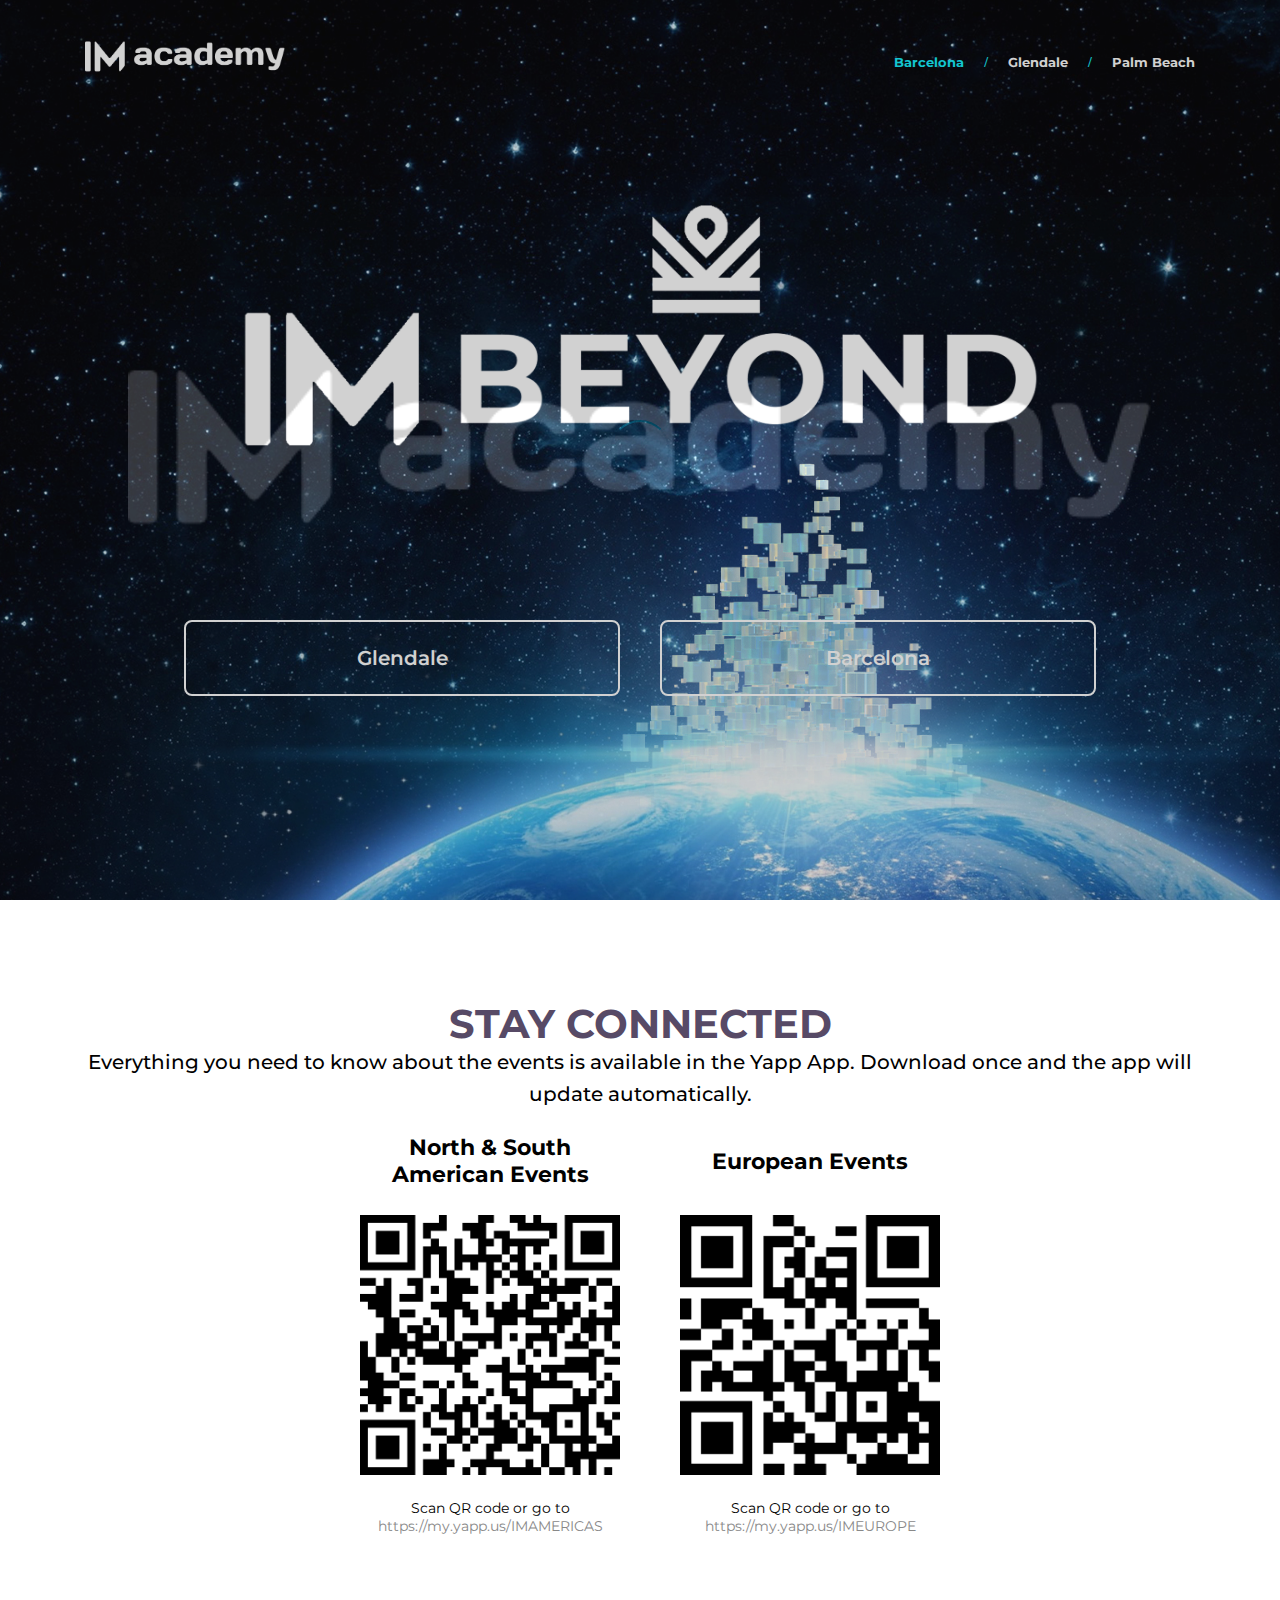
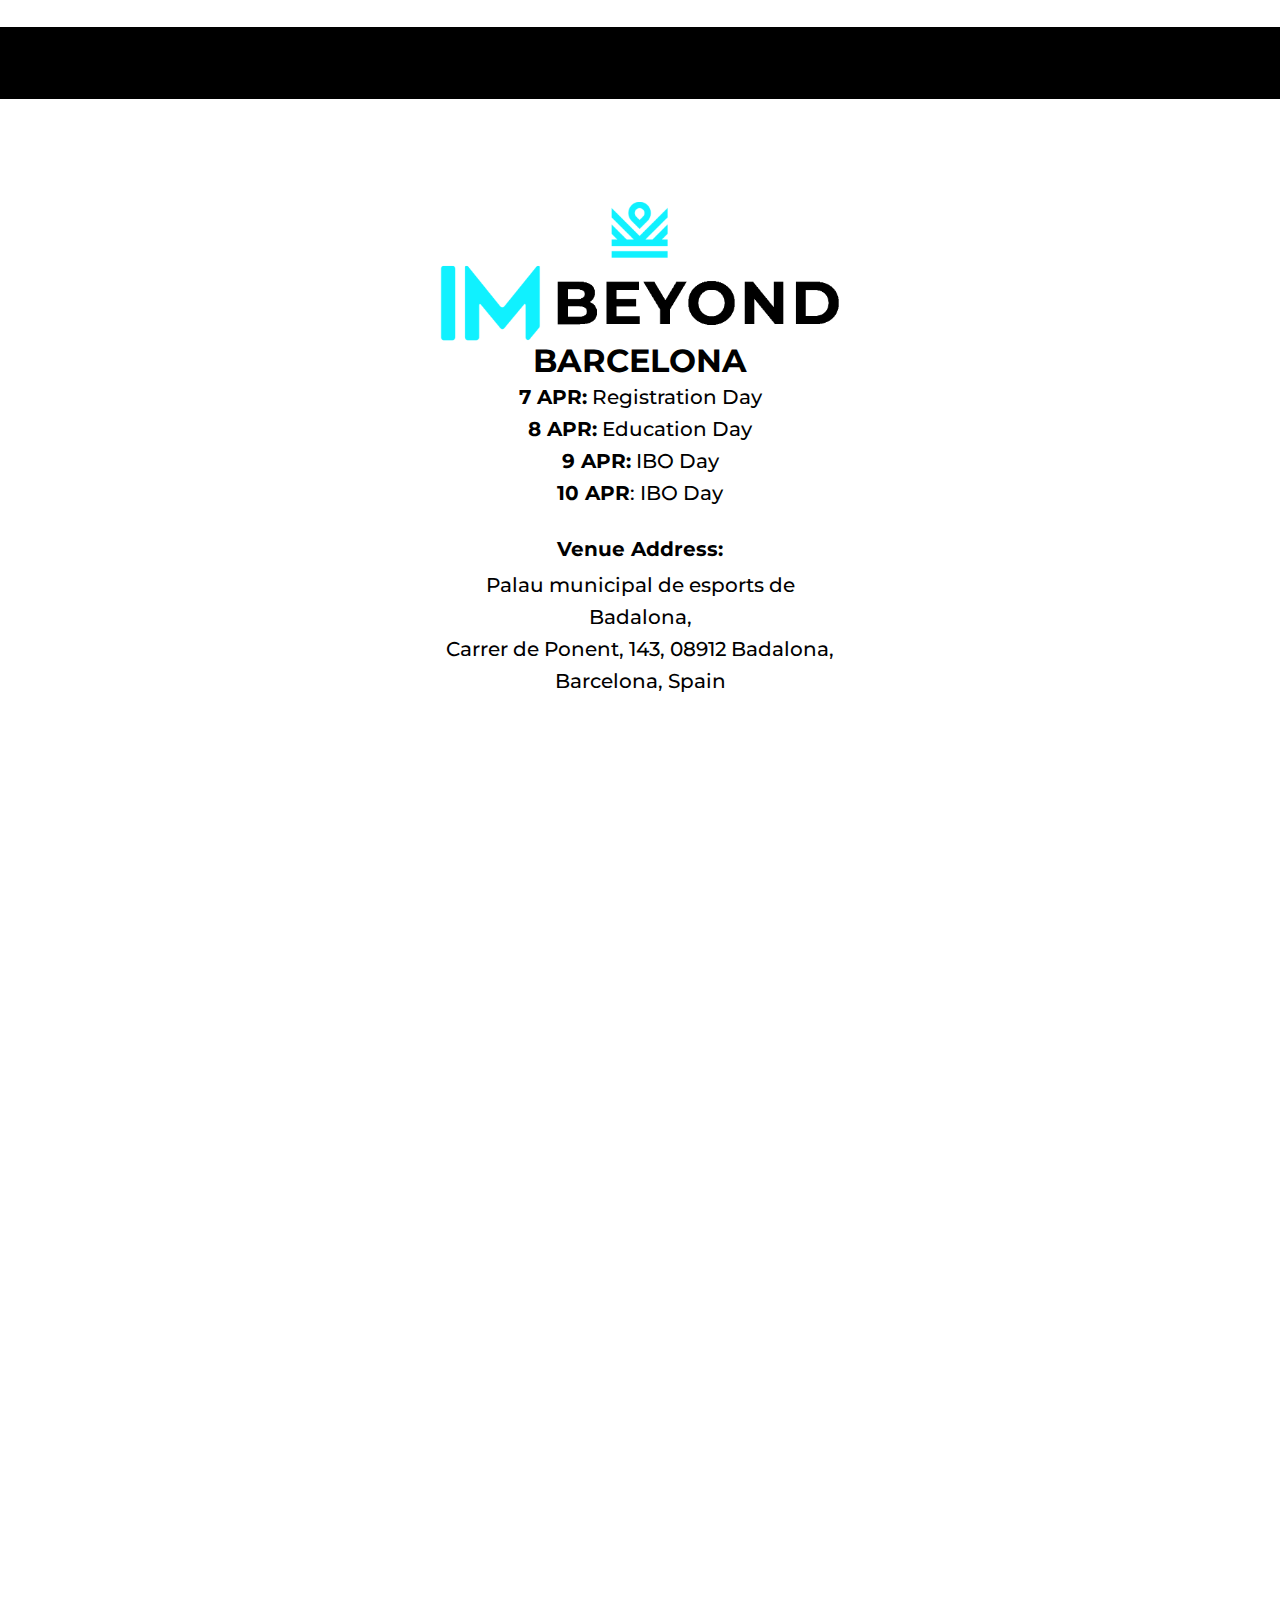
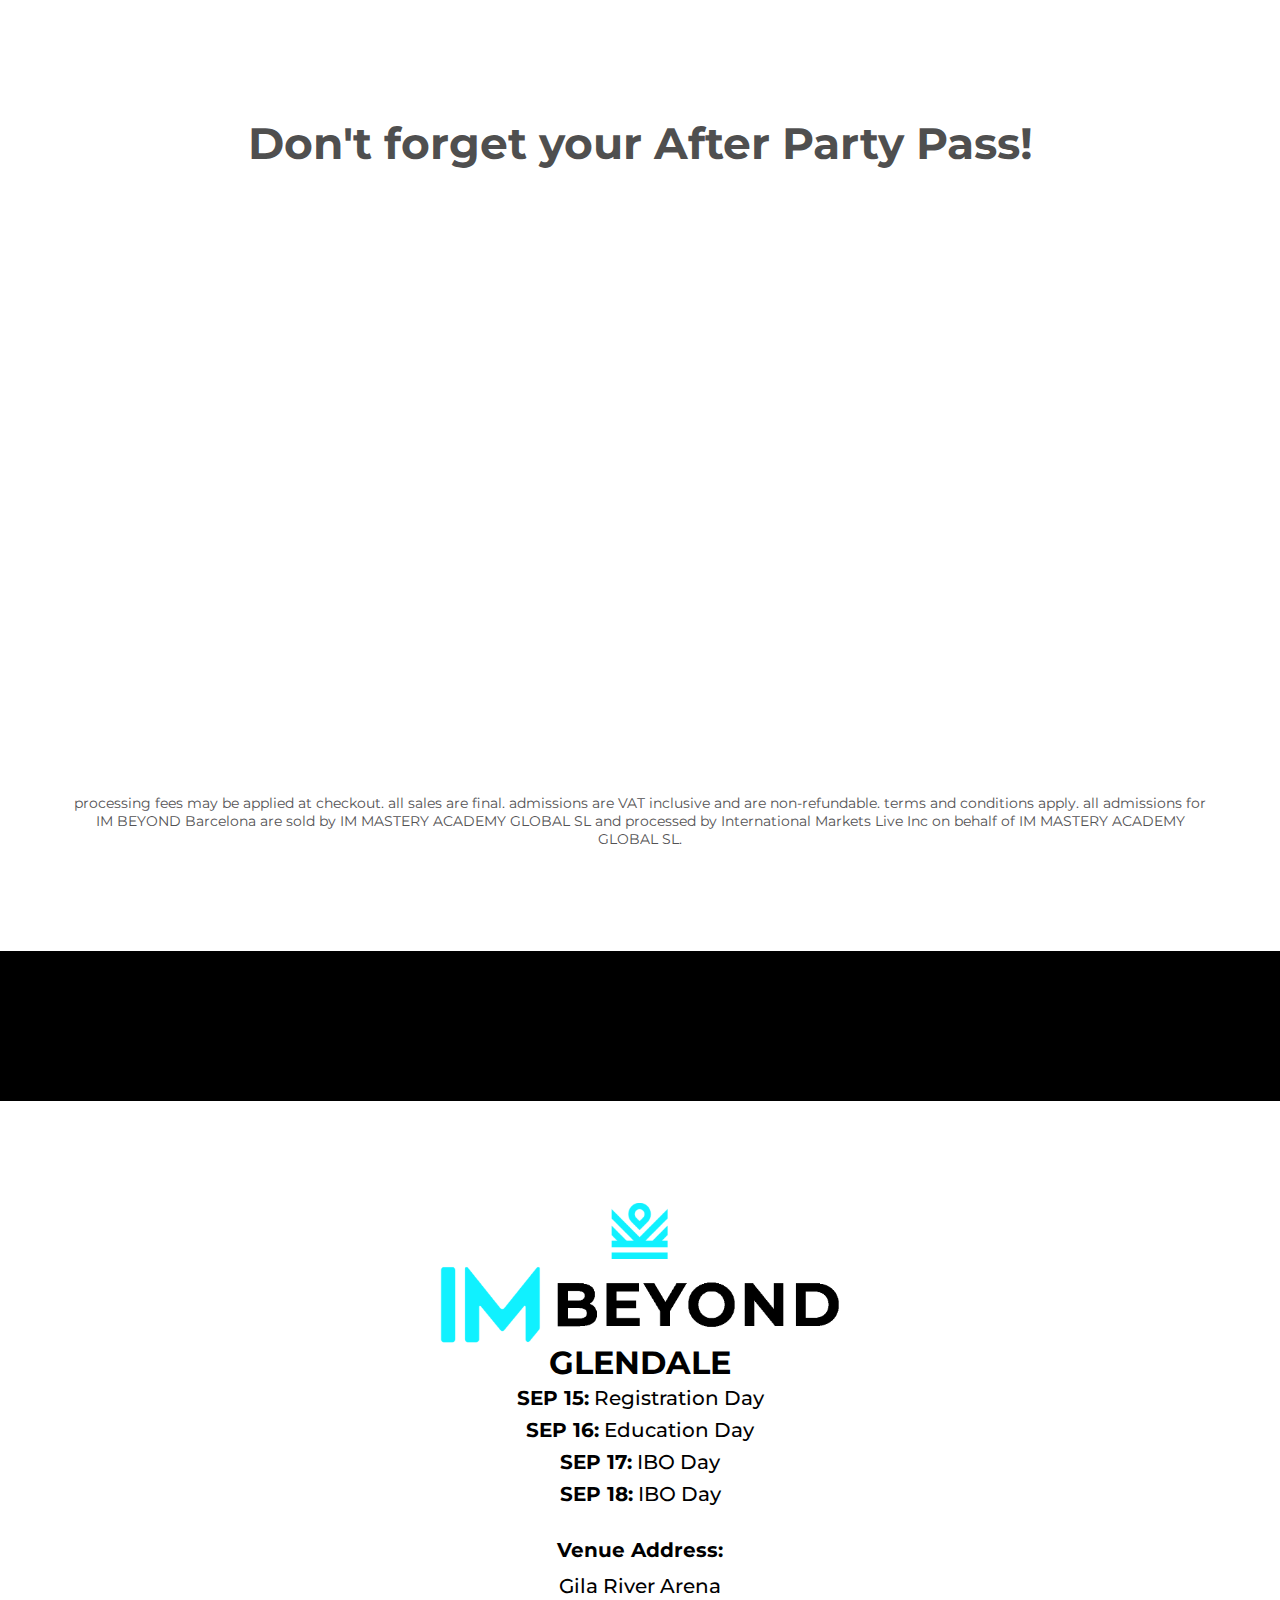
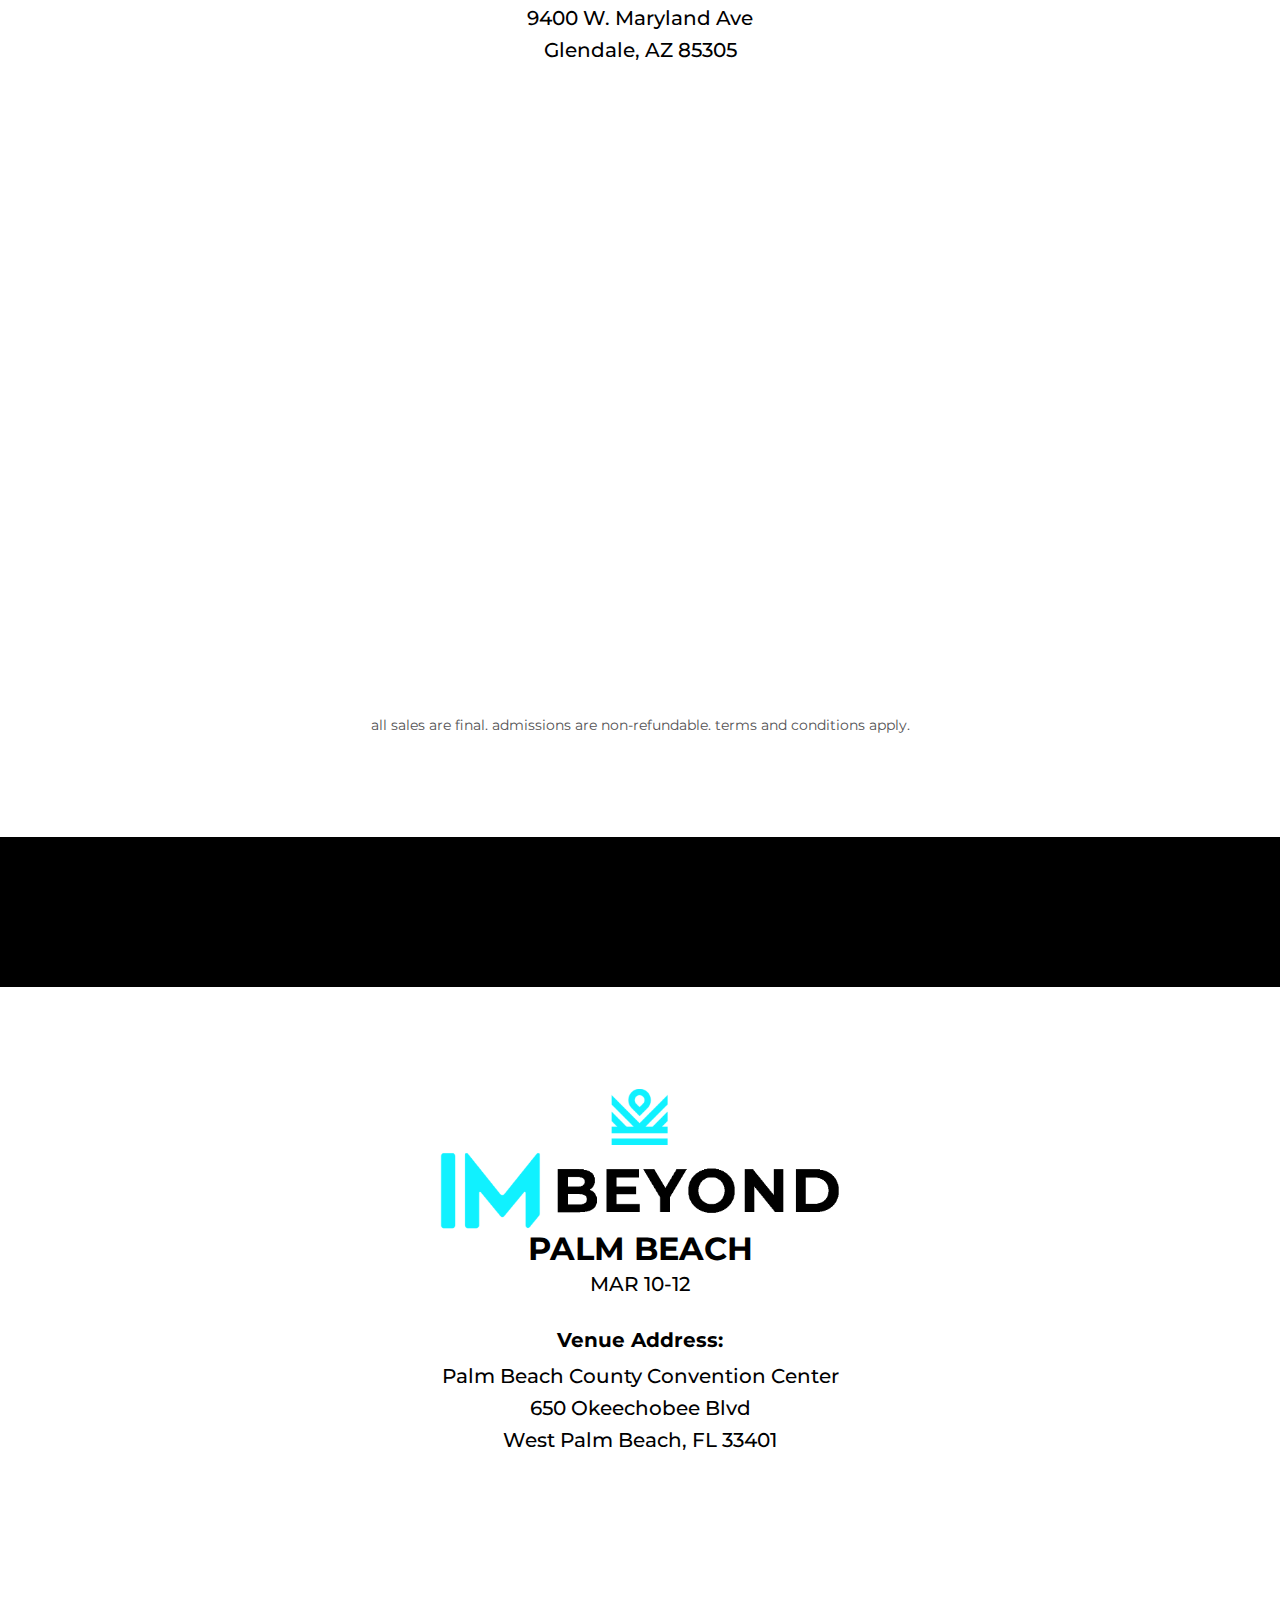
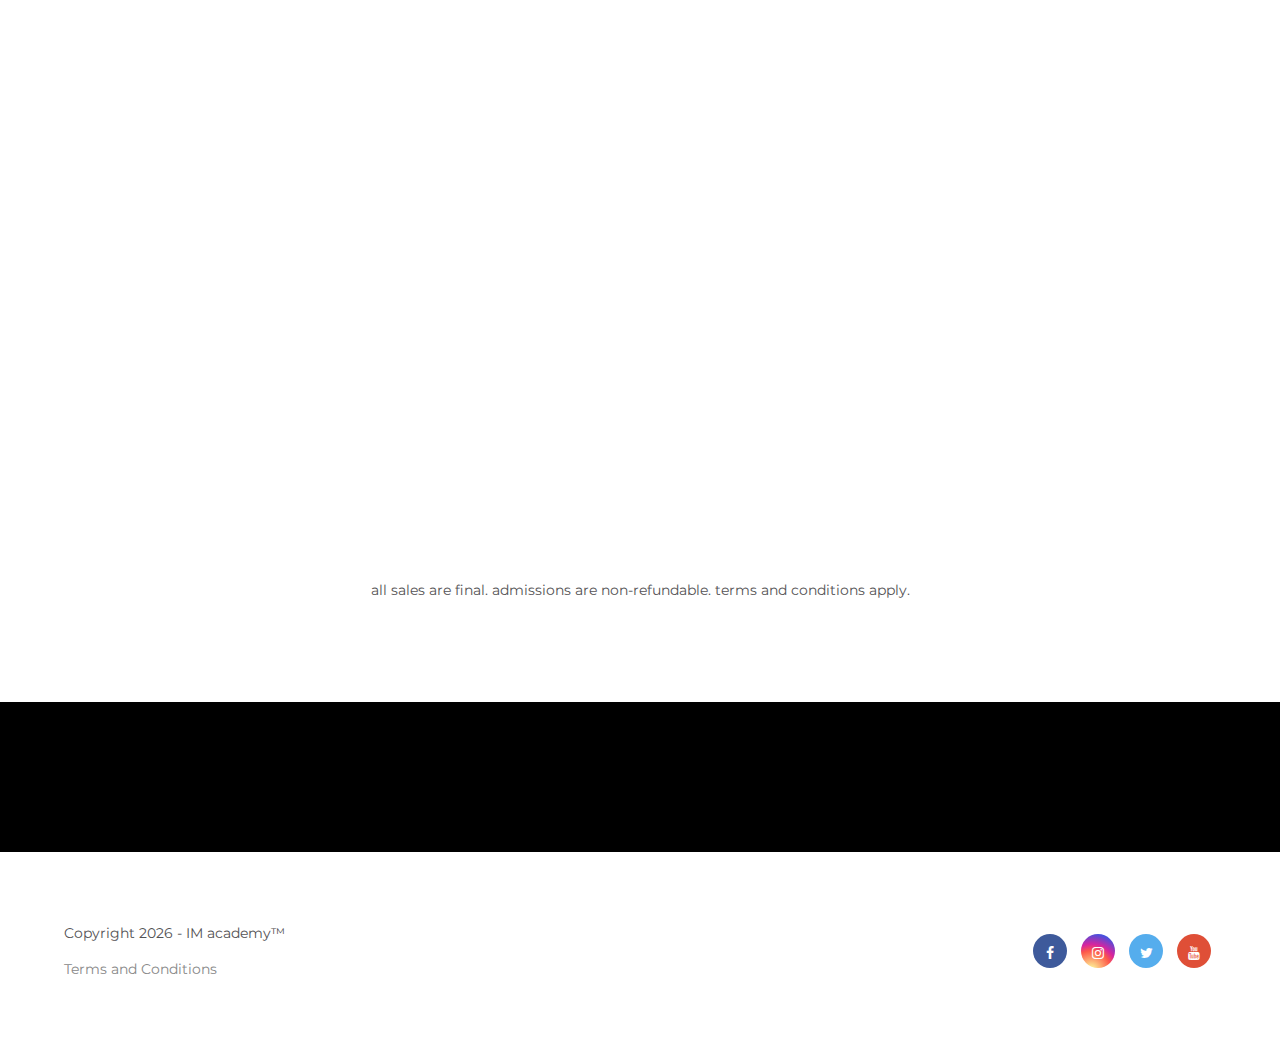
==== index.html @ 419175c3 "Sold out tickets barcelona" ====
<!DOCTYPE html>
<html lang="en">
<head>
    <meta charset="utf-8">
    <title>IM Academy :: Welcome</title>
    <meta name="viewport" content="width=device-width, initial-scale=1.0">
    <meta name="description" content="Invitex is event and conference website template">
    <meta name="author" content="">

    <!--[if lt IE 9]>
	<script src="js/html5shiv.js"></script>
	<![endif]-->

    <!-- CSS Files
    ================================================== -->
    <link rel="stylesheet" href="css/bootstrap.css" type="text/css">
    <link rel="stylesheet" href="css/animate.css" type="text/css">
    <link rel="stylesheet" href="css/owl.carousel.css" type="text/css">
    <link rel="stylesheet" href="css/magnific-popup.css" type="text/css">
    <link rel="stylesheet" href="css/jquery.countdown.css" type="text/css">
    <link rel="stylesheet" href="css/style.css" type="text/css">
	<link rel="stylesheet" href="css/color.css" type="text/css">
	<link rel="stylesheet" href="css/colors/orange.css" type="text/css">
    <link rel="stylesheet" href="css/colors/gradient-2.css" type="text/css">	
    <link rel="shortcut icon" href="/images/favicon.ico" type="image/x-icon">
    <link rel="icon" href="/images/favicon.ico" type="image/x-icon">
    <!-- background -->
    <link rel="stylesheet" href="css/bg.css" type="text/css">
    <style>
        * {
            font-family: Montserrat !important;
        }
    </style>
    <style>
        .dropdowns {
          display: flex;
          flex-direction: column;
          gap: 8px;
        }
        .dropdown {
          position: relative;
          display: inline-block;
        }
        
        .dropdown-content, .watch-now-dropdown-content {
          display: none;
          position: static;
          background-color: #ffffff;
          min-width: 160px;
          overflow: auto;
          box-shadow: 0px 8px 16px 0px rgba(0,0,0,0.2);
          z-index: 100000;
          width: 100%;
          border-radius: 15px;
          margin-top: 8px;
        }
        
        .dropdown-content a, .watch-now-dropdown-content a {
          color: black;
          padding: 12px 16px;
          text-decoration: none;
          border-top:1px solid #f1f1f1;
          display: block;
        }

        .dropdown-content a:first-child, .watch-now-dropdown-content a:first-child {
            border-top: 0;
        }
        
        .dropdown a:hover, .watchNowdropbtn a:hover {
            background-color: #ddd;
        }

        .dropbtn, .watchNowdropbtn {
            width: 100%;
            text-align:center;
        }

        .simple-border-btn {
            border: solid 1px rgba(255, 255, 255, 1);
            background-color: transparent;
            border-radius: 30px;
            color: #fff !important;
            font-family: 'Montserrat';
            font-weight: bold;
            font-size: 13px;
            text-decoration: none !important;
            text-align: center;
            -o-transition: 0.5s;
            -ms-transition: 0.5s;
            -moz-transition: 0.5s;
            -webkit-transition: 0.5s;
            transition: 0.5s;
            outline: none;
            height: 35px;
            display: flex;
            align-items: center;
            justify-content: center;
        }
        .simple-border-btn-sold-out {
            background-color: rgba(255, 255, 255, 0.3);
            border: solid 1px rgba(255, 255, 255, 0);
            color: rgba(255, 255, 255, 0.3) !important;
        }

        .show {display: block;}
    </style>
    <script>
        /* When the user clicks on the button, 
        toggle between hiding and showing the dropdown content */
        function myFunction() {
          document.getElementById("myDropdown").classList.toggle("show");
        }
        
        // Close the dropdown if the user clicks outside of it
        window.onclick = function(event) {
          if (!event.target.matches('.dropbtn')) {
            var dropdowns = document.getElementsByClassName("dropdown-content");
            var i;
            for (i = 0; i < dropdowns.length; i++) {
              var openDropdown = dropdowns[i];
              if (openDropdown.classList.contains('show')) {
                openDropdown.classList.remove('show');
              }
            }
          }

          if (!event.target.matches('.watchNowdropbtn')) {
            var dropdowns = document.getElementsByClassName("watch-now-dropdown-content");
            var i;
            for (i = 0; i < dropdowns.length; i++) {
              var openDropdown = dropdowns[i];
              if (openDropdown.classList.contains('show')) {
                openDropdown.classList.remove('show');
              }
            }
          }
        }

        /* When the user clicks on the button, 
        toggle between hiding and showing the dropdown content */
        function myWatchNowFunction() {
          document.getElementById("myWatchNowDropdown").classList.toggle("show");
        }
    </script>
</head>
<body id="homepage">
    <div id="wrapper">
        <!-- header begin -->
        <header>
            <div class="container">
                <!-- <div class="row">
                    <div class="col-md-12" id="topBanner" style="background: #247ee6; color: #fff">We are experiencing technical difficulties with order processing and are working to resolve the issue as quickly as possible. We apologize for the inconvenience.</div>
                </div> -->
                <div class="row">
                    <div class="col-md-12">
                        <!-- logo begin -->
                        <div id="logo">
                            <a href="index.html">
                                <!-- <img class="logo" src="images/logo-light.png" alt="">
                                <img class="logo-2" src="images/logo-dark.png" alt=""> -->
                                <img style="width:100%; height:100%;" class="logo" src="images/logo/IMacademy_LOGO_WHITE.png" alt="">
                                <img style="width:100%; height:100%;" class="logo-2" src="images/logo/IMacademy_LOGO_COLOR.png" alt="">
                            </a>
                        </div>
                        <!-- logo close -->

                        <!-- small button begin -->
                        <span id="menu-btn"></span>
                        <!-- small button close -->

                        <!-- mainmenu begin -->
                        <nav>
                            <ul id="mainmenu">
                                <li><a class="active" href="#barcelona">Barcelona</a></li>
                                <li><a href="#glendale">Glendale</a></li>
                                <li><a href="#palm-beach">Palm Beach</a></li>
                                <!-- <li><a href="#section-about">About</a></li> -->
                                <!-- <li><a href="#section-speakers">Speakers</a></li> -->
                                <!-- <li><a href="#section-schedules">Schedules</a></li> -->
                                <!-- <li><a href="#section-register">Register</a></li>								 -->
								<!-- <li><a href="#section-gallery">Gallery</a></li> -->
                                <!-- <li><a href="#section-sponsors">Sponsors</a></li> -->
                            </ul>
                        </nav>

                    </div>
                    <!-- mainmenu close -->

                </div>
            </div>
        </header>
        <!-- header close -->

        <!-- content begin -->
        <div id="content" class="no-bottom no-top">
            <div id="top"></div>

            <!-- section begin -->
            <section id="section-intro" class="full-height relative owl-slide-wrapper no-top no-bottom text-white" data-stellar-background-ratio=".2">
                <div class="banner">
                    <!-- <div class="owl-slider-nav">
                        <div class="next"></div>
                        <div class="prev"></div>
                    </div> -->

                    <!-- <div id="custom-owl-slider" class="owl-slide" data-scroll-speed="2">
                        <div class="item">
                            <img src="images/slider/5.jpg" alt="">
                        </div>
                        <div class="item">
                            <img src="images/slider/6.jpg" alt="">
                        </div>
                    </div> -->

                    <!-- <div id="video" class="video">
                        <video src="./videos/HeaderVideo.mp4" autoplay muted loop >
                    </div> -->

					<div class="center-y relative">
                        <div class="container">
                            <div class="row">
								<div class="col-md-12 text-center header-container">
									<!-- <div class="spacer-single sm-hide"></div> -->
                                    <img class="header-logo" src="images/logo/IMBeyond_white.png">
                                    <!-- <div class="subtitle s2 palm">MAR 10-12</div> -->
									<!-- <div class="spacer-single"></div> -->
                                    <!-- <div id="defaultCountdown"></div> -->
                                    <div 
                                    id="header-buttons"
                                    class="header-buttons">
                                        <a href="#glendale" class="header-button pulse-header-button">
                                            <span>Glendale</span>
                                        </a>
                                        <a href="#barcelona" class="header-button">
                                            <span>Barcelona</span>
                                        </a>
                                    </div>
                                </div>
                            </div>
                        </div>
					</div>
                </div>
            </section>
            <!-- section close -->

            <!-- section begin -->
            <!-- <section id="section-about">
                <div class="container">
                    <div class="row">
                        <div class="col-md-12 text-center">
                            <h2 class="wow fadeInUp">How Invitex can help your startup to grow</h2>
                            <div class="small-border wow fadeInUp" data-wow-delay=".2s"></div>
                        </div>
                        <div class="col-md-6 col-md-offset-3 text-center">
                            <p class="lead wow fadeInUp">Sed ut perspiciatis unde omnis iste natus error sit voluptatem accusantium doloremque laudantium, totam rem aperiam, eaque ipsa quae ab illo inventore veritatis et quasi architecto beatae vitae dicta. </p>
                            <div class="spacer-single"></div>
                        </div>
                        <div class="col-md-4 text-center wow fadeInLeft">
                            <div class="padding20 sm-mb30">
                                <i class="icon-profile-male mb20 size70 orange"></i>
                                <h3>Ask The Experts</h3>
                                <p>Large audiotorium with capacity of fifty thousand participants is also equipped with advanced facilities for your pleasure.</p>
                            </div>
                        </div>
                        <div class="col-md-4 text-center wow fadeInUp">
                            <div class="padding20 sm-mb30">
                                <i class="icon-presentation mb20 size70 pink"></i>
                                <h3>Latest Topics</h3>
                                <p>The location of the seminar is located in the city center so it is easily reached by private or public vehicles which available for 24 hours.</p>
                            </div>
                        </div>
                        <div class="col-md-4 text-center wow fadeInRight">
                            <div class="padding20 sm-mb30">
                                <i class="icon-desktop mb20 size70 purple"></i>
                                <h3>Workshops</h3>
                                <p>There are many hotels available around the event location for temporary residence as long as you follow this event, from motels to 5 stars.</p>
                            </div>
                        </div>
                    </div>
                </div>
            </section> -->
            <!-- section close -->

            <!-- section begin -->
            <!-- <section id="section-fun-facts" class="no-top no-bottom text-light" data-stellar-background-ratio=".2">
                <div class="overlay-gradient pt80 pb80">
                    <div class="container">
                        <div class="row">
                            <div class="col-md-3 col-xs-6 wow fadeIn">
                                <div class="de_count sm-mb30">
                                    <h3 class="timer" data-to="5000" data-speed="2500">0</h3>
                                    <span>Seats</span>
                                </div>
                            </div>
                            <div class="col-md-3 col-xs-6 wow fadeIn" data-wow-delay=".2s">
                                <div class="de_count sm-mb30">
                                    <h3 class="timer" data-to="72" data-speed="2500">0</h3>
                                    <span>Hours</span>
                                </div>
                            </div>
                            <div class="col-md-3 col-xs-6 wow fadeIn" data-wow-delay=".4s">
                                <div class="de_count sm-mb30">
                                    <h3 class="timer" data-to="12" data-speed="2500">0</h3>
                                    <span>Speakers</span>
                                </div>
                            </div>
                            <div class="col-md-3 col-xs-6 wow fadeIn" data-wow-delay=".6s">
                                <div class="de_count sm-mb30">
                                    <h3 class="timer" data-to="5" data-speed="2500">0</h3>
                                    <span>Doorprize</span>
                                </div>
                            </div>
                        </div>
                    </div>
                </div>
            </section> -->
            <!-- section close

            <!-- section begin -->
            <!-- <section id="section-speakers">
                <div class="container">
                    <div class="row">
                        <div class="col-md-12 text-center">
                            <h2 class="wow fadeInUp">Meet The Speakers</h2>
                            <div class="small-border wow fadeInUp" data-wow-delay=".2s"></div>
                        </div>
                        <div class="col-md-6 col-md-offset-3 text-center">
                            <p class="lead wow fadeInUp">Sed ut perspiciatis unde omnis iste natus error sit voluptatem accusantium doloremque laudantium, totam rem aperiam, eaque ipsa quae.</p>
                            <div class="spacer-single"></div>
                        </div>
                        <div class="clearfix"></div>
                        <div class="col-md-3 wow fadeIn">
                            <div class="profile_pic text-center sm-mb30">
                                <figure class="picframe s2 mb30">
                                    <a class="simple-ajax-popup" href="team-details-1.html">
                                        <span class="filter"></span>
                                    </a>
                                    <img src="images/team/1.jpg" class="img-responsive" alt="">
                                </figure>
                                <h3>Jack Williams</h3>
                                <span class="subtitle">Founder & CEO</span>
                            </div>
                        </div>
                        <div class="col-md-3 wow fadeIn" data-wow-delay=".2s">
                            <div class="profile_pic text-center sm-mb30">
                                <figure class="picframe s2 mb30">
                                    <a class="simple-ajax-popup" href="team-details-2.html">
                                        <span class="filter"></span>
                                    </a>
                                    <img src="images/team/2.jpg" class="img-responsive" alt="">
                                </figure>
                                <h3>Rose Shipp</h3>
                                <span class="subtitle">Founder & CEO</span>
                            </div>
                        </div>
                        <div class="col-md-3 wow fadeIn" data-wow-delay=".4s">
                            <div class="profile_pic text-center sm-mb30">
                                <figure class="picframe s2 mb30">
                                    <a class="simple-ajax-popup" href="team-details-3.html">
                                        <span class="filter"></span>
                                    </a>
                                    <img src="images/team/3.jpg" class="img-responsive" alt="">
                                </figure>
                                <h3>Sophie Lane</h3>
                                <span class="subtitle">Founder & CEO</span>
                            </div>
                        </div>
                        <div class="col-md-3 wow fadeIn" data-wow-delay=".6s">
                            <div class="profile_pic text-center sm-mb30">
                                <figure class="picframe s2 mb30">
                                    <a class="simple-ajax-popup" href="team-details-4.html">
                                        <span class="filter"></span>
                                    </a>
                                    <img src="images/team/4.jpg" class="img-responsive" alt="">
                                </figure>
                                <h3>Evan Stone</h3>
                                <span class="subtitle">Founder & CEO</span>
                            </div>
                        </div>
                    </div>
                </div>
            </section> -->
            <!-- section close -->

            <!-- section begin -->
            <!-- <section id="section-schedules" class="no-top no-bottom text-light" data-stellar-background-ratio=".2">
                <div class="overlay-gradient pt80 pb80">
                    <div class="container">
                        <div class="row">
                            <div class="col-md-12 text-center">
                                <h2 class="wow fadeInUp">Schedules</h2>
                                <div class="small-border wow fadeInUp" data-wow-delay=".2s"></div>
                            </div>
                            <div class="col-md-6 col-md-offset-3 text-center">
                                <p class="lead wow fadeInUp">Sed ut perspiciatis unde omnis iste natus error sit voluptatem accusantium doloremque laudantium, totam rem aperiam, eaque ipsa quae.</p>
                                <div class="spacer-single"></div>
                            </div>
                            <div class="col-md-12 wow fadeInUp">
                                <div class="de_tab tab_style_4 text-center">
                                    <ul class="de_nav">
                                        <li class="active" data-link="#section-services-tab">
                                            <h3>Day <span>01</span></h3>
                                            <h4>3 August, 2020</h4>
                                        </li>
                                        <li data-link="#section-services-tab">
                                            <h3>Day <span>02</span></h3>
                                            <h4>4 August, 2020</h4>
                                        </li>
                                        <li data-link="#section-services-tab">
                                            <h3>Day <span>03</span></h3>
                                            <h4>5 August, 2020</h4>
                                        </li>
                                        <li data-link="#section-services-tab">
                                            <h3>Day <span>04</span></h3>
                                            <h4>6 August, 2020</h4>
                                        </li>
                                        <li data-link="#section-services-tab">
                                            <h3>Day <span>05</span></h3>
                                            <h4>7 August, 2020</h4>
                                        </li>
                                    </ul>
                                    <div class="de_tab_content text-left">
                                        <div id="tab1" class="tab_single_content">
                                            <div class="row">
                                                <div class="col-md-12">
                                                    <div class="schedule-listing">
                                                        <div class="schedule-item">
                                                            <div class="sc-time">08:00 - 10:00 AM</div>
                                                            <div class="sc-pic">
                                                                <img src="images/team/small/1.jpg" class="img-circle" alt="">
                                                            </div>
                                                            <div class="sc-name">
                                                                <h4>Jack Williams</h4>
                                                                <span>Founder & CEO</span>
                                                            </div>
                                                            <div class="sc-info">
                                                                <h3>The WordPress Introduction</h3>
                                                            </div>
                                                            <div class="clearfix"></div>
                                                        </div>
                                                    </div>
                                                    <div class="schedule-listing">
                                                        <div class="schedule-item">
                                                            <div class="sc-time">12:00 - 14:00 PM</div>
                                                            <div class="sc-pic">
                                                                <img src="images/team/small/2.jpg" class="img-circle" alt="">
                                                            </div>
                                                            <div class="sc-name">
                                                                <h4>Rose Shipp</h4>
                                                                <span>Founder & CEO</span>
                                                            </div>
                                                            <div class="sc-info">
                                                                <h3>Getting Started With WordPress</h3>
                                                            </div>
                                                            <div class="clearfix"></div>
                                                        </div>
                                                    </div>
                                                    <div class="schedule-listing">
                                                        <div class="schedule-item">
                                                            <div class="sc-time">16:00 - 18:00 PM</div>
                                                            <div class="sc-pic">
                                                                <img src="images/team/small/3.jpg" class="img-circle" alt="">
                                                            </div>
                                                            <div class="sc-name">
                                                                <h4>Sophie Lane</h4>
                                                                <span>Founder & CEO</span>
                                                            </div>
                                                            <div class="sc-info">
                                                                <h3>Prepare Your Hosting &amp; Domain</h3>
                                                            </div>
                                                            <div class="clearfix"></div>
                                                        </div>
                                                    </div>
                                                    <div class="schedule-listing">
                                                        <div class="schedule-item">
                                                            <div class="sc-time">20:00 - 22:00 PM</div>
                                                            <div class="sc-pic">
                                                                <img src="images/team/small/4.jpg" class="img-circle" alt="">
                                                            </div>
                                                            <div class="sc-name">
                                                                <h4>Evan Stone</h4>
                                                                <span>Founder & CEO</span>
                                                            </div>
                                                            <div class="sc-info">
                                                                <h3>WordPress Theme Development Basic</h3>
                                                            </div>
                                                            <div class="clearfix"></div>
                                                        </div>
                                                    </div>
                                                </div>
                                            </div>
                                        </div>
                                        <div id="tab2" class="tab_single_content">
                                            <div class="row">
                                                <div class="col-md-12">
                                                    <div class="schedule-listing">
                                                        <div class="schedule-item">
                                                            <div class="sc-time">08:00 - 12:00 AM</div>
                                                            <div class="sc-pic">
                                                                <img src="images/team/small/4.jpg" class="img-circle" alt="">
                                                            </div>
                                                            <div class="sc-name">
                                                                <h4>Evan Stone</h4>
                                                                <span>Founder & CEO</span>
                                                            </div>
                                                            <div class="sc-info">
                                                                <h3>WordPress Theme Development Basic 2</h3>
                                                            </div>
                                                            <div class="clearfix"></div>
                                                        </div>
                                                    </div>
                                                    <div class="schedule-listing">
                                                        <div class="schedule-item">
                                                            <div class="sc-time">12:00 - 14:00 PM</div>
                                                            <div class="sc-pic">
                                                                <img src="images/team/small/3.jpg" class="img-circle" alt="">
                                                            </div>
                                                            <div class="sc-name">
                                                                <h4>Sophie Lane</h4>
                                                                <span>Founder & CEO</span>
                                                            </div>
                                                            <div class="sc-info">
                                                                <h3>Getting Started With Photoshop</h3>
                                                            </div>
                                                            <div class="clearfix"></div>
                                                        </div>
                                                    </div>
                                                    <div class="schedule-listing">
                                                        <div class="schedule-item">
                                                            <div class="sc-time">16:00 - 18:00 PM</div>
                                                            <div class="sc-pic">
                                                                <img src="images/team/small/2.jpg" class="img-circle" alt="">
                                                            </div>
                                                            <div class="sc-name">
                                                                <h4>Rose Shipp</h4>
                                                                <span>Founder & CEO</span>
                                                            </div>
                                                            <div class="sc-info">
                                                                <h3>Getting Started With HTML &amp; CSS</h3>
                                                            </div>
                                                            <div class="clearfix"></div>
                                                        </div>
                                                    </div>
                                                    <div class="schedule-listing">
                                                        <div class="schedule-item">
                                                            <div class="sc-time">20:00 - 22:00 PM</div>
                                                            <div class="sc-pic">
                                                                <img src="images/team/small/1.jpg" class="img-circle" alt="">
                                                            </div>
                                                            <div class="sc-name">
                                                                <h4>Jack Williams</h4>
                                                                <span>Founder & CEO</span>
                                                            </div>
                                                            <div class="sc-info">
                                                                <h3>Convert From PSD to HTML</h3>
                                                            </div>
                                                            <div class="clearfix"></div>
                                                        </div>
                                                    </div>
                                                </div>
                                            </div>
                                        </div>
                                        <div id="tab3" class="tab_single_content">
                                            <div class="row">
                                                <div class="col-md-12">
                                                    <div class="schedule-listing">
                                                        <div class="schedule-item">
                                                            <div class="sc-time">08:00 - 12:00 AM</div>
                                                            <div class="sc-pic">
                                                                <img src="images/team/small/2.jpg" class="img-circle" alt="">
                                                            </div>
                                                            <div class="sc-name">
                                                                <h4>Rose Shipp</h4>
                                                                <span>Founder & CEO</span>
                                                            </div>
                                                            <div class="sc-info">
                                                                <h3>Make Your HTML to WordPress</h3>
                                                            </div>
                                                            <div class="clearfix"></div>
                                                        </div>
                                                    </div>
                                                    <div class="schedule-listing">
                                                        <div class="schedule-item">
                                                            <div class="sc-time">12:00 - 14:00 PM</div>
                                                            <div class="sc-pic">
                                                                <img src="images/team/small/4.jpg" class="img-circle" alt="">
                                                            </div>
                                                            <div class="sc-name">
                                                                <h4>Evan Stone</h4>
                                                                <span>Founder & CEO</span>
                                                            </div>
                                                            <div class="sc-info">
                                                                <h3>Introduction Search Engine Optimisation</h3>
                                                            </div>
                                                            <div class="clearfix"></div>
                                                        </div>
                                                    </div>
                                                    <div class="schedule-listing">
                                                        <div class="schedule-item">
                                                            <div class="sc-time">16:00 - 18:00 PM</div>
                                                            <div class="sc-pic">
                                                                <img src="images/team/small/1.jpg" class="img-circle" alt="">
                                                            </div>
                                                            <div class="sc-name">
                                                                <h4>Jack Williams</h4>
                                                                <span>Founder & CEO</span>
                                                            </div>
                                                            <div class="sc-info">
                                                                <h3>Make SEO Friendly WP Theme</h3>
                                                            </div>
                                                            <div class="clearfix"></div>
                                                        </div>
                                                    </div>
                                                    <div class="schedule-listing">
                                                        <div class="schedule-item">
                                                            <div class="sc-time">20:00 - 22:00 AM</div>
                                                            <div class="sc-pic">
                                                                <img src="images/team/small/3.jpg" class="img-circle" alt="">
                                                            </div>
                                                            <div class="sc-name">
                                                                <h4>Sophie Lane</h4>
                                                                <span>Founder & CEO</span>
                                                            </div>
                                                            <div class="sc-info">
                                                                <h3>Advanced Theme Development</h3>
                                                            </div>
                                                            <div class="clearfix"></div>
                                                        </div>
                                                    </div>
                                                </div>
                                            </div>
                                        </div>
                                        <div id="tab4" class="tab_single_content">
                                            <div class="row">
                                                <div class="col-md-12">
                                                    <div class="schedule-listing">
                                                        <div class="schedule-item">
                                                            <div class="sc-time">08:00 - 12:00 AM</div>
                                                            <div class="sc-pic">
                                                                <img src="images/team/small/3.jpg" class="img-circle" alt="">
                                                            </div>
                                                            <div class="sc-name">
                                                                <h4>Sophie Lane</h4>
                                                                <span>Founder & CEO</span>
                                                            </div>
                                                            <div class="sc-info">
                                                                <h3>Advanced Theme Development 2</h3>
                                                            </div>
                                                            <div class="clearfix"></div>
                                                        </div>
                                                    </div>
                                                    <div class="schedule-listing">
                                                        <div class="schedule-item">
                                                            <div class="sc-time">12:00 - 14:00 PM</div>
                                                            <div class="sc-pic">
                                                                <img src="images/team/small/1.jpg" class="img-circle" alt="">
                                                            </div>
                                                            <div class="sc-name">
                                                                <h4>Jack Williams</h4>
                                                                <span>Founder & CEO</span>
                                                            </div>
                                                            <div class="sc-info">
                                                                <h3>Make Mobile Friendly Theme</h3>
                                                            </div>
                                                            <div class="clearfix"></div>
                                                        </div>
                                                    </div>
                                                    <div class="schedule-listing">
                                                        <div class="schedule-item">
                                                            <div class="sc-time">16:00 - 18:00 PM</div>
                                                            <div class="sc-pic">
                                                                <img src="images/team/small/4.jpg" class="img-circle" alt="">
                                                            </div>
                                                            <div class="sc-name">
                                                                <h4>Evan Stone</h4>
                                                                <span>Founder & CEO</span>
                                                            </div>
                                                            <div class="sc-info">
                                                                <h3>Quality Asurance Your WP Theme</h3>
                                                            </div>
                                                            <div class="clearfix"></div>
                                                        </div>
                                                    </div>
                                                    <div class="schedule-listing">
                                                        <div class="schedule-item">
                                                            <div class="sc-time">20:00 - 22:00 PM</div>
                                                            <div class="sc-pic">
                                                                <img src="images/team/small/2.jpg" class="img-circle" alt="">
                                                            </div>
                                                            <div class="sc-name">
                                                                <h4>Rose Shipp</h4>
                                                                <span>Founder & CEO</span>
                                                            </div>
                                                            <div class="sc-info">
                                                                <h3>Getting Started With WP Plugin</h3>
                                                            </div>
                                                            <div class="clearfix"></div>
                                                        </div>
                                                    </div>
                                                </div>
                                            </div>
                                        </div>
                                        <div id="tab5" class="tab_single_content">
                                            <div class="row">
                                                <div class="col-md-12">
                                                    <div class="schedule-listing">
                                                        <div class="schedule-item">
                                                            <div class="sc-time">08:00 - 12:00 AM</div>
                                                            <div class="sc-pic">
                                                                <img src="images/team/small/1.jpg" class="img-circle" alt="">
                                                            </div>
                                                            <div class="sc-name">
                                                                <h4>Jack Williams</h4>
                                                                <span>Founder & CEO</span>
                                                            </div>
                                                            <div class="sc-info">
                                                                <h3>WP Plugin Development</h3>
                                                            </div>
                                                            <div class="clearfix"></div>
                                                        </div>
                                                    </div>
                                                    <div class="schedule-listing">
                                                        <div class="schedule-item">
                                                            <div class="sc-time">08:00 - 12:00 AM</div>
                                                            <div class="sc-pic">
                                                                <img src="images/team/small/2.jpg" class="img-circle" alt="">
                                                            </div>
                                                            <div class="sc-name">
                                                                <h4>Rose Shipp</h4>
                                                                <span>Founder & CEO</span>
                                                            </div>
                                                            <div class="sc-info">
                                                                <h3>Customize Your WordPress Theme</h3>
                                                            </div>
                                                            <div class="clearfix"></div>
                                                        </div>
                                                    </div>
                                                    <div class="schedule-listing">
                                                        <div class="schedule-item">
                                                            <div class="sc-time">08:00 - 12:00 AM</div>
                                                            <div class="sc-pic">
                                                                <img src="images/team/small/3.jpg" class="img-circle" alt="">
                                                            </div>
                                                            <div class="sc-name">
                                                                <h4>Sophie Lane</h4>
                                                                <span>Founder & CEO</span>
                                                            </div>
                                                            <div class="sc-info">
                                                                <h3>Interview With WP Author</h3>
                                                            </div>
                                                            <div class="clearfix"></div>
                                                        </div>
                                                    </div>
                                                    <div class="schedule-listing">
                                                        <div class="schedule-item">
                                                            <div class="sc-time">08:00 - 12:00 AM</div>
                                                            <div class="sc-pic">
                                                                <img src="images/team/small/4.jpg" class="img-circle" alt="">
                                                            </div>
                                                            <div class="sc-name">
                                                                <h4>Evan Stone</h4>
                                                                <span>Founder & CEO</span>
                                                            </div>
                                                            <div class="sc-info">
                                                                <h3>Close Event Ceremony &amp; Doorprize</h3>
                                                            </div>
                                                            <div class="clearfix"></div>
                                                        </div>
                                                    </div>
                                                </div>
                                            </div>
                                        </div>
                                    </div>
                                </div>
                            </div>
                        </div>
                    </div>
                </div>
            </section> -->
            <!-- section close -->

            <!-- STAY CONNECTED SECTION BEGINS -->
            <section style="padding-bottom: 0px;">
                <div class="section-container">
                    <div class="subtitle s2 palm">
                        <h1>STAY CONNECTED</h1>
                        <p style="text-align: center;">Everything you need to know about the events is available in the Yapp App. Download once and the app will update automatically.</p>
                    </div>
                </div>
                <!-- BarcelonaYapp.QRCode  -->
                <div class="pricing-items">
                    <div class="pricing-item" style="overflow:visible; background: none !important;">
                        <div class="inner" style="background-color: transparent; background: none !important;">
                            <div class="top">
                                <div class="label-box" style="margin-bottom: 32px;">
                                    <h2 style="color:#000; font-weight: bold;">North & South American Events</h2>
                                </div>
                                <div class="price" style="margin-bottom: 24px;">
                                    <div style="width: 260px; height: 260px;">
                                        <img style="width:100%;height:100%;" src="./images/qrcodes/AmericasYappQRCode.png" />
                                    </div>
                                </div>
                                <div class="price">
                                    <p style="color:#000;">Scan QR code or go to <a href="https://my.yapp.us/IMAMERICAS" target="_blank">https://my.yapp.us/IMAMERICAS</a></p>
                                </div>
                            </div>
                        </div>
                    </div>
                    <div class="pricing-item" style="overflow:visible; background: none !important;">
                        <div class="inner" style="background-color: transparent; background: none !important;">
                            <div class="top">
                                <div class="label-box" style="margin-bottom: 32px;">
                                    <h2 style="color:#000; font-weight: bold;">European Events</h2>
                                </div>
                                <div class="price" style="margin-bottom: 24px;">
                                    <div style="width: 260px; height: 260px;">
                                        <img style="width:100%;height:100%;" src="./images/qrcodes/BarcelonaYappQRCode.png" />
                                    </div>
                                </div>
                                <div class="price">
                                    <p style="color:#000;">Scan QR code or go to <a href="https://my.yapp.us/IMEUROPE" target="_blank">https://my.yapp.us/IMEUROPE</a></p>
                                </div>
                            </div>
                        </div>
                    </div>
                </div>
            </section>
            <div style="width:100%; height: 72px; background-color:#000;"></div>
            <!-- STAY CONNECTED SECTION ENDS -->
            
            <!-- section begin -->
            <!-- <section id="section-tickets" class=section-tickets> -->
            <section id="barcelona">
                <div class="section-container">
                    <!-- <div class="text-center">
                        <h2 class="wow fadeInUp">pricing</h2>
                        <div class="small-border wow fadeInUp" data-wow-delay=".2s"></div>
                        <div class="spacer-half"></div>
                    </div> -->
                        <!-- <div id="defaultCountdown"></div> -->
                    <div class="logo-container">
                        <img class="section-logo" src="images/logo/IMbeyond_logo.png">
                        <div class="subtitle s2 palm">
                            <h2>BARCELONA</h2>
                            <p><b>7 APR:</b> Registration Day</p>
                            <p><b>8 APR:</b> Education Day</p>
                            <p><b>9 APR:</b> IBO Day</p>
                            <p><b>10 APR</b>: IBO Day</p>
                        </div>
                        <div class="subtitle s2 palm">
                            <p style="font-weight: bold; margin-top: 24px; margin-bottom: -8px;">Venue Address:</p>
                            <p class="venue-address">
                                Palau municipal de esports de Badalona, <br>
                                Carrer de Ponent, 143, 08912 Badalona, <br>
                                Barcelona, Spain
                        </div>
                    </div>
                    <div class="text-center">
                        <h2 style="color: #000" class="wow fadeInUp">Admissions</h2>
                        <p class="wow fadeInUp">Purchase any of the available admission types to experience IM BEYOND - BARCELONA!</p>
                    </div>
                    <div class="pricing-items">
                        <div class="wow fadeIn" data-wow-delay=".4s">
                            <div class="pricing-item" style="overflow:visible;" data-bgimage="url('./images/background/bg.png')">
                                <div class="inner">
                                    <div class="top">
                                        <div class="label-box">
                                            <h2>General Admission</h2>
                                            <!-- <h3>Early Bird Pricing</h3> -->
                                        </div>
                                        <div class="price">
                                            <p class="dollar-sign">€</p>
                                            <p class="dollar-value">199</p>
                                        </div>
                                        <!-- <div class="strikethrough-price-container">
                                            <div class="strikethrough-price">
                                                <p class="dollar-sign">€</p>
                                                <p class="dollar-value">199</p>
                                            </div>
                                        </div>
                                        <p>* Limited Availability</p> -->
                                    </div>
                                    <div>
                                        <!-- <h3 style="color: white; text-align: center; margin: 0px;">Sold Out</h3> -->
                                    </div>
                                    <!-- <div class="buy-manage-buttons">
                                        <p target="_blank" href="" class="simple-border-btn simple-border-btn-sold-out scroll-to">SOLD OUT</p>
                                        <a style="text-align: center; color: white;" target="_blank" href="https://tickets.imacademy.events/v2/events/506/manage_tickets" scroll-to">Manage Your Admissions</a>
                                    </div> -->
                                    <div class="buy-manage-buttons">
                                        <p target="_blank" href="" class="simple-border-btn simple-border-btn-sold-out scroll-to">SOLD OUT</p>
                                        <a style="text-align: center; color: white;" target="_blank" href="https://tickets.imacademy.events/v2/events/506/manage_tickets" scroll-to">Manage Your Admissions</a>
                                    </div>
                                </div>
                            </div>
                        </div>
                        <div class="wow fadeIn" data-wow-delay=".4s">
                            <div class="pricing-item" style="overflow:visible;" data-bgimage="url('./images/background/bg.png')">
                                <div class="inner">
                                    <div class="top">
                                        <div class="label-box">
                                            <h2>General Admission</h2>
                                            <span class="plus">+</span>
                                        </div>
                                        <div class="price">
                                            <p class="dollar-sign">€</p>
                                            <p class="dollar-value">268</p>
                                        </div>
                                        <!-- <div class="strikethrough-price-container">
                                            <div class="strikethrough-price">
                                                <p class="dollar-sign">€</p>
                                                <p class="dollar-value">199</p>
                                            </div>
                                        </div>
                                        <p>* Limited Availability</p> -->
                                    </div>
                                    <div>
                                        <p style="text-align: center; margin: 0px;"">General Admission</p>
                                        <p style="text-align: center; margin: 0px;""><span class="plus">+</span></p>
                                        <p style="text-align: center; margin: 0px;"">After Party Pass</p>
                                    </div>
                                    <div class="buy-manage-buttons">
                                        <p target="_blank" href="" class="simple-border-btn simple-border-btn-sold-out scroll-to">SOLD OUT</p>
                                        <a style="text-align: center; color: white;" target="_blank" href="https://tickets.imacademy.events/v2/events/506/manage_tickets" scroll-to">Manage Your Admissions</a>
                                    </div>
                                </div>
                            </div>
                        </div>
                        <div class="wow fadeIn" data-wow-delay=".4s">
                            <div class="pricing-item">
                                <div class="inner">
                                    <div class="top">
                                        <div class="label-box">
                                            <h2>VIP</h2>
                                            <!-- <h3>Early Bird Pricing</h3> -->
                                        </div>
                                        <div class="price">
                                            <p class="dollar-sign">€</p>
                                            <p class="dollar-value text-striked">319</p>
                                        </div>
                                    </div>
                                    <div>
                                        <p style="margin-bottom: 8px;">VIP Registration Area</p>
                                        <p style="margin-bottom: 8px;">Early Entry Into Venue</p>
                                        <p style="margin-bottom: 8px;">Exclusive VIP Door Entry</p>
                                        <p style="margin-bottom: 8px;">Exclusive VIP Seating Area</p>
                                    </div>
                                    <div class="buy-manage-buttons">
                                        <p target="_blank" href="" class="simple-border-btn simple-border-btn-sold-out scroll-to">SOLD OUT</p>
                                        <a style="text-align: center; color: white;" target="_blank" href="https://tickets.imacademy.events/v2/events/506/manage_tickets" scroll-to">Manage Your Admissions</a>
                                    </div>
                                </div>
                            </div>
                        </div>
                        <div class="wow fadeIn" data-wow-delay=".4s">
                            <div class="pricing-item">
                                <div class="inner">
                                    <div class="top">
                                        <div>
                                            <div class="label-box">
                                                <h2>VIP</h2>
                                                <span class="plus">+</span>
                                            </div>
                                            <!-- <h3>Early Bird Pricing</h3> -->
                                        </div>
                                        <div class="price">
                                            <p class="dollar-sign">€</p>
                                            <p class="dollar-value text-striked">399</p>
                                        </div>
                                    </div>
                                    <div>
                                        <p style="text-align: center; margin: 0px;"">VIP Benefits</p>
                                        <p style="text-align: center; margin: 0px;""><span class="plus">+</span></p>
                                        <p style="text-align: center; margin: 0px;"">After Party Pass</p>
                                        <p style="text-align: center; margin: 0px;"">Exclusive Event Gift Bag</p>
                                    </div>
                                    <div class="buy-manage-buttons">
                                        <p target="_blank" href="" class="simple-border-btn simple-border-btn-sold-out scroll-to">SOLD OUT</p>
                                        <!-- <a target="_blank" href="https://tickets.imacademy.events/v2/events/506/register_now" class="simple-border-btn scroll-to">BUY NOW</a> -->
                                        <a style="text-align: center; color: white;" target="_blank" href="https://tickets.imacademy.events/v2/events/506/manage_tickets" scroll-to">Manage Your Admissions</a>
                                    </div>
                                </div>
                            </div>
                        </div>
                        <div class="wow fadeIn" data-wow-delay=".4s">
                            <div class="pricing-item">
                                <div class="inner">
                                    <div class="top">
                                        <div>
                                            <div class="label-box">
                                                <h2>Livestreaming</h2>
                                                <span class="plus">+</span>
                                            </div>
                                            <!-- <h3>Early Bird Pricing</h3> -->
                                        </div>
                                        <div class="price">
                                            <p class="dollar-sign">€</p>
                                            <p class="dollar-value">149</p>
                                        </div>
                                    </div>
                                    <div>
                                        <p style="margin-bottom: 8px;">Don't miss IM Beyond Barcelona. Buy your livestream access ticket today!</p>
                                    </div>
                                    <div class="buy-manage-buttons">
                                        <a id="buy-livestream-barcelona" target="_blank" class="simple-border-btn scroll-to">BUY NOW</a>
                                        <div id="livestream-options-barcelona" class="livestream-options">
                                            <a href="https://tickets.imacademy.events/v2/events/574/register_now" target="_blank" class="livestream-option">English</a>
                                            <a href="https://tickets.imacademy.events/v2/events/580/register_now" target="_blank" class="livestream-option">Español</a>
                                            <a href="https://tickets.imacademy.events/v2/events/575/register_now" target="_blank" class="livestream-option">Français</a>
                                            <a href="https://tickets.imacademy.events/v2/events/576/register_now" target="_blank" class="livestream-option">Deutsch</a>
                                            <a href="https://tickets.imacademy.events/v2/events/577/register_now" target="_blank" class="livestream-option">Italiano</a>
                                            <a href="https://tickets.imacademy.events/v2/events/578/register_now" target="_blank" class="livestream-option">Polski</a>
                                            <a href="https://tickets.imacademy.events/v2/events/579/register_now" target="_blank" class="livestream-option">Português</a>
                                        </div>
                                    </div>
                                </div>
                            </div>
                        </div>
                        <!-- <div class="wow fadeIn" data-wow-delay=".4s">
                            <div class="pricing-item" data-bgimage="url('./images/livestreaming_background.jpg')">
                                <div class="inner">
                                    <div class="top">
                                        <div>
                                            <h2>Livestreaming</h2>
                                        </div>
                                        <div class="price">
                                            <p class="dollar-sign">$</p>
                                            <p class="dollar-value">99</p>
                                        </div>
                                    </div>
                                    <div>
                                        <p>Unable to attend IM UNITED in person? Don't miss out and sign up for the livestreaming starting Nov 5, 2021</p>
                                        <p class=small-heading>Nov 5, 2021</p>
                                        <p>9am - 12:30pm</p>
                                        <p>2pm - 6pm</p>
                                        <p class=small-heading>Nov 6, 2021</p>
                                        <p>9am - 12:30pm</p>
                                        <p>2pm - 6pm</p>
                                    </div>
                                    <div class="dropdown">
                                        <button onmouseup="myFunction()" class="simple-border-btn dropbtn">Buy</button>
                                        <div id="myDropdown" class="dropdown-content">
                                            <a href="https://tickets.imacademy.events/v2/events/490/register_now">English</a>
                                            <a href="https://tickets.imacademy.events/v2/events/491/register_now">Spanish</a>
                                            <a href="https://tickets.imacademy.events/v2/events/492/register_now">German</a>
                                            <a href="https://tickets.imacademy.events/v2/events/493/register_now">French</a>
                                            <a href="https://tickets.imacademy.events/v2/events/494/register_now">Portuguese</a>
                                            <a href="https://tickets.imacademy.events/v2/events/495/register_now">Italian</a>
                                            <a href="https://tickets.imacademy.events/v2/events/496/register_now">Polish</a>
                                        </div>
                                      </div>
                                    <select class="btn-border" name="languages" id="languages" style="width: 100%; outline: none; -webkit-appearance:none; text-indent: 5px;">
                                        <option value="">BUY</option>
                                        <option  value="https://tickets.imacademy.events/v2/events/490/register_now"><a target="_blank" href="">English</a></option>
                                        <option  value="https://tickets.imacademy.events/v2/events/491/register_now"><a target="_blank" href="">Spanish</a></option>
                                        <option  value="https://tickets.imacademy.events/v2/events/492/register_now"><a target="_blank" href="">German</a></option>
                                        <option  value="https://tickets.imacademy.events/v2/events/493/register_now"><a target="_blank" href="">French</a></option>
                                        <option  value="https://tickets.imacademy.events/v2/events/494/register_now"><a target="_blank" href="">Portuguese</a></option>
                                        <option  value="https://tickets.imacademy.events/v2/events/495/register_now"><a target="_blank" href="">Italian</a></option>
                                        <option  value="https://tickets.imacademy.events/v2/events/496/register_now"><a target="_blank" href="">Polish</a></option>
                                    </select>
                                </div>
                            </div>
                        </div> -->
                    </div>
                    <span class="after-party-message">Don't forget your After Party Pass!</span>
                        <div class="wow fadeIn" data-wow-delay=".4s">
                            <div class="pricing-item">
                                <div class="inner">
                                    <div class="top">
                                        <div class="label-box">
                                            <h2>After Party Pass</h2>
                                        </div>
                                        <div class="price">
                                            <p class="dollar-sign">€</p>
                                            <p class="dollar-value">99</p>
                                        </div>
                                        <span style="margin-top:12px;">LIMITED AVAILABILITY</span>
                                    </div>
                                    <div>
                                        <p style="margin-bottom: 8px;">Available for General Admission & VIP Admission holders</p>
                                        <p style="margin-bottom: 8px;">GA+ and VIP+ Admission holders are already on the list</p>
                                    </div>
                                    <div class="buy-manage-buttons">
                                        <a target="_blank" href="https://tickets.imacademy.events/v2/events/506/manage_tickets" class="simple-border-btn scroll-to">BUY NOW</a>
                                    </div>
                                    <div>
                                        <p style="margin-bottom: 8px; text-align:center;">Login and choose Add Add-On from the ticket action dropdown in the top right hand corner of your ticket record. From here, you can purchase the After Party Pass!</p>
                                        <!-- <p style="text-align: center; margin-top: 18px;">In the top right hand corner of your ticket record. From here, you can purchase the After Party Pass!</p> -->
                                    </div>
                                    
                                </div>
                            </div>
                        </div>
                    <p style="text-align: center;">processing fees may be applied at checkout. all sales are final. admissions are VAT inclusive and are non-refundable. terms and conditions apply. all admissions for IM BEYOND Barcelona are sold by IM MASTERY ACADEMY GLOBAL SL and processed by International Markets Live Inc on behalf of IM MASTERY ACADEMY GLOBAL SL.</p>
                </div>
            </section>
            <div class="section-divider"></div>
            <section id="glendale">
                <div class="section-container">
                    <!-- <div class="text-center">
                        <h2 class="wow fadeInUp">pricing</h2>
                        <div class="small-border wow fadeInUp" data-wow-delay=".2s"></div>
                        <div class="spacer-half"></div>
                    </div> -->
                        <!-- <div id="defaultCountdown"></div> -->
                    <div class="logo-container">
                        <img class="section-logo" src="images/logo/IMbeyond_logo.png">
                        <div class="subtitle s2 palm">
                            <h2>GLENDALE</h2>
                            <p><b>SEP 15:</b> Registration Day</p>
                            <p><b>SEP 16:</b> Education Day</p>
                            <p><b>SEP 17:</b> IBO Day</p>
                            <p><b>SEP 18:</b> IBO Day</p>
                        </div>
                        <div class="subtitle s2 palm">
                            <p style="font-weight: bold; margin-top: 24px; margin-bottom: -8px;">Venue Address:</p>
                            <p class="venue-address">
                                Gila River Arena <br>
                                9400 W. Maryland Ave <br>
                                Glendale, AZ 85305
                            </p>
                        </div>
                    </div>
                    <div class="text-center">
                        <h2 style="color: #000" class="wow fadeInUp">Admissions</h2>
                        <p class="wow fadeInUp">Purchase any of the available admission types to experience IM BEYOND - GLENDALE!</p>
                    </div>
                    <div class="pricing-items">
                        <div class="wow fadeIn" data-wow-delay=".4s">
                            <div class="pricing-item">
                                <div class="inner">
                                    <div class="top">
                                        <div class="label-box">
                                            <h2>General Admission</h2>
                                        </div>
                                        <span class="early-bird-label">Early Bird Pricing</span>
                                        <div class="price">
                                            <p class="dollar-sign">$</p>
                                            <p class="dollar-value">179</p>
                                        </div>
                                    </div>
                                    <div>
                                    </div>
                                    <div class="buy-manage-buttons">
                                        <a target="_blank" href="https://tickets.imacademy.events/v2/events/520/register_now" class="simple-border-btn scroll-to">BUY NOW</a>
                                        <a style="text-align: center; color: white;" target="_blank" href="https://tickets.imacademy.events/v2/events/520/manage_tickets" scroll-to">Manage Your Admissions</a>
                                    </div>
                                </div>
                            </div>
                        </div>
                        <div class="wow fadeIn" data-wow-delay=".4s">
                            <div class="pricing-item">
                                <div class="inner">
                                    <div class="top">
                                        <div class="label-box">
                                            <h2>VIP</h2>
                                        </div>
                                        <span class="early-bird-label">Early Bird Pricing</span>
                                        <div class="price">
                                            <p class="dollar-sign">$</p>
                                            <p class="dollar-value">349</p>
                                        </div>
                                    </div>
                                    <div>
                                        <p style="margin-bottom: 8px;">Early Entry Into Venue</p>
                                        <p style="margin-bottom: 8px;">Exclusive VIP Seating Area</p>
                                    </div>
                                    <div class="buy-manage-buttons">
                                        <a target="_blank" href="https://tickets.imacademy.events/v2/events/520/register_now" class="simple-border-btn scroll-to">BUY NOW</a>
                                        <a style="text-align: center; color: white;" target="_blank" href="https://tickets.imacademy.events/v2/events/520/manage_tickets" scroll-to">Manage Your Admissions</a>
                                    </div>
                                </div>
                            </div>
                        </div>
                        <div class="wow fadeIn" data-wow-delay=".4s">
                            <div class="pricing-item">
                                <div class="inner">
                                    <div class="top">
                                        <div class="label-box">
                                            <h2>VIP</h2>
                                            <span class="plus">+</span>
                                        </div>
                                        <div class="price">
                                            <p class="dollar-sign">$</p>
                                            <p class="dollar-value">459</p>
                                        </div>
                                    </div>
                                    <div>
                                        <p style="text-align: center; margin: 0px;">VIP Benefits</p>
                                        <p style="text-align: center; margin: 0px;"><span class="plus">+</span></p>
                                        <p style="text-align: center; margin: 0px;">After Party Pass</p>
                                        <p style="text-align: center; margin: 0px;"><span class="plus">+</span></p>
                                        <p style="text-align: center; margin: 0px;">Meet & Greet</p>
                                    </div>
                                    <div class="buy-manage-buttons">
                                        <a target="_blank" href="https://tickets.imacademy.events/v2/events/520/register_now" class="simple-border-btn scroll-to">BUY NOW</a>
                                        <a style="text-align: center; color: white;" target="_blank" href="https://tickets.imacademy.events/v2/events/520/manage_tickets" scroll-to">Manage Your Admissions</a>
                                    </div>
                                </div>
                            </div>
                        </div>
                    </div>
                    <p style="text-align: center;">all sales are final. admissions are non-refundable. terms and conditions apply.</p>
                </div>
            </section>
            <div class="section-divider"></div>
            <section id="palm-beach">
                <div class="section-container">
                    <!-- <div class="text-center">
                        <h2 class="wow fadeInUp">pricing</h2>
                        <div class="small-border wow fadeInUp" data-wow-delay=".2s"></div>
                        <div class="spacer-half"></div>
                    </div> -->
                        <!-- <div id="defaultCountdown"></div> -->
                    <div class="logo-container">
                        <img class="section-logo" src="images/logo/IMbeyond_logo.png">
                        <div class="subtitle s2 palm">
                            <h2>PALM BEACH</h2>
                            <p>MAR 10-12</p>
                        </div>
                        <div class="subtitle s2 palm">
                            <p style="font-weight: bold; margin-top: 24px; margin-bottom: -8px;">Venue Address:</p>
                            <p class="venue-address">
                                Palm Beach County Convention Center <br>
                                650 Okeechobee Blvd <br>
                                West Palm Beach, FL 33401
                            </p>
                        </div>
                    </div>
                    <div class="pricing-items">
                        <div class="wow fadeIn" data-wow-delay=".4s">
                            <div class="pricing-item">
                                <div class="inner">
                                    <div class="top">
                                        <div class="label-box">
                                            <h2>General Admission</h2>
                                            <!-- <h3>Early Bird Pricing</h3> -->
                                        </div>
                                    </div>
                                    <div>
                                    </div>
                                    <div class="buy-manage-buttons">
                                        <p target="_blank" href="" class="simple-border-btn simple-border-btn-sold-out scroll-to">SOLD OUT</p>
                                        <a style="text-align: center; color: white;" target="_blank" href="https://tickets.imacademy.events/v2/events/499/manage_tickets" scroll-to">Manage Your Admissions</a>
                                    </div>
                                </div>
                            </div>
                        </div>
                        <div class="wow fadeIn" data-wow-delay=".4s">
                            <div class="pricing-item">
                                <div class="inner">
                                    <div class="top">
                                        <div class="label-box">
                                            <h2>VIP</h2>
                                            <!-- <h3>Early Bird Pricing</h3> -->
                                        </div>
                                    </div>
                                    <div>
                                        <p style="margin-bottom: 8px;">Early Entry Into Venue</p>
                                        <p style="margin-bottom: 8px;">Exclusive VIP Seating Area</p>
                                    </div>
                                    <div class="buy-manage-buttons">
                                        <p target="_blank" href="" class="simple-border-btn simple-border-btn-sold-out scroll-to">SOLD OUT</p>
                                        <a style="text-align: center; color: white;" target="_blank" href="https://tickets.imacademy.events/v2/events/499/manage_tickets" scroll-to">Manage Your Admissions</a>
                                    </div>
                                </div>
                            </div>
                        </div>
                        <div class="wow fadeIn" data-wow-delay=".4s">
                            <div class="pricing-item">
                                <div class="inner">
                                    <div class="top">
                                        <div class="label-box">
                                            <h2>VIP</h2>
                                            <span class="plus">+</span>
                                        </div>
                                    </div>
                                    <div>
                                        <p style="text-align: center; margin: 0px;"">VIP Benefits</p>
                                        <p style="text-align: center; margin: 0px;""><span class="plus">+</span></p>
                                        <p style="text-align: center; margin: 0px;"">After Party Pass</p>
                                    </div>
                                    <div class="buy-manage-buttons">
                                        <!-- <a target="_blank" href="https://tickets.imacademy.events/v2/events/499/register_now" class="simple-border-btn scroll-to">BUY NOW</a> -->
                                        <p target="_blank" href="" class="simple-border-btn simple-border-btn-sold-out scroll-to">SOLD OUT</p>
                                        <a style="text-align: center; color: white;" target="_blank" href="https://tickets.imacademy.events/v2/events/499/manage_tickets" scroll-to">Manage Your Admissions</a>
                                    </div>
                                </div>
                            </div>
                        </div>
                        <div class="wow fadeIn" data-wow-delay=".4s">
                            <div class="pricing-item">
                                <div class="inner">
                                    <div class="top">
                                        <div class="label-box">
                                            <h2>Livestreaming</h2>
                                            <!-- <h3>Early Bird Pricing</h3> -->
                                        </div>
                                    </div>
                                    <div>
                                        <p style="margin-bottom: 8px;">Unable to attend IM BEYOND in person? Don't miss out and sign up for the livestreaming starting March 10, 2022</p>
                                    </div>
                                    <div class="buy-manage-buttons">
                                        <p target="_blank" href="" class="simple-border-btn simple-border-btn-sold-out scroll-to">SOLD OUT</p>
                                        <div id="livestream-options-palmbeach" class="livestream-options">
                                            <a href="https://tickets.imacademy.events/v2/events/540/register_now" target="_blank" class="livestream-option">English</a>
                                            <a href="https://tickets.imacademy.events/v2/events/542/register_now" target="_blank" class="livestream-option">Español</a>
                                            <a href="https://tickets.imacademy.events/v2/events/541/register_now" target="_blank" class="livestream-option">한국어</a>
                                        </div>
                                    </div>
                                </div>
                            </div>
                        </div>
                        <!-- <div class="wow fadeIn" data-wow-delay=".4s">
                            <div class="pricing-item" data-bgimage="url('./images/livestreaming_background.jpg')">
                                <div class="inner">
                                    <div class="top">
                                        <div>
                                            <h2>Livestreaming</h2>
                                        </div>
                                        <div class="price">
                                            <p class="dollar-sign">$</p>
                                            <p class="dollar-value">99</p>
                                        </div>
                                    </div>
                                    <div>
                                        <p>Unable to attend IM UNITED in person? Don't miss out and sign up for the livestreaming starting Nov 5, 2021</p>
                                        <p class=small-heading>Nov 5, 2021</p>
                                        <p>9am - 12:30pm</p>
                                        <p>2pm - 6pm</p>
                                        <p class=small-heading>Nov 6, 2021</p>
                                        <p>9am - 12:30pm</p>
                                        <p>2pm - 6pm</p>
                                    </div>
                                    <div class="dropdown">
                                        <button onmouseup="myFunction()" class="simple-border-btn dropbtn">Buy</button>
                                        <div id="myDropdown" class="dropdown-content">
                                            <a href="https://tickets.imacademy.events/v2/events/490/register_now">English</a>
                                            <a href="https://tickets.imacademy.events/v2/events/491/register_now">Spanish</a>
                                            <a href="https://tickets.imacademy.events/v2/events/492/register_now">German</a>
                                            <a href="https://tickets.imacademy.events/v2/events/493/register_now">French</a>
                                            <a href="https://tickets.imacademy.events/v2/events/494/register_now">Portuguese</a>
                                            <a href="https://tickets.imacademy.events/v2/events/495/register_now">Italian</a>
                                            <a href="https://tickets.imacademy.events/v2/events/496/register_now">Polish</a>
                                        </div>
                                        </div>
                                    <select class="btn-border" name="languages" id="languages" style="width: 100%; outline: none; -webkit-appearance:none; text-indent: 5px;">
                                        <option value="">BUY</option>
                                        <option  value="https://tickets.imacademy.events/v2/events/490/register_now"><a target="_blank" href="">English</a></option>
                                        <option  value="https://tickets.imacademy.events/v2/events/491/register_now"><a target="_blank" href="">Spanish</a></option>
                                        <option  value="https://tickets.imacademy.events/v2/events/492/register_now"><a target="_blank" href="">German</a></option>
                                        <option  value="https://tickets.imacademy.events/v2/events/493/register_now"><a target="_blank" href="">French</a></option>
                                        <option  value="https://tickets.imacademy.events/v2/events/494/register_now"><a target="_blank" href="">Portuguese</a></option>
                                        <option  value="https://tickets.imacademy.events/v2/events/495/register_now"><a target="_blank" href="">Italian</a></option>
                                        <option  value="https://tickets.imacademy.events/v2/events/496/register_now"><a target="_blank" href="">Polish</a></option>
                                    </select>
                                </div>
                            </div>
                        </div> -->
                    </div>
                    <!-- <span class="after-party-message">Don't forget your After Party Pass!</span>
                    <div class="wow fadeIn" data-wow-delay=".4s">
                        <div class="pricing-item">
                            <div class="inner">
                                <div class="top">
                                    <div class="label-box">
                                        <h2>After Party Pass</h2>
                                    </div>
                                    <div class="price">
                                        <p class="dollar-sign">$</p>
                                        <p class="dollar-value">99</p>
                                    </div>
                                    <span style="margin-top:12px;">LIMITED AVAILABILITY</span>
                                </div>
                                <div>
                                    <p style="margin-bottom: 8px;">Available for General Admission & VIP Admission holders</p>
                                    <p style="margin-bottom: 8px;">VIP+ Admission holders are already on the list</p>
                                </div>
                                <div class="buy-manage-buttons">
                                    <a target="_blank" href="https://tickets.imacademy.events/v2/events/499/manage_tickets" class="simple-border-btn scroll-to">BUY NOW</a>
                                </div>
                                <div>
                                    <p style="margin-bottom: 8px; text-align:center;">Log in and click on this icon</p>
                                    <div class="plus-icon-container">
                                        <div class="plus-icon">
                                            <span class="plus" style="font-size: 2.4rem; margin-top: -3px">+</span>
                                        </div>
                                    </div>
                                    <p style="text-align: center; margin-top: 18px;">In the top right hand corner of your ticket record. From here, you can 
                                        purchase the After Party Pass!</p>
                                </div>
                                
                            </div>
                        </div>
                    </div> -->
                    <p style="text-align: center;">all sales are final. admissions are non-refundable. terms and conditions apply.</p>
                </div>
            </section>
            <div class="section-divider"></div>
            <!-- section close -->
            <section style="display: none !important" id="section-intro" class="full-height relative owl-slide-wrapper no-top no-bottom text-white" data-stellar-background-ratio=".2">
                <div class="overlay-gradient">
                    <div id="video" class="video">
                        <video src="./videos/HeaderVideo.mp4" autoplay muted loop >
                    </div>
					<div class="center-y relative">
                        <div class="container">
                            <div class="row">
								<div class="col-md-12 text-center">
									<!-- <div class="spacer-single sm-hide"></div> -->
                                    <div class="inline-block header-ima-logo">
                                        <img src="images/logo/IM_UNITED_COLORED_LOGO.png" >
                                    </div>
                                    <div class="spacer-half"></div>
                                    <div class="subtitle s2"><span><i class="fa fa-calendar-o orange"></i>November 4-6, 2021</span><span><i class="fa fa-map-marker orange"></i>Houston, TX</span></div>
									<!-- <div class="spacer-single"></div> -->
                                    <!-- <div id="defaultCountdown"></div> -->
                                    <div class="header-buttons">
                                        <a target="_blank" href="https://tickets.imacademy.events/v2/events/457/register_now" class="header-button">
                                            <span>Buy Admissions</span>
                                        </a>
                                        <a target="_blank" href="https://tickets.imacademy.events/v2/events/457/manage_tickets" class="header-button">
                                            <span>Manage Admissions</span>
                                        </a>
                                    </div>
                                </div>
                            </div>
                        </div>
					</div>
                </div>
            </section>
            <section style="display: none !important" id="section-tickets" class=section-tickets>
                <div class="text-center">
                    <h2 class="wow fadeInUp">admissions</h2>
                    <div class="small-border wow fadeInUp" data-wow-delay=".2s"></div>
                </div>
                <div class="pricing-items">
                    <div class="wow fadeIn" data-wow-delay=".4s">
                        <div class="pricing-item">
                            <div class="inner">
                                <div class="top">
                                    <div>
                                        <h2>General Admission</h2>
                                        <h3>In person</h3>
                                    </div>
                                    <div class="price">
                                        <p class="dollar-sign">$</p>
                                        <p class="dollar-value">300</p>
                                    </div>
                                </div>
                                <div></div>
                                <a target="_blank" href="https://tickets.imacademy.events/v2/events/457/register_now" class="simple-border-btn scroll-to">BUY</a>
                            </div>
                        </div>
                    </div>
                    <div class="wow fadeIn" data-wow-delay=".4s">
                        <div class="pricing-item" data-bgimage="url('./images/VIP.jpg')">
                            <div class="inner">
                                <div class="top">
                                    <div>
                                        <h2>VIP</h2>
                                        <h3>In person</h3>
                                    </div>
                                    <div class="price">
                                        <p class="dollar-sign">$</p>
                                        <p class="dollar-value">500</p>
                                    </div>
                                </div>
                                <div>
                                    <p>Experience full immersion with the best seats in the house</p>
                                </div>
                                <a target="_blank" href="https://tickets.imacademy.events/v2/events/457/register_now" class="simple-border-btn scroll-to">BUY</a>
                            </div>
                        </div>
                    </div>
                    <div class="wow fadeIn" data-wow-delay=".4s">
                        <div class="pricing-item" data-bgimage="url('./images/livestreaming_background.jpg')">
                            <div class="inner">
                                <div class="top">
                                    <div>
                                        <h2>Livestreaming</h2>
                                    </div>
                                    <div class="price">
                                        <p class="dollar-sign">$</p>
                                        <p class="dollar-value">150</p>
                                    </div>
                                </div>
                                <div>
                                    <p>Unable to attend IM UNITED in person? Don't miss out and sign up for the livestreaming starting Nov 5, 2021</p>
                                    <p class=small-heading>Nov 5, 2021</p>
                                    <p>9am - 12:30pm</p>
                                    <p>2pm - 6pm</p>
                                    <p class=small-heading>Nov 6, 2021</p>
                                    <p>9am - 12:30pm</p>
                                    <p>2pm - 6pm</p>
                                </div>
                                <div class="dropdowns">
                                    <div class="dropdown">
                                        <button onmouseup="myFunction()" class="simple-border-btn dropbtn">Buy</button>
                                        <div id="myDropdown" class="dropdown-content">
                                            <a href="https://tickets.imacademy.events/v2/events/490/register_now">English</a>
                                            <a href="https://tickets.imacademy.events/v2/events/491/register_now">Spanish</a>
                                            <a href="https://tickets.imacademy.events/v2/events/492/register_now">German</a>
                                            <a href="https://tickets.imacademy.events/v2/events/493/register_now">French</a>
                                            <a href="https://tickets.imacademy.events/v2/events/494/register_now">Portuguese</a>
                                            <a href="https://tickets.imacademy.events/v2/events/495/register_now">Italian</a>
                                            <a href="https://tickets.imacademy.events/v2/events/496/register_now">Polish</a>
                                        </div>
                                    </div>
                                    <div class="dropdown">
                                        <button onmouseup="myWatchNowFunction()" class="simple-border-btn watchNowdropbtn">Watch Now</button>
                                        <div id="myWatchNowDropdown" class="watch-now-dropdown-content">
                                            <a href="https://tickets.imacademy.events/v2/events/490/host_connect">English</a>
                                            <a href="https://tickets.imacademy.events/v2/events/491/host_connect">Spanish</a>
                                            <a href="https://tickets.imacademy.events/v2/events/492/host_connect">German</a>
                                            <a href="https://tickets.imacademy.events/v2/events/493/host_connect">French</a>
                                            <a href="https://tickets.imacademy.events/v2/events/494/host_connect">Portuguese</a>
                                            <a href="https://tickets.imacademy.events/v2/events/495/host_connect">Italian</a>
                                            <a href="https://tickets.imacademy.events/v2/events/496/host_connect">Polish</a>
                                        </div>
                                    </div>
                                </div>
                            </div>
                        </div>
                    </div>
                </div>
                <div class="col-md-12 text-center" style="margin-top: 48px;">
                    <h3>All sales are final. Admissions are non-refundable.</h3>
                </div>
            </section>
            <!-- section begin -->
            <section style="display: none !important" id="section-agenda">
                <div class="agenda-background">
                    <div class="agenda-background-image">
                        <div class="agenda-background-gradient"></div>
                    </div>
                </div>
                <div class="container">
                    <div class="row">
                        <div class="col-md-12 text-center">
                            <h2 class="wow fadeInUp">agenda</h2>
                            <div class="small-border wow fadeInUp" data-wow-delay=".2s"></div>
                        </div>
                    </div>
                    <div class="agenda-container">
                        <div class="agenda-group-block">
                            <span class="agenda-month-date">NOV 3</span>
                            <span class="agenda-day-date">wednesday 12pm</span>
                            <div class="agenda-blocks">
                                <div class="agenda-block agenda-bg2">
                                    <div class="agenda-schedule-item">
                                        <span class="agenda-schedule-title">REGISTRATION</span>
                                        <span class="agenda-schedule-time">12p - 8p <span>CST</span></span>
                                    </div>
                                </div>
                            </div>
                        </div>
                        <div class="agenda-group-block">
                            <span class="agenda-month-date">NOV 4</span>
                            <span class="agenda-day-date">thursday 7am</span>
                            <div class="agenda-blocks">
                                <div class="agenda-block agenda-bg1">
                                    <div class="agenda-schedule-item--with-margin">
                                        <span class="agenda-schedule-title">REGISTRATION</span>
                                        <span class="agenda-schedule-time">7:00a <span>CST</span></span>
                                    </div>
                                    <div class="agenda-schedule-item--with-margin">
                                        <span class="agenda-schedule-title">DOORS OPEN</span>
                                        <span class="agenda-schedule-time">8:30a <span>CST</span></span>
                                    </div>
                                    <div class="agenda-title-with-description">
                                        <span class="agenda-title">EDUCATION DAY</span>
                                        <span class="agenda-description">56 total classes taught in 6 different classrooms all day from <b>9am - 5pm</b></span>
                                    </div>
                                    <div class="first-block-blocks">
                                        <span>RM 01 ECX</span>
                                        <span>RM 02 FRX BASICS</span>
                                        <span>RM 03 EXTRA PANEL</span>
                                        <span>RM 04 SPANISH</span>
                                        <span>RM 05 DCX</span>
                                        <span>RM 06 FRX</span>
                                        <span>RM 07 HFX</span>
                                    </div>
                                    <div class="agenda-schedule-item--with-margin">
                                        <span class="agenda-schedule-title">SESSION ENDS</span>
                                        <span class="agenda-schedule-time">5:00p <span>CST</span></span>
                                    </div>
                                    <div class="agenda-schedule-item--with-margin">
                                        <span class="agenda-schedule-title">VIP DOORS OPEN</span>
                                        <span class="agenda-schedule-time">6:00p <span>CST</span></span>
                                    </div>
                                    <div class="agenda-schedule-item">
                                        <span class="agenda-schedule-title">GENERAL ADMISSIONS DOORS OPEN</span>
                                        <span class="agenda-schedule-time">6:30p <span>CST</span></span>
                                    </div>
                                </div>
                                <div class="agenda-block agenda-bg2">
                                    <div class="agenda-schedule-item">
                                        <span class="agenda-schedule-label">exclusive training</span>
                                        <span class="agenda-schedule-title">CHRISTOPER TERRY</span>
                                        <span class="agenda-schedule-time">6:00p <span>CST</span></span>
                                    </div>
                                </div>
                            </div>
                        </div>
                        <div class="agenda-group-block">
                            <span class="agenda-month-date">NOV 5</span>
                            <span class="agenda-day-date">friday 7am</span>
                            <div class="agenda-blocks">
                                <div class="agenda-block agenda-bg3">
                                    <div class="agenda-schedule-item--with-margin">
                                        <span class="agenda-schedule-title">REGISTRATION</span>
                                        <span class="agenda-schedule-time">7:00a <span>CST</span></span>
                                    </div>
                                    <div class="agenda-schedule-item--with-margin">
                                        <span class="agenda-schedule-title">VIP DOORS OPEN</span>
                                        <span class="agenda-schedule-time">7:30a <span>CST</span></span>
                                    </div>
                                    <div class="agenda-schedule-item--with-margin">
                                        <span class="agenda-schedule-title">GENERAL ADMISSIONS DOORS OPEN</span>
                                        <span class="agenda-schedule-time">8:00a <span>CST</span></span>
                                    </div>
                                    <div class="agenda-schedule-item--with-margin">
                                        <span class="agenda-schedule-title">GENERAL SESSION</span>
                                        <span class="agenda-schedule-time">9:00a <span>CST</span></span>
                                    </div>
                                    <div class="agenda-schedule-item--with-margin">
                                        <span class="agenda-schedule-title">SPECIAL ANNOUNCEMENTS</span>
                                    </div>
                                    <div class="agenda-schedule-item">
                                        <span class="agenda-schedule-title">SESSION ENDS</span>
                                        <span class="agenda-schedule-time">12:30p <span>CST</span></span>
                                    </div>
                                </div>
                            </div>
                        </div>
                        <div class="extra-label-container">
                            <span>lunch break</span>
                        </div>
                        <div class="agenda-group-block">
                            <span class="agenda-month-date">NOV 5</span>
                            <span class="agenda-day-date">friday 2pm</span>
                            <div class="agenda-blocks">
                                <div class="agenda-block agenda-bg4">
                                    <div class="agenda-schedule-item--with-margin">
                                        <span class="agenda-schedule-title">GENERAL SESSION</span>
                                        <span class="agenda-schedule-time">2:00p <span>CST</span></span>
                                    </div>
                                    <div class="agenda-schedule-item--with-margin">
                                        <span class="agenda-schedule-title">SPECIAL ANNOUNCEMENTS</span>
                                    </div>
                                    <div class="agenda-schedule-item">
                                        <span class="agenda-schedule-title">SESSION ENDS</span>
                                        <span class="agenda-schedule-time">6:00p <span>CST</span></span>
                                    </div>
                                </div>
                            </div>
                        </div>
                        <div class="agenda-group-block">
                            <span class="agenda-month-date">NOV 6</span>
                            <span class="agenda-day-date">saturday 7:30am</span>
                            <div class="agenda-blocks">
                                <div class="agenda-block agenda-bg5">
                                    <div class="agenda-schedule-item--with-margin">
                                        <span class="agenda-schedule-title">VIP DOORS OPEN</span>
                                        <span class="agenda-schedule-time">7:30a <span>CST</span></span>
                                    </div>
                                    <div class="agenda-schedule-item--with-margin">
                                        <span class="agenda-schedule-title">GENERAL ADMISSIONS DOORS OPEN</span>
                                        <span class="agenda-schedule-time">8:00a <span>CST</span></span>
                                    </div>
                                    <div class="agenda-schedule-item--with-margin">
                                        <span class="agenda-schedule-title">RECOGNITION</span>
                                        <span class="agenda-schedule-time">9:00a <span>CST</span></span>
                                    </div>
                                    <div class="agenda-schedule-item--with-margin">
                                        <span class="agenda-schedule-title">PLATINUM CEREMONY</span>
                                    </div>
                                    <div class="agenda-schedule-item--with-margin">
                                        <span class="agenda-schedule-title">CHAIRMAN CEREMONY</span>
                                    </div>
                                    <div class="agenda-schedule-item">
                                        <span class="agenda-schedule-title">SESSION ENDS</span>
                                        <span class="agenda-schedule-time">12:30p <span>CST</span></span>
                                    </div>
                                </div>
                            </div>
                        </div>
                        <div class="extra-label-container">
                            <span>lunch break</span>
                        </div>
                        <div class="agenda-group-block">
                            <span class="agenda-month-date">NOV 6</span>
                            <span class="agenda-day-date">saturday 2pm</span>
                            <div class="agenda-blocks">
                                <div class="agenda-block agenda-bg6">
                                    <div class="agenda-schedule-item--with-margin">
                                        <span class="agenda-schedule-title">GENERAL SESSION</span>
                                        <span class="agenda-schedule-time">2:00p <span>CST</span></span>
                                    </div>
                                    <div class="agenda-schedule-item--with-margin">
                                        <span class="agenda-schedule-label">boss to boss</span>
                                        <span class="agenda-schedule-title">GUEST SPEAKER</span>
                                    </div>
                                    <div class="agenda-schedule-item--with-margin">
                                        <span class="agenda-schedule-title">WOMENS’ PANEL</span>
                                    </div>
                                    <div class="agenda-schedule-item--with-margin">
                                        <span class="agenda-schedule-label">keynote speaker</span>
                                        <span class="agenda-schedule-title">ISIS TERRY</span>
                                    </div>
                                    <div class="agenda-schedule-item--with-margin">
                                        <span class="agenda-schedule-label">keynote speaker</span>
                                        <span class="agenda-schedule-title">CHRISTOPHER TERRY</span>
                                    </div>
                                    <div class="agenda-schedule-item--with-margin">
                                        <span class="agenda-schedule-title">SPECIAL ANNOUNCEMENTS</span>
                                    </div>
                                    <div class="agenda-schedule-item">
                                        <span class="agenda-schedule-title">SESSION ENDS</span>
                                        <span class="agenda-schedule-time">6:00p <span>CST</span></span>
                                    </div>
                                </div>
                            </div>
                        </div>
                    </div>
                </div>
            </section>
            <!-- <section id="section-register" class="no-top no-bottom text-light" data-stellar-background-ratio=".2">
                <div class="overlay-gradient pt80 pb80">
                    <div class="container">
                        <div class="row">
                            <div class="col-md-12 text-center">
                                <h2 class="wow fadeInUp">Register</h2>
                                <div class="small-border wow fadeInUp" data-wow-delay=".2s"></div>
                            </div>
                            <div class="col-md-6 col-md-offset-3 text-center">
                                <p class="lead wow fadeInUp">Sed ut perspiciatis unde omnis iste natus error sit voluptatem accusantium doloremque laudantium, totam rem aperiam, eaque ipsa quae.</p>
                                <div class="spacer-single"></div>
                            </div>
                        </div>
                        <div class="row">
                            <div class="col-md-12 wow fadeInUp">
                                <div class="row">
                                    <div class="col-md-12">
                                        <div id="register-with-map" class="bg-white">
                                            <form name="contactForm" id='contact_form' class="float-form padding60 pt40 form-s1" method="post" action='email.php'>
                                                <div class="field-set">
                                                    <input type='text' name='name' id='name' class="form-control" placeholder="Your Name">
                                                </div>
                                                <div class="field-set">
                                                    <input type='text' name='email' id='email' class="form-control" placeholder="Your Email">
                                                </div>
                                                <div class="field-set">
                                                    <input type='text' name='phone' id='phone' class="form-control" placeholder="Phone">
                                                </div>
												
												<div class="field-set">
													<select id="ticket" name="ticket" size="1" class="form-control">
													  <option value="" disabled selected>Select Type</option>
													  <option>Early Bird</option>
													  <option>Regular</option>
													  <option>Exclusive</option>
													</select>
												</div>
                                                <div class="field-set">
                                                    <textarea name='message' id='message' class="form-control" placeholder="Additional Message"></textarea>
                                                </div>
                                                <div class="spacer-half"></div>
                                                <div id='submit'>
                                                    <input type='submit' id='send_message' value='Submit Form' class="btn btn-custom color-2">
                                                </div>
                                                <div id='mail_success' class='success'>Your message has been sent successfully.</div>
                                                <div id='mail_fail' class='error'>Sorry, error occured this time sending your message.</div>
                                            </form>
                                            <div id="map-container"><div id="map"></div></div>
                                            <div class="clearfix"></div>
                                        </div>
                                    </div>
                                </div>
                            </div>
                        </div>
                        <div class="spacer-double"></div>
                        <div class="row text-center">
                            <div class="col-md-4">
                                <div class="wm-1"></div>
                                <i class="icon-map id-color size40 mb20"></i>
                                <h5>Address</h5>
                                <h4>250 Hamilton Ave, Palo Alto, California</h4>
                            </div>
                            <div class="col-md-4">
                                <div class="wm-1"></div>
                                <i class="icon-phone id-color size40 mb20"></i>
                                <h5>Call Us</h5>
                                <h4>+1 650 329 2000</h4>
                            </div>
                            <div class="col-md-4">
                                <div class="wm-1"></div>
                                <i class="icon-envelope id-color size40 mb20"></i>
                                <h5>Email Us</h5>
                                <h4>contact@invitex.com</h4>
                            </div>
                        </div>
                    </div>
                </div>
            </section> -->
            <!-- section close -->

            <!-- section begin -->
            <!-- <section id="section-gallery">
                <div class="container">
                    <div class="row">
                        <div class="col-md-12 text-center">
                            <h2 class="wow fadeInUp">Gallery</h2>
                            <div class="small-border wow fadeInUp" data-wow-delay=".2s"></div>
                        </div>
                        <div class="col-md-6 col-md-offset-3 text-center">
                            <p class="lead wow fadeInUp">Sed ut perspiciatis unde omnis iste natus error sit voluptatem accusantium doloremque laudantium, totam rem aperiam, eaque ipsa quae.</p>
                            <div class="spacer-single"></div>
                        </div>
                        <div class="clearfix"></div>
                        <div id="owl-gallery" class="owl-carousel wow fadeInUp">
                            <div class="gallery-item text-center">
                                <figure class="picframe s2 mb30">
                                    <a class="image-popup" href="images/gallery/1.jpg">
                                        <span class="filter"></span>
                                    </a>
                                    <img src="images/gallery/1.jpg" class="img-responsive" alt="">
                                </figure>
                            </div>
                            <div class="gallery-item text-center">
                                <figure class="picframe s2 mb30">
                                    <a class="image-popup" href="images/gallery/2.jpg">
                                        <span class="filter"></span>
                                    </a>
                                    <img src="images/gallery/2.jpg" class="img-responsive" alt="">
                                </figure>
                            </div>
                            <div class="gallery-item text-center">
                                <figure class="picframe s2 mb30">
                                    <a class="image-popup" href="images/gallery/3.jpg">
                                        <span class="filter"></span>
                                    </a>
                                    <img src="images/gallery/3.jpg" class="img-responsive" alt="">
                                </figure>
                            </div>
                            <div class="gallery-item text-center">
                                <figure class="picframe s2 mb30">
                                    <a class="image-popup" href="images/gallery/4.jpg">
                                        <span class="filter"></span>
                                    </a>
                                    <img src="images/gallery/4.jpg" class="img-responsive" alt="">
                                </figure>
                            </div>
                            <div class="gallery-item text-center">
                                <figure class="picframe s2 mb30">
                                    <a class="image-popup" href="images/gallery/5.jpg">
                                        <span class="filter"></span>
                                    </a>
                                    <img src="images/gallery/5.jpg" class="img-responsive" alt="">
                                </figure>
                            </div>
                            <div class="gallery-item text-center">
                                <figure class="picframe s2 mb30">
                                    <a class="image-popup" href="images/gallery/6.jpg">
                                        <span class="filter"></span>
                                    </a>
                                    <img src="images/gallery/6.jpg" class="img-responsive" alt="">
                                </figure>
                            </div>
                            <div class="gallery-item text-center">
                                <figure class="picframe s2 mb30">
                                    <a class="image-popup" href="images/gallery/7.jpg">
                                        <span class="filter"></span>
                                    </a>
                                    <img src="images/gallery/7.jpg" class="img-responsive" alt="">
                                </figure>
                            </div>
                            <div class="gallery-item text-center">
                                <figure class="picframe s2 mb30">
                                    <a class="image-popup" href="images/gallery/8.jpg">
                                        <span class="filter"></span>
                                    </a>
                                    <img src="images/gallery/8.jpg" class="img-responsive" alt="">
                                </figure>
                            </div>
                        </div>
                    </div>
                </div>
            </section> -->
            <!-- section close -->

            <!-- section begin -->
            <!-- <section id="section-sponsors" class="no-top no-bottom text-light" data-stellar-background-ratio=".2">
                <div class="overlay-gradient pt80 pb80">
                    <div class="container relative">
                        <div class="row">
                            <div class="row">
                                <div class="col-md-12 text-center">
                                    <h2 class="wow fadeInUp">Sponsors</h2>
                                    <div class="small-border wow fadeInUp" data-wow-delay=".2s"></div>
                                    <div class="spacer-single"></div>
                                </div>
                                <div class="col-md-6 col-md-offset-3 text-center">
                                    <p class="lead wow fadeInUp">Sed ut perspiciatis unde omnis iste natus error sit voluptatem accusantium doloremque laudantium, totam rem aperiam, eaque ipsa quae.</p>
                                </div>
                                <div class="col-md-12 text-center wow fadeInUp">
                                    <div class="owl-carousel owl-sponsors ">
                                        <div class="item"><img src="images/logo/1.png" alt=""></div>
                                        <div class="item"><img src="images/logo/2.png" alt=""></div>
                                        <div class="item"><img src="images/logo/3.png" alt=""></div>
                                        <div class="item"><img src="images/logo/4.png" alt=""></div>
                                        <div class="item"><img src="images/logo/5.png" alt=""></div>
                                        <div class="item"><img src="images/logo/6.png" alt=""></div>
                                        <div class="item"><img src="images/logo/7.png" alt=""></div>
                                        <div class="item"><img src="images/logo/8.png" alt=""></div>
                                    </div>
                                </div>
                            </div>
                        </div>
                    </div>
                </div>
            </section> -->
            <!-- section close -->

        </div>
        <!-- content close -->

        <!-- footer begin -->
        <footer>
            <div class="footer-terms-container">
                
            </div>
            <div class="copyright-social">
                <p>Copyright <script>document.write((new Date()).getFullYear());</script> - IM academy&#x2122;<br />
                    <br /><a href="/InPersonEventAttendanceTerms.pdf" title="Terms and Conditions">Terms and Conditions</a></p>
                <div class="social-icons">
                    <a href="https://www.facebook.com/immastery.academy">
                        <i class="fa fa-facebook fa-lg"></i>
                    </a>
                    <a href="https://www.instagram.com/immastery.academy">
                        <i class="fa fa-instagram fa-lg"></i>
                    </a>
                    <a href="https://twitter.com/mastery_im">
                        <i class="fa fa-twitter fa-lg"></i>
                    </a>
                    <a href="https://www.youtube.com/channel/UCfDxfhB8wp0uymmfhxr3zMg">
                        <i class="fa fa-youtube fa-lg"></i>
                    </a>
                </div>
            </div>
        </div>
        </footer>
        <!-- footer close -->

        <a href="#" id="back-to-top"></a>
        <div id="preloader">
            <div class="preloader1"></div>
            <img class="preloader-image" src="../images/logo/IMacademy_LOGO_horizontal_WHITE_02.png" />
        </div>
		
		<div id="floating-icon" class="sm-hide" style="display: none !important;">
			<a href="#section-register" class="scroll-to bg-purple"><i class="fa fa-pencil"></i> Register</a>
			<span class="scroll-to bg-purple-dark"><i class="fa fa-phone"></i> +1 650 329 2000</span>
		</div>

    </div>

    <!-- Javascript Files
    ================================================== -->
    <script src="js/jquery.min.js"></script>
    <script src="js/bootstrap.min.js"></script>
    <script src="js/jquery.isotope.min.js"></script>
    <script src="js/easing.js"></script>
    <script src="js/owl.carousel.js"></script>
    <script src="js/jquery.countTo.js"></script>
    <script src="js/wow.min.js"></script>
    <script src="js/jquery.magnific-popup.min.js"></script>
    <script src="js/enquire.min.js"></script>
    <script src="js/jquery.stellar.min.js"></script>
    <script src="js/jquery.plugin.js"></script>
    <script src="js/jquery.countdown.js"></script>
    <script src="js/countdown-custom.js"></script>
    <!-- <script src="js/map.js"></script> -->
    <script src="js/designesia.js"></script>
    <script src="js/main.js"></script>
    <!-- <script src="js/validation.js"></script> -->
    <script>
        $('#48hour-countdown').countdown({until: new Date(2021, 10, 04, 8, 01), timezone: -4}, function(event) {
            // $(this).html(event.strftime('%D days %H:%M:%S'));
    });
    const languages = document.getElementById('languages');
    languages.addEventListener('change', redirect);

    function redirect(e) {
        if (!e.target.value) return
        location = e.target.value;
        //document.getElementById('redirecting').style.display = "unset";
        //languages.value = 'redirecting'
    }

function updateValue(e) {
  log.textContent = e.target.value;
}
    </script>
</body>

</html>
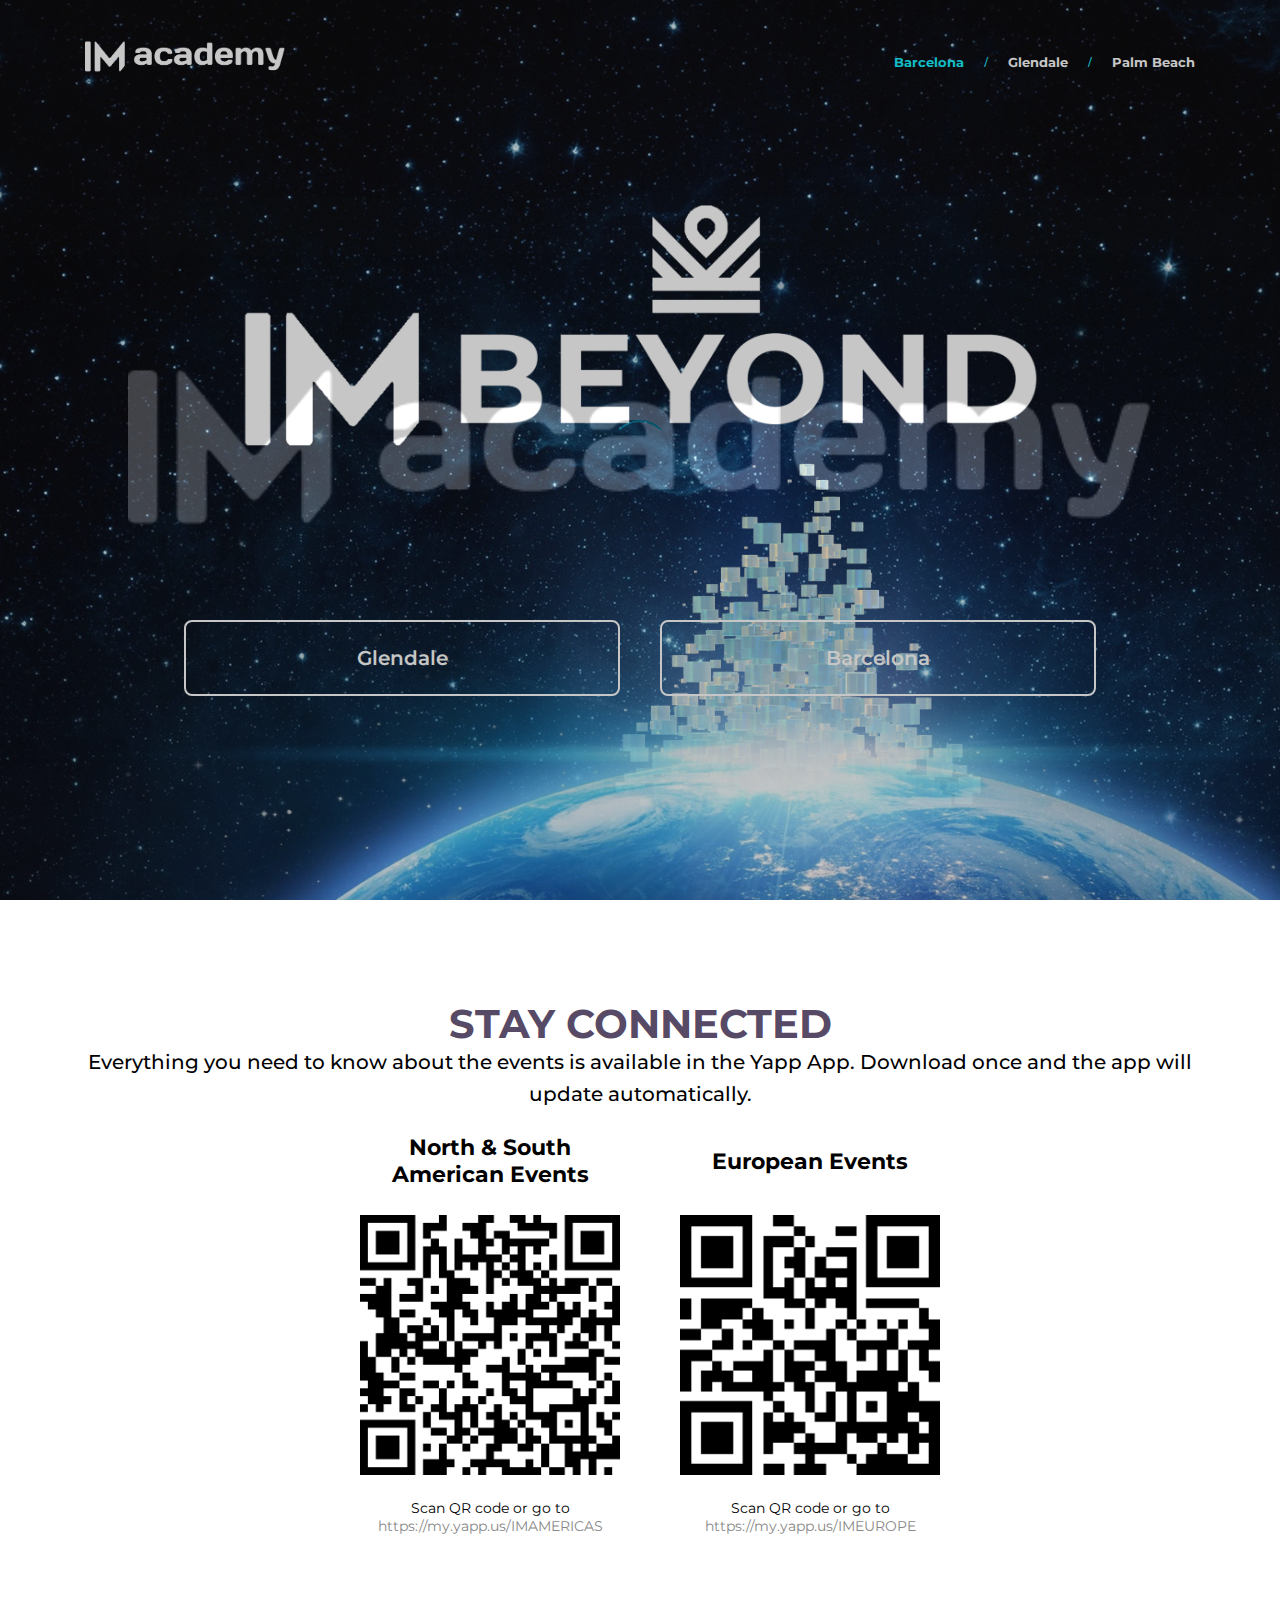
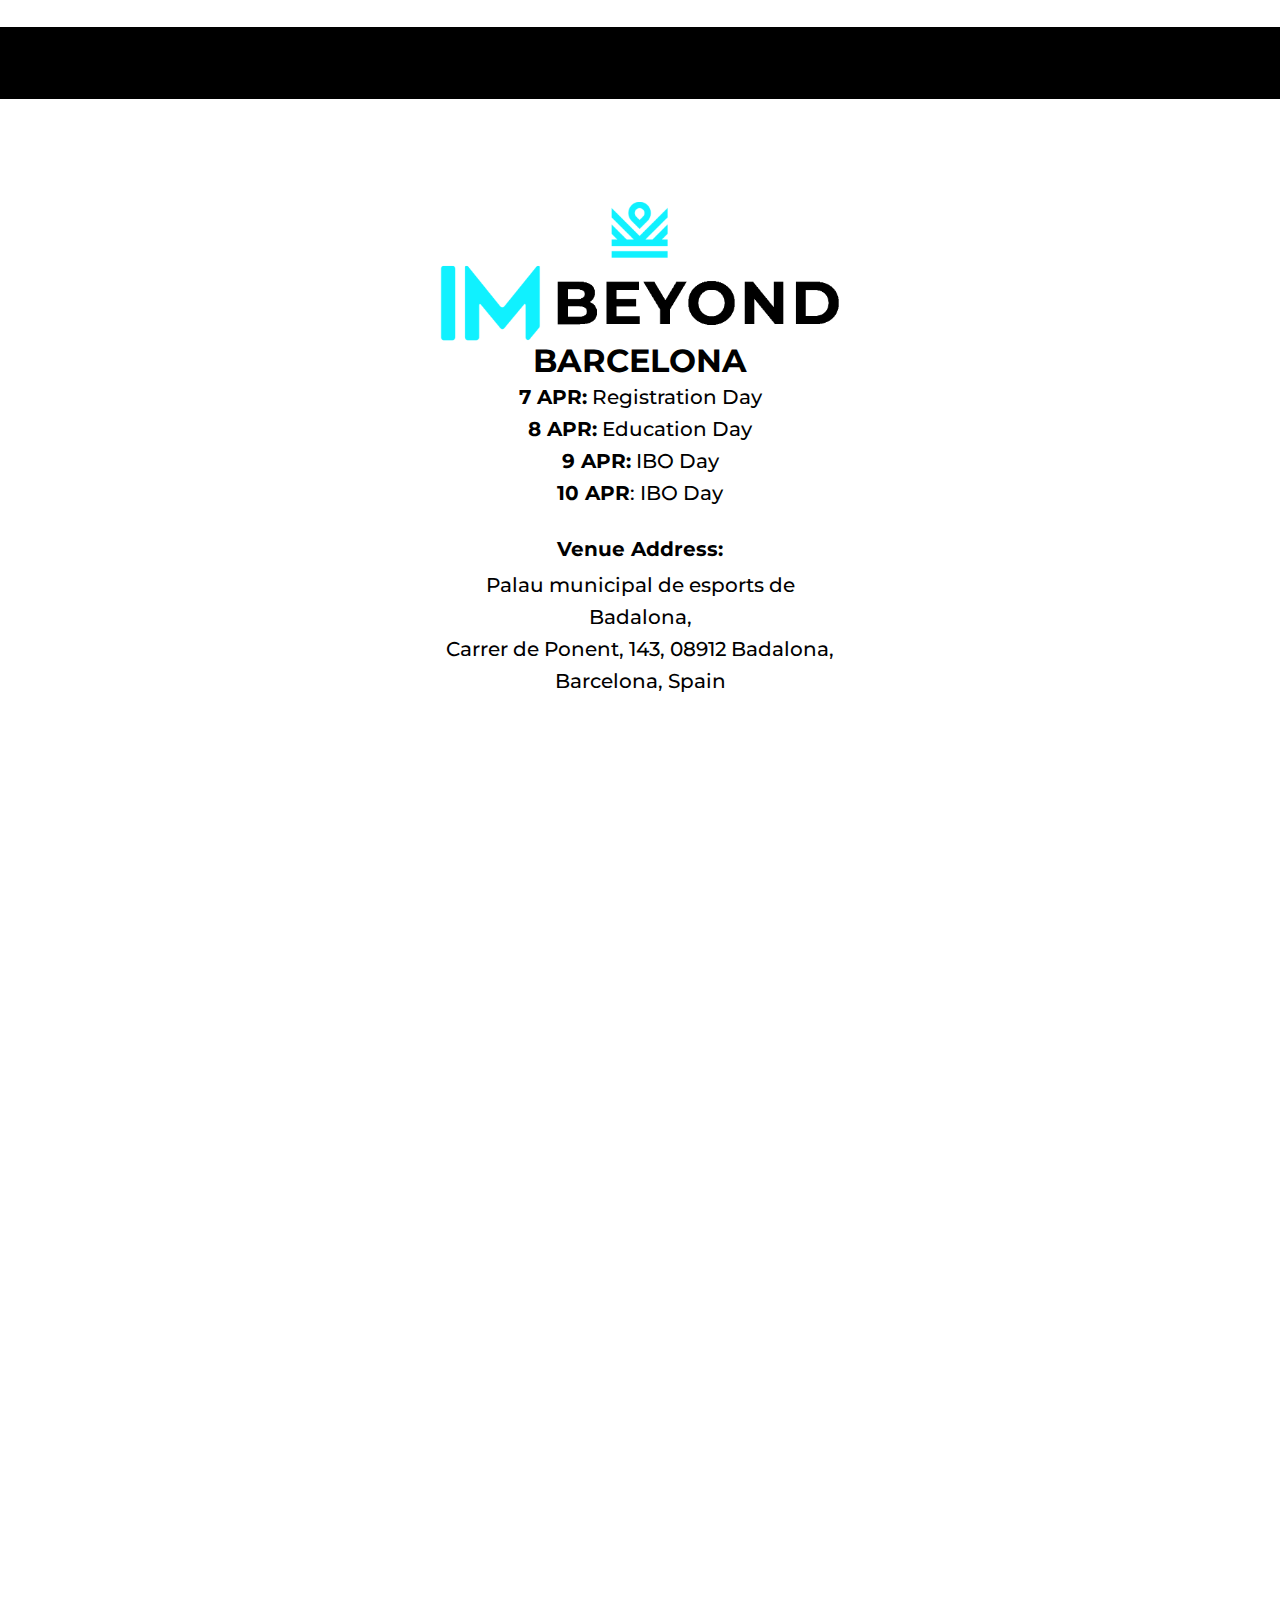
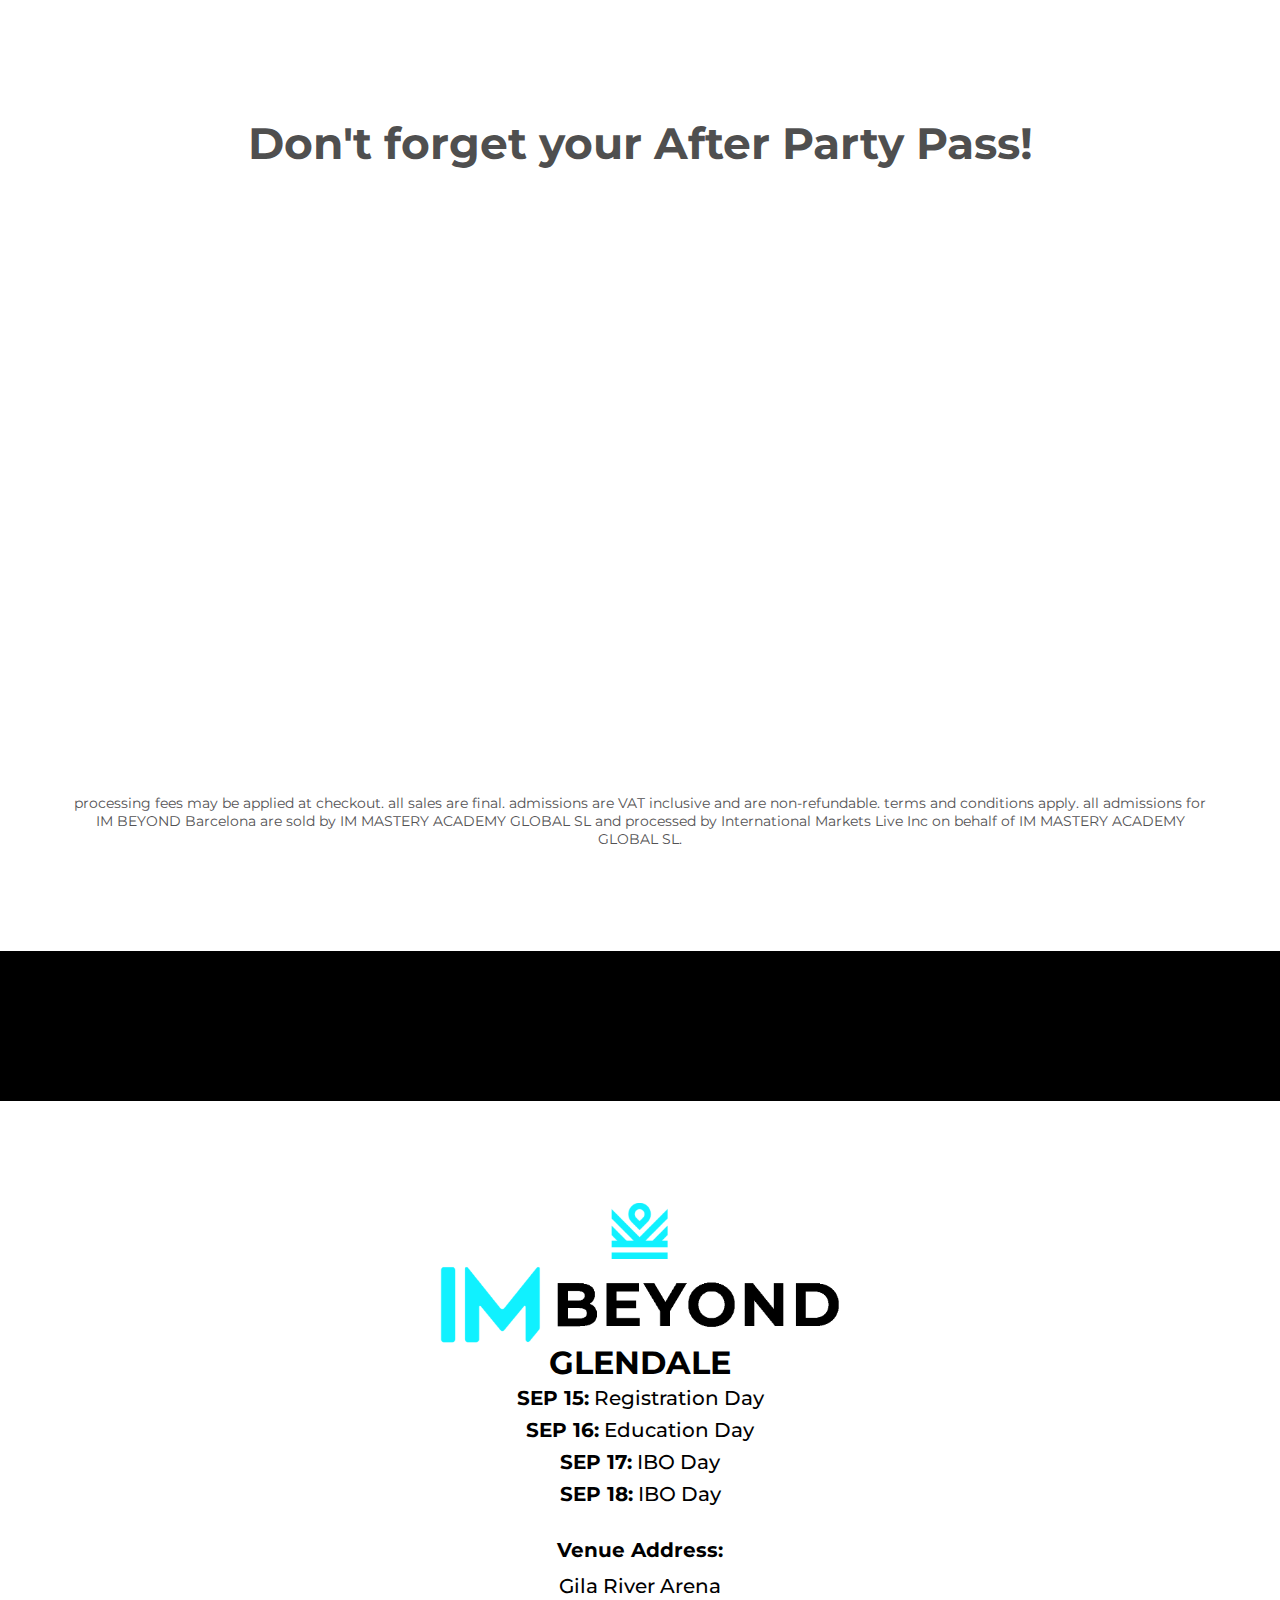
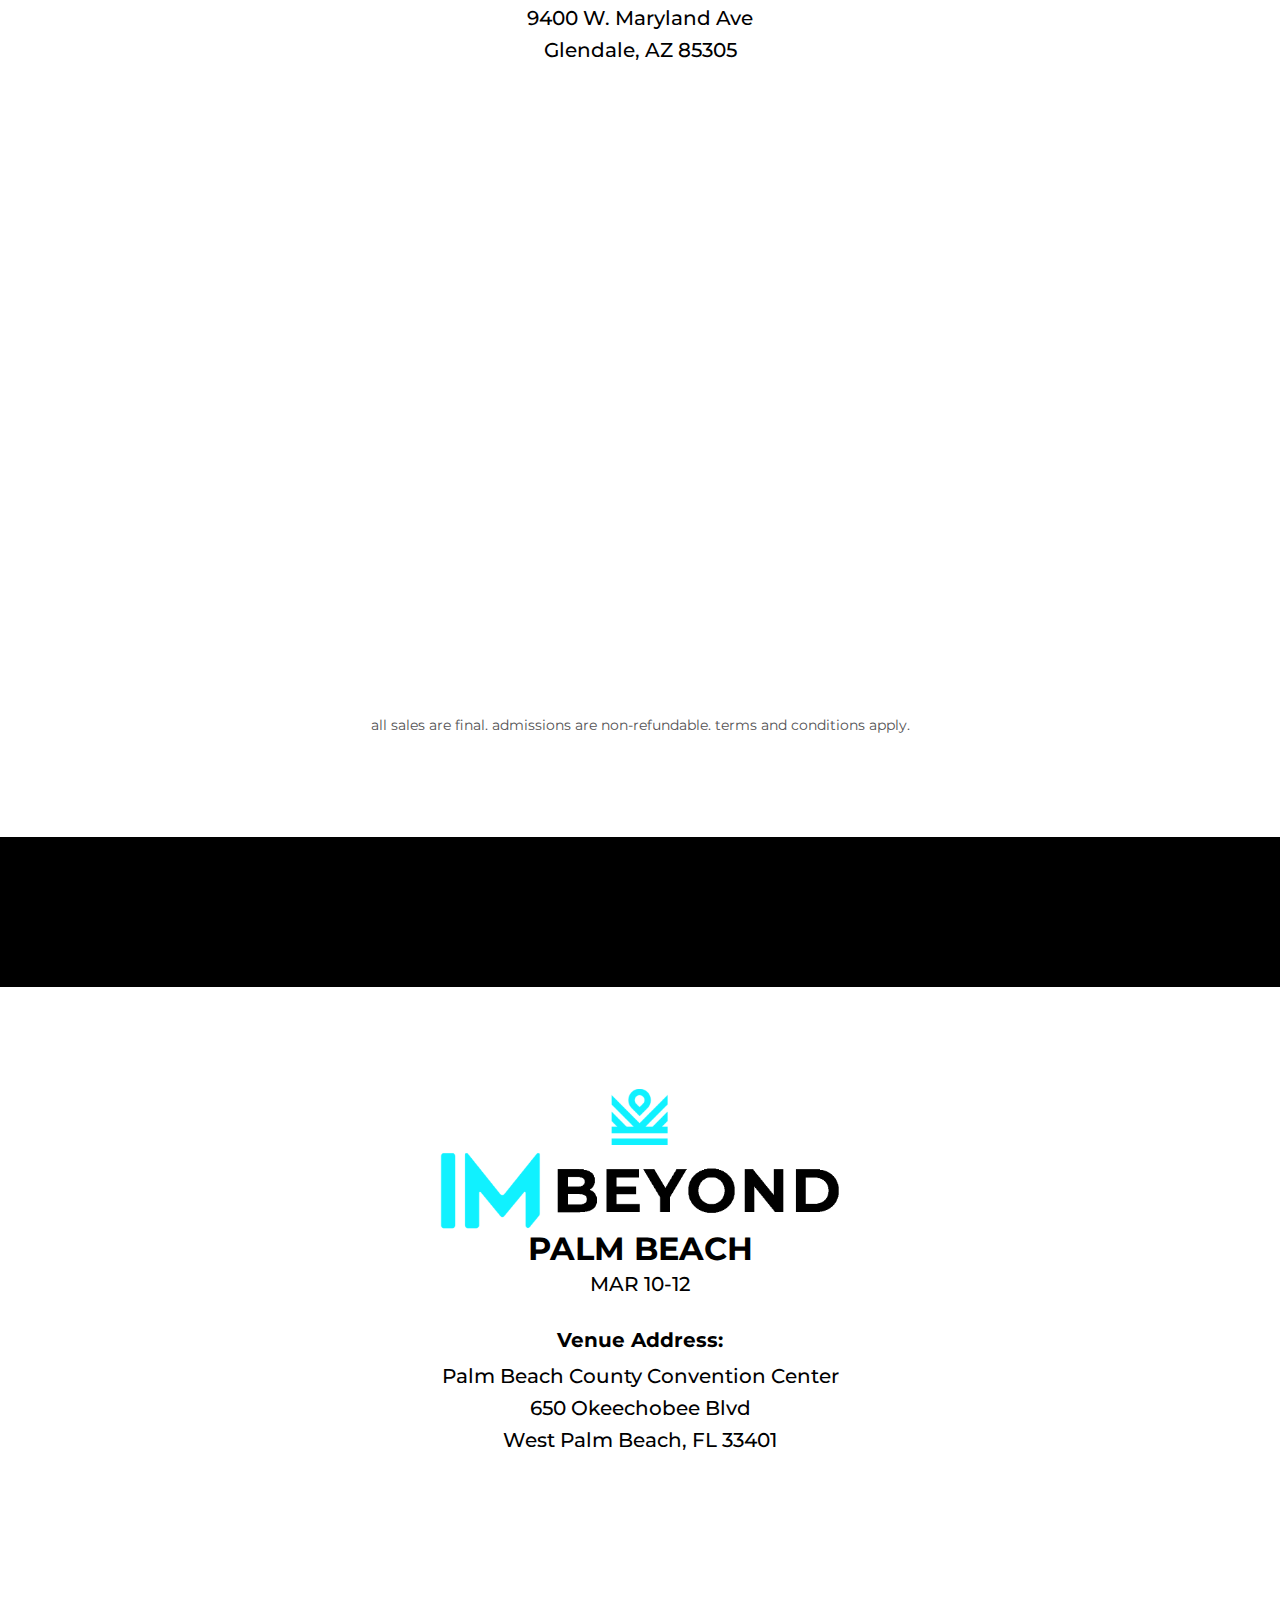
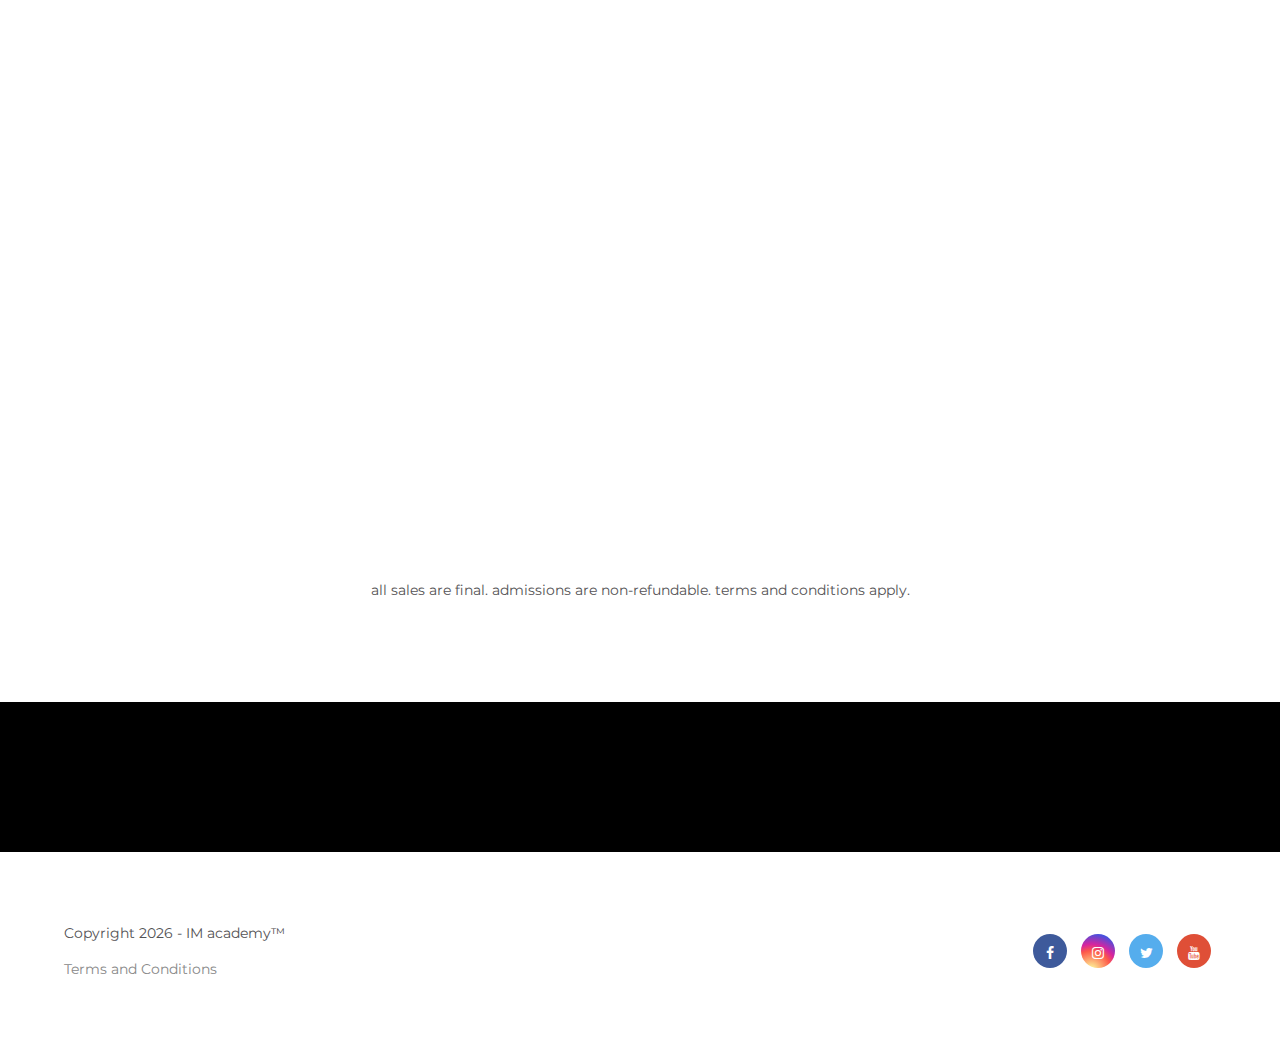
==== commit 6de8bbc5: "unsellout ga barcelona" ====
--- a/index.html
+++ b/index.html
@@ -889,7 +889,7 @@
                                         <a style="text-align: center; color: white;" target="_blank" href="https://tickets.imacademy.events/v2/events/506/manage_tickets" scroll-to">Manage Your Admissions</a>
                                     </div> -->
                                     <div class="buy-manage-buttons">
-                                        <p target="_blank" href="" class="simple-border-btn simple-border-btn-sold-out scroll-to">SOLD OUT</p>
+                                        <a target="_blank" href="https://tickets.imacademy.events/v2/events/506/register_now" class="simple-border-btn scroll-to">BUY NOW</a>
                                         <a style="text-align: center; color: white;" target="_blank" href="https://tickets.imacademy.events/v2/events/506/manage_tickets" scroll-to">Manage Your Admissions</a>
                                     </div>
                                 </div>
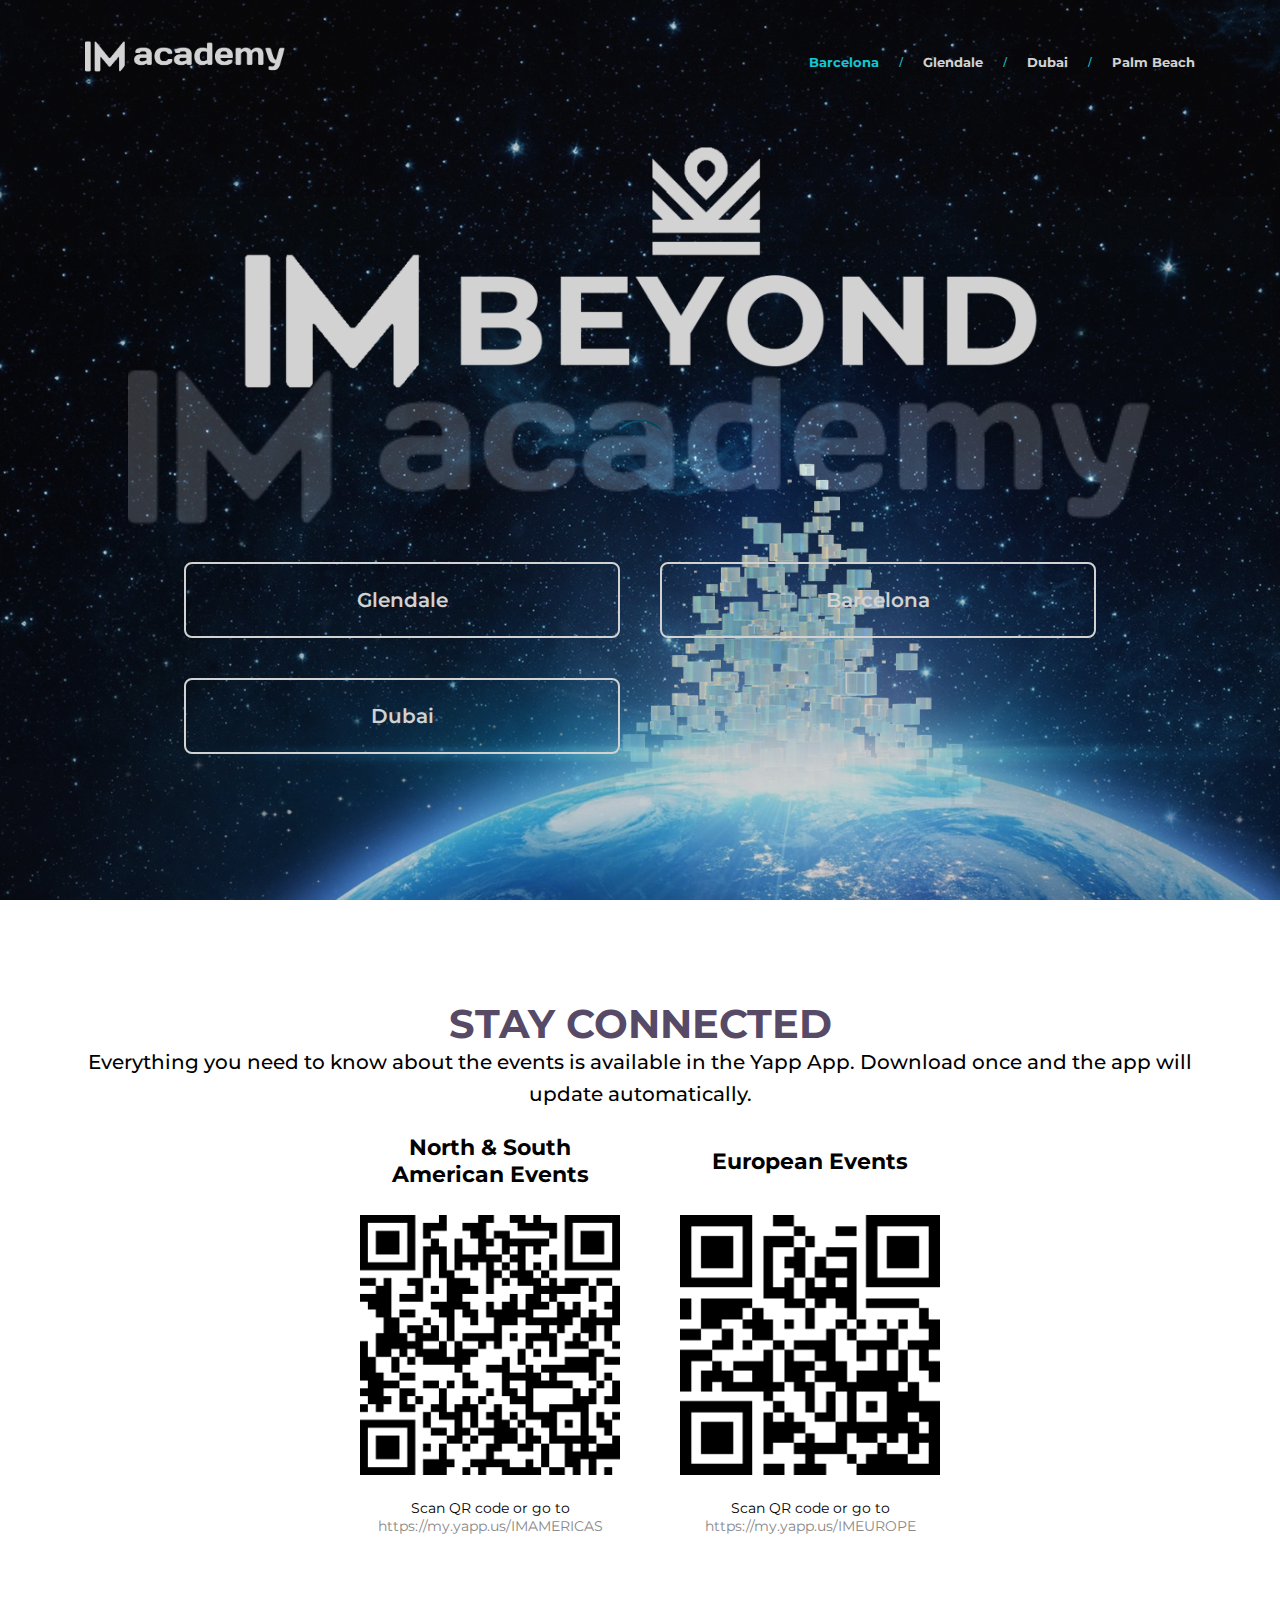
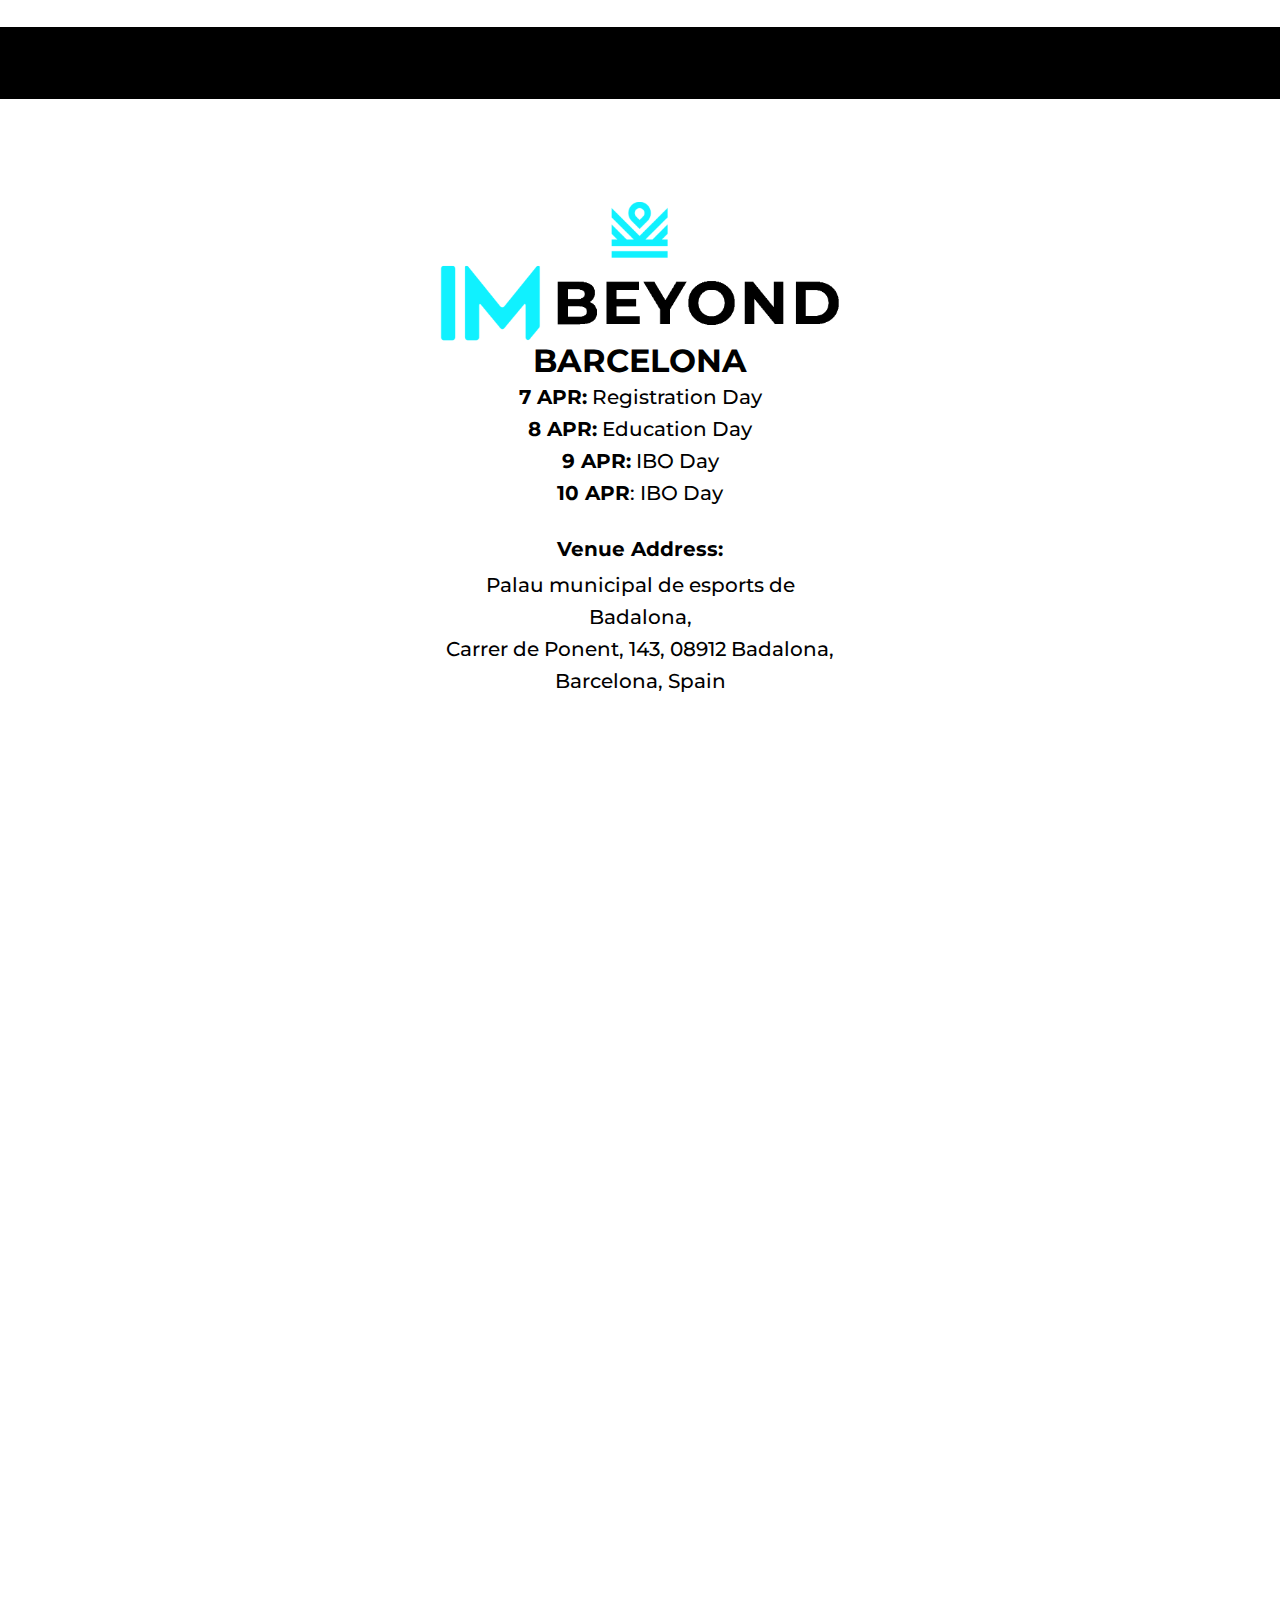
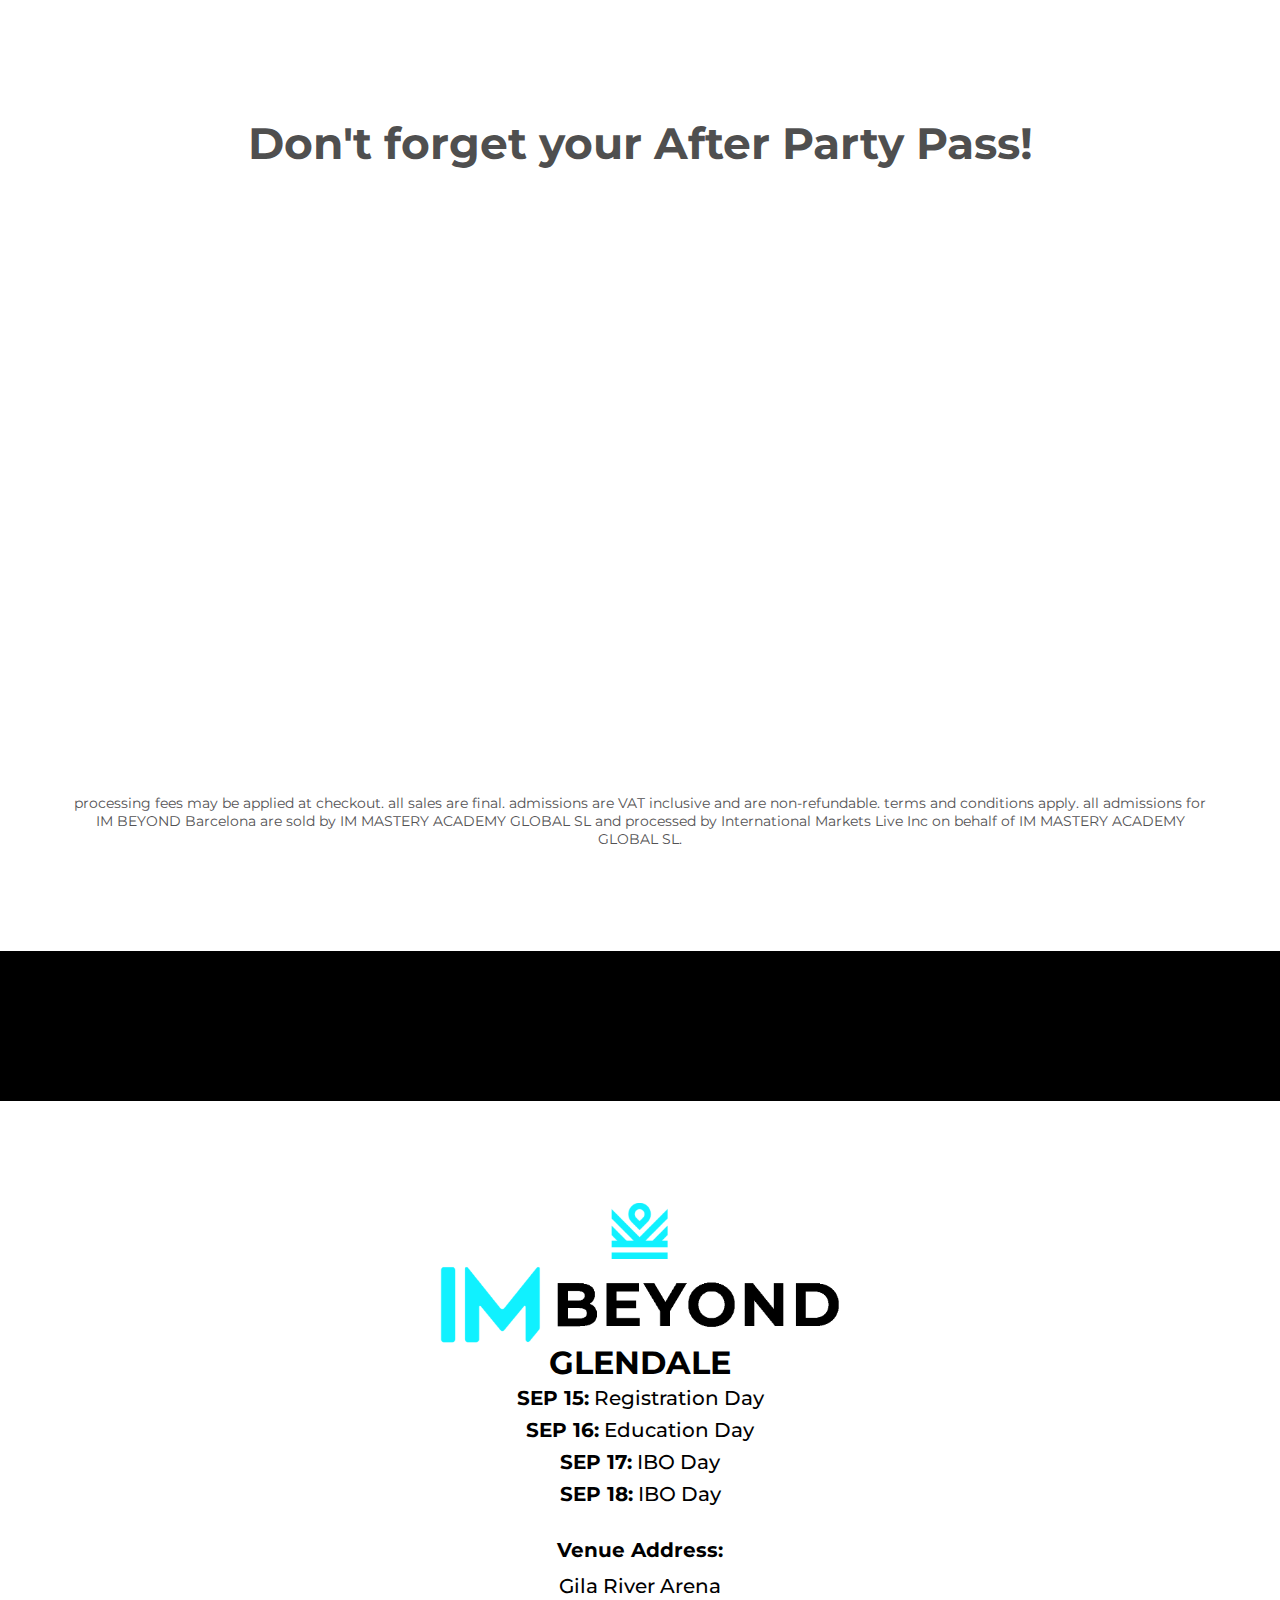
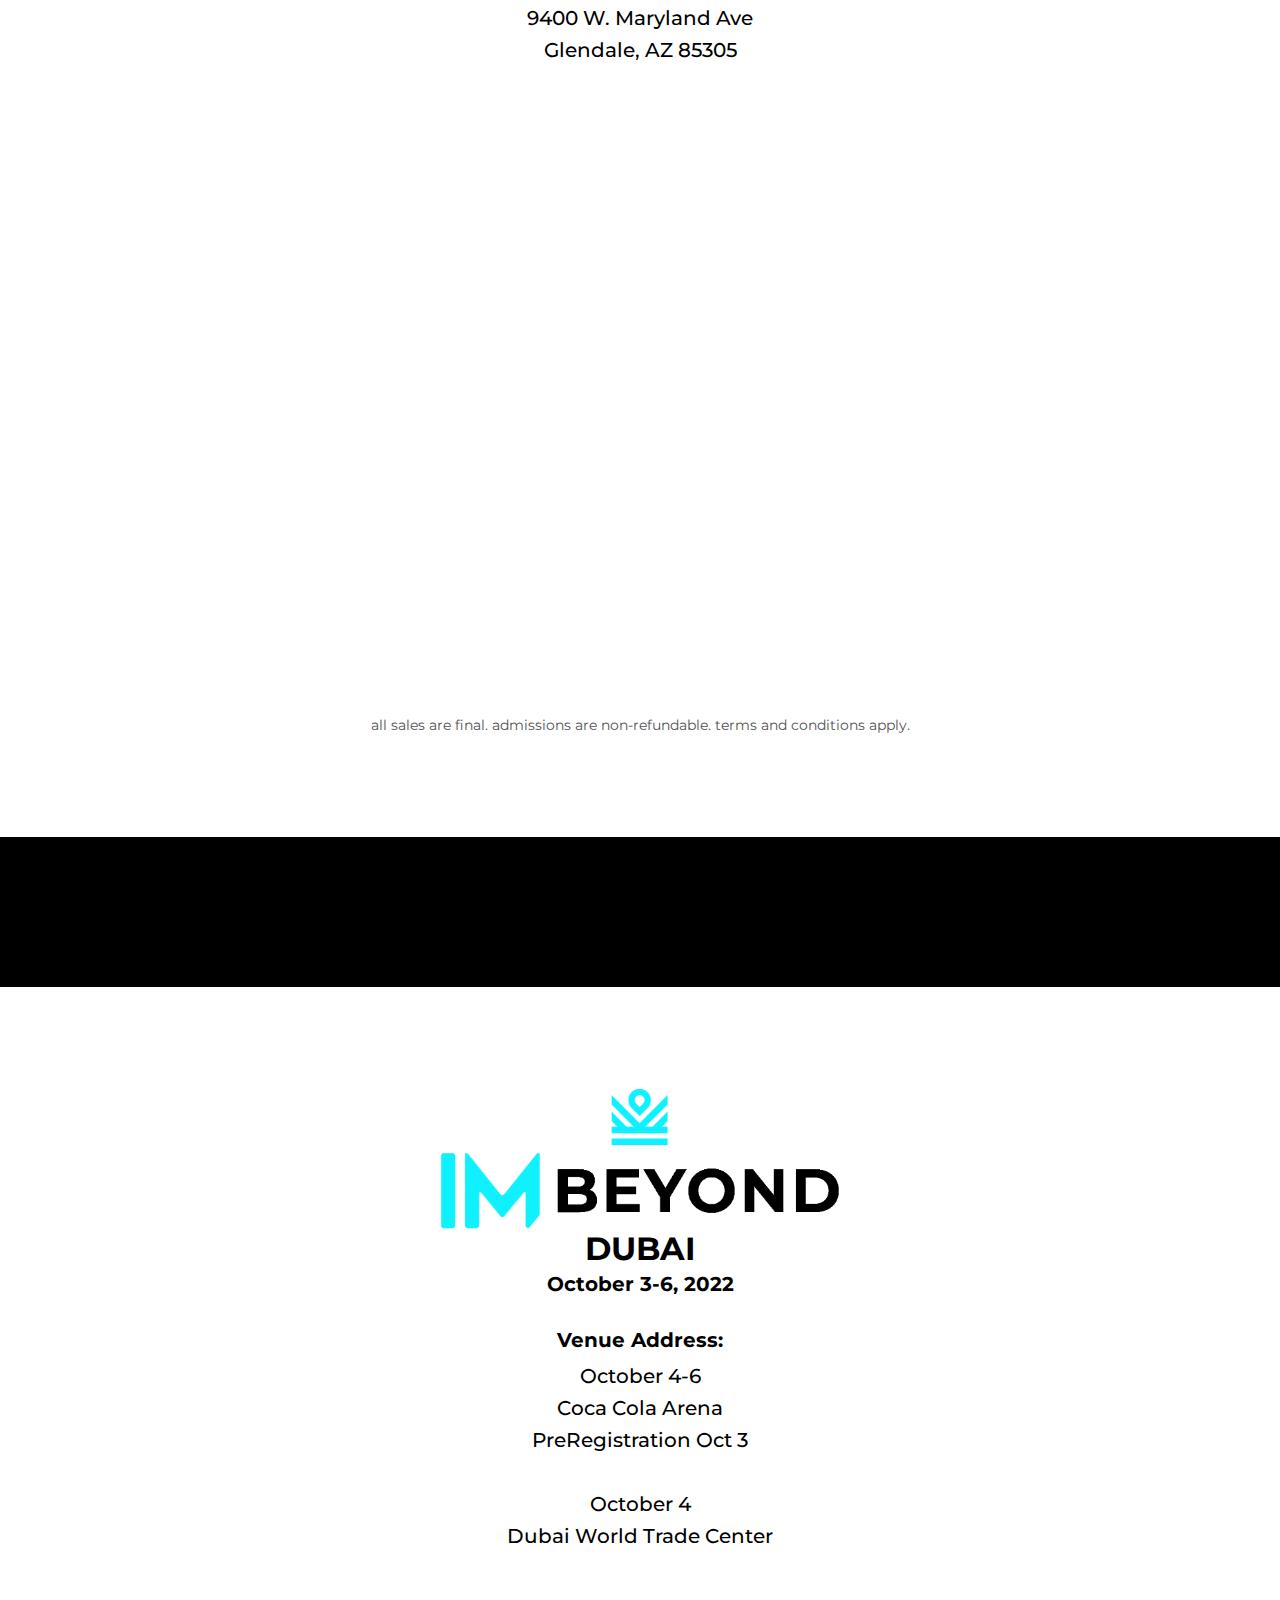
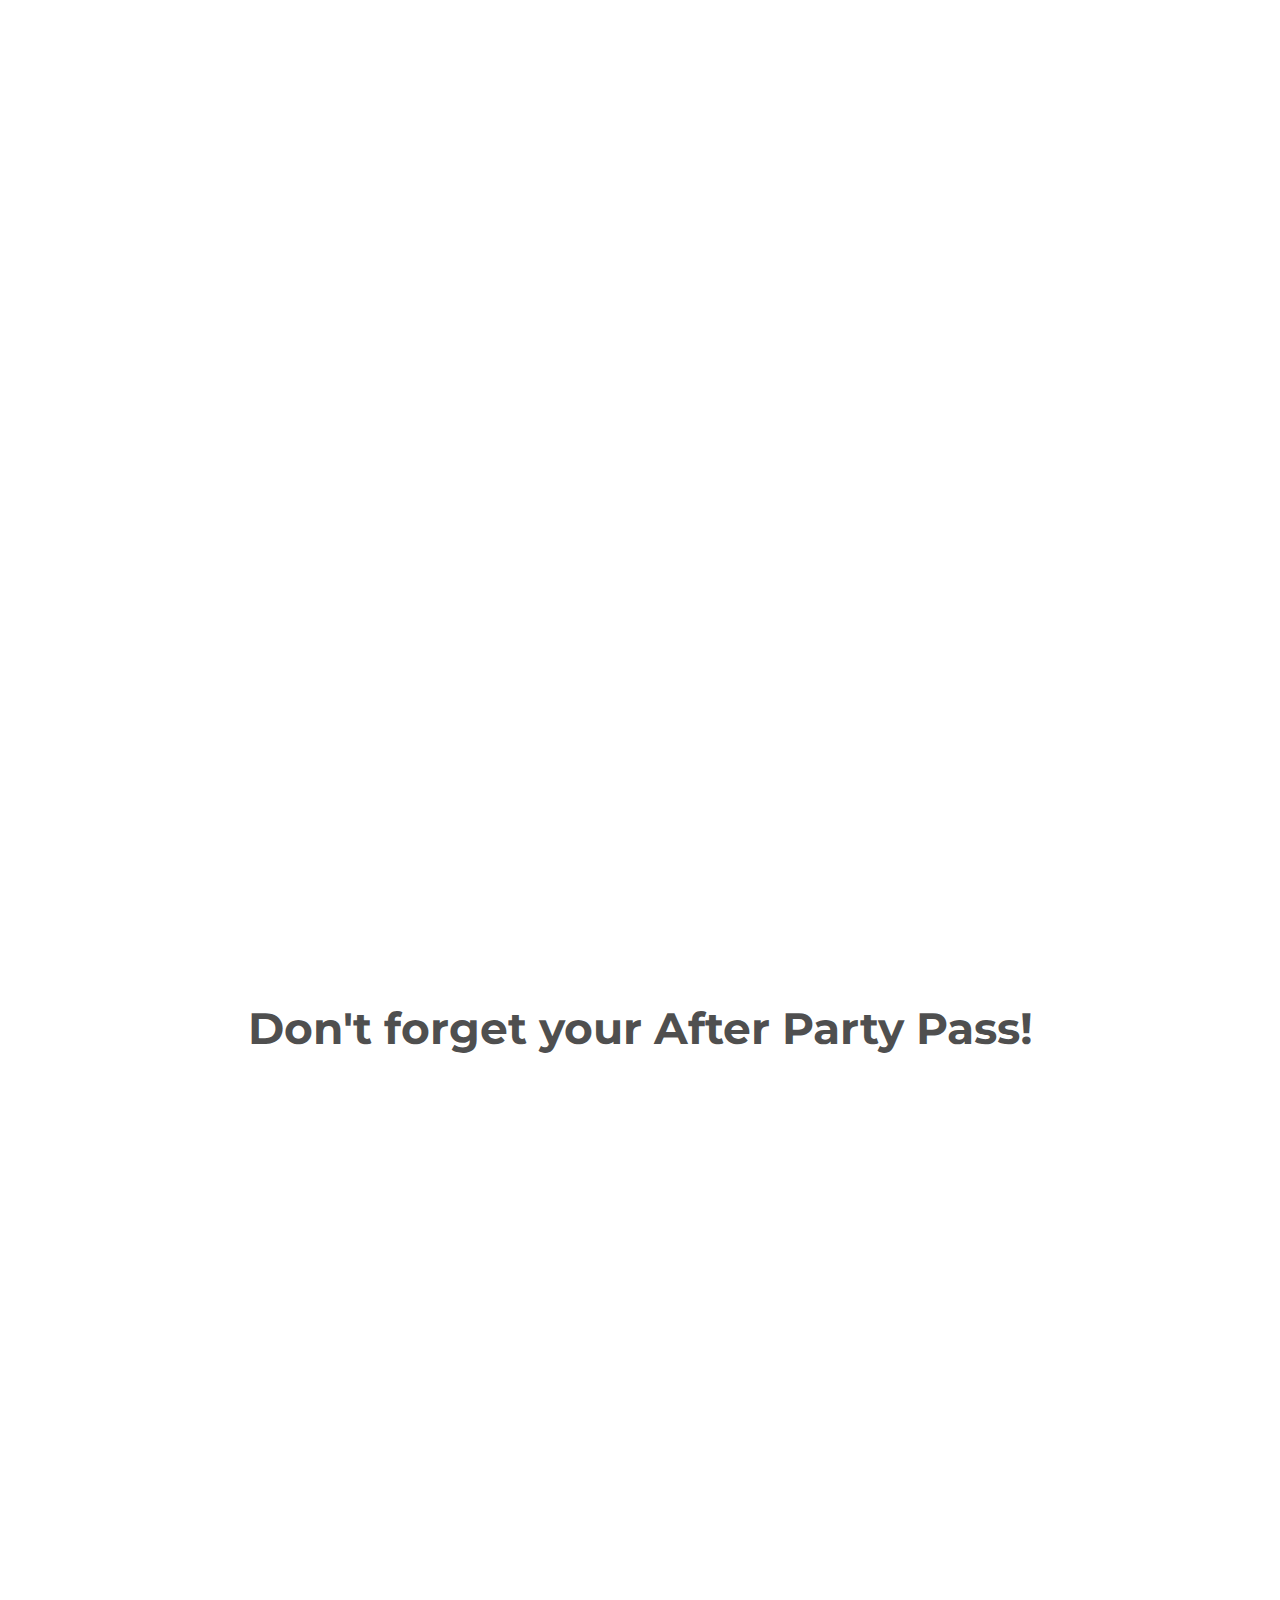
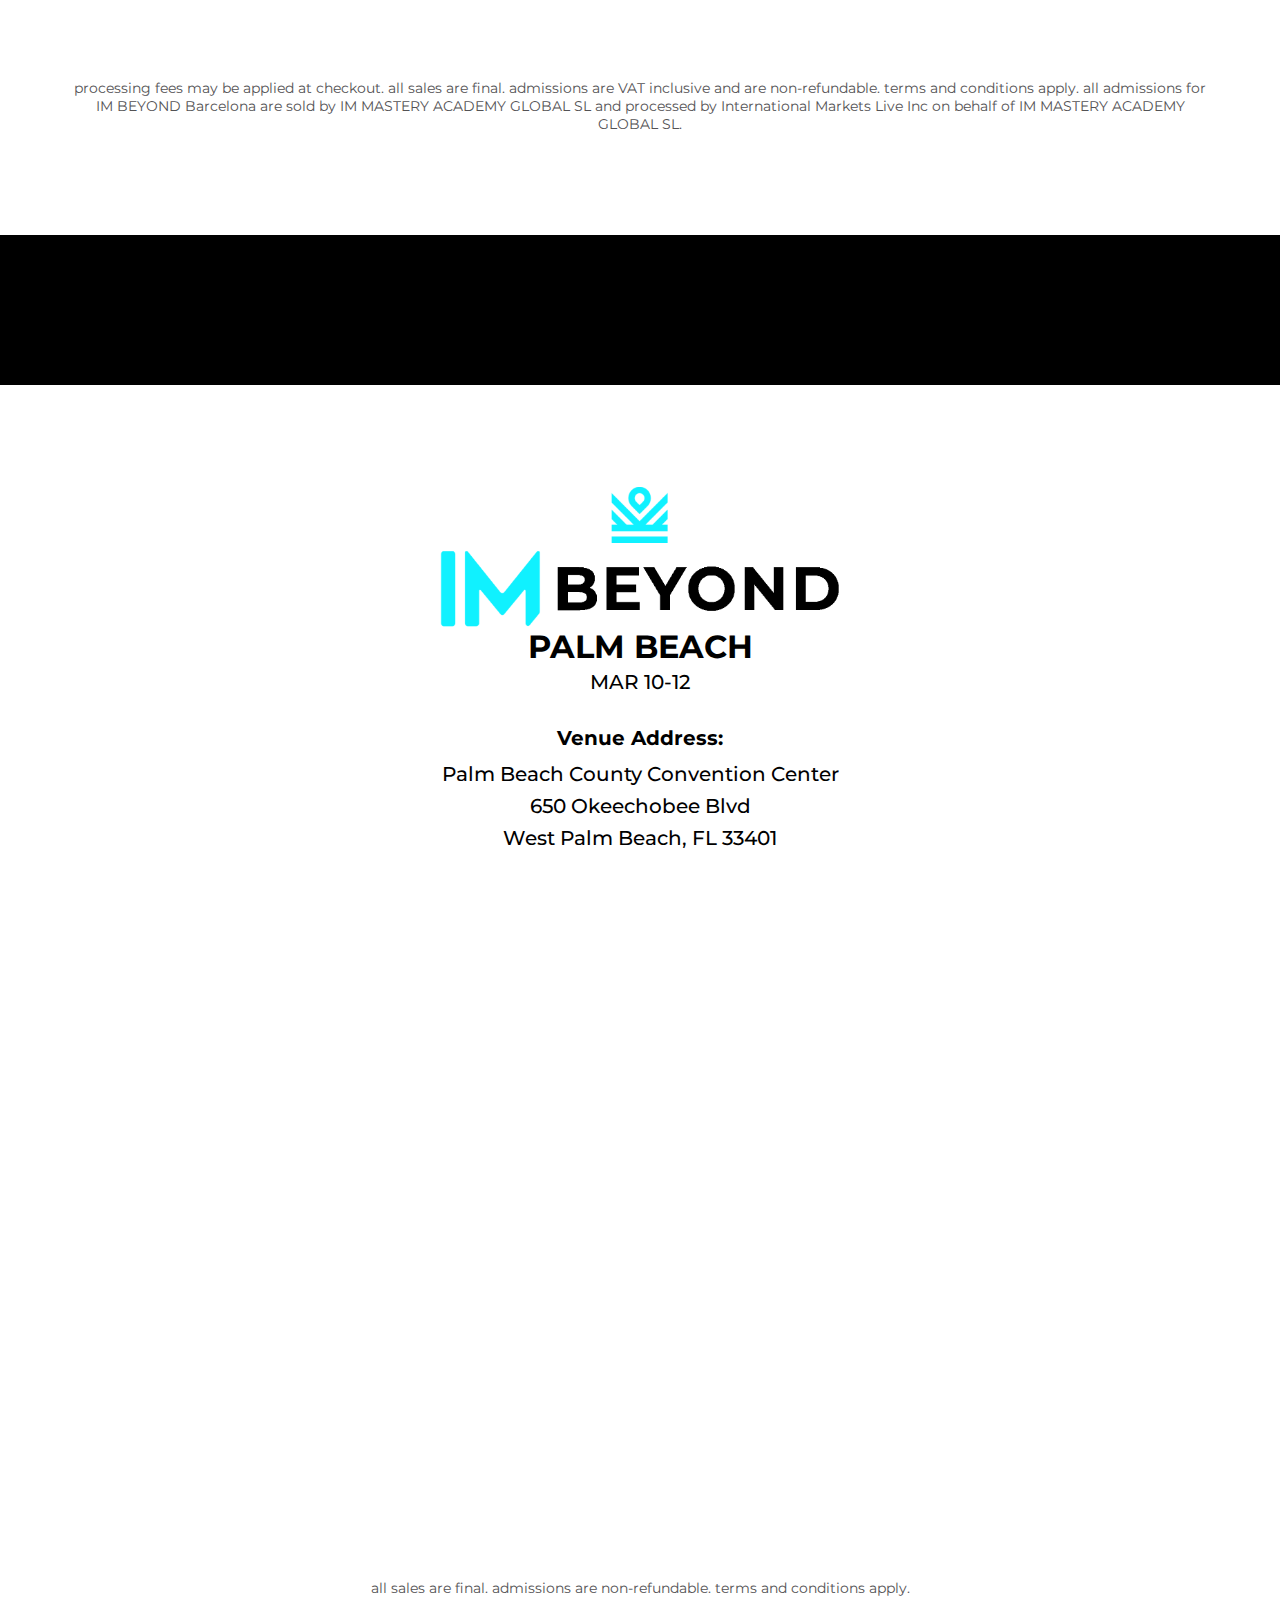
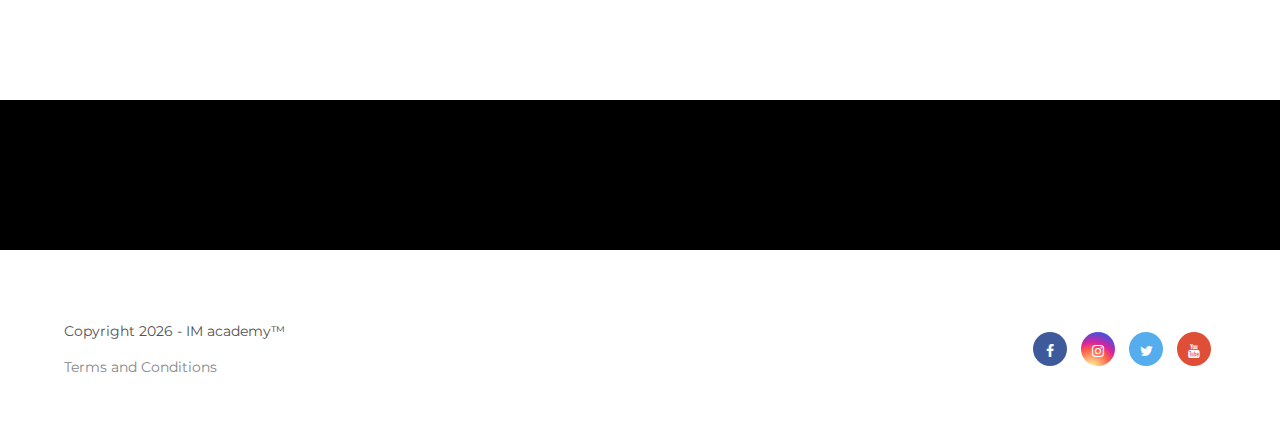
==== commit 27a94cf8: "Added Dubai event" ====
--- a/index.html
+++ b/index.html
@@ -174,6 +174,7 @@
                             <ul id="mainmenu">
                                 <li><a class="active" href="#barcelona">Barcelona</a></li>
                                 <li><a href="#glendale">Glendale</a></li>
+                                <li><a href="#glendale">Dubai</a></li>
                                 <li><a href="#palm-beach">Palm Beach</a></li>
                                 <!-- <li><a href="#section-about">About</a></li> -->
                                 <!-- <li><a href="#section-speakers">Speakers</a></li> -->
@@ -229,11 +230,14 @@
                                     <div 
                                     id="header-buttons"
                                     class="header-buttons">
-                                        <a href="#glendale" class="header-button pulse-header-button">
+                                        <a href="#glendale" class="header-button">
                                             <span>Glendale</span>
                                         </a>
                                         <a href="#barcelona" class="header-button">
                                             <span>Barcelona</span>
+                                        </a>
+                                        <a href="#dubai" class="header-button pulse-header-button">
+                                            <span>Dubai</span>
                                         </a>
                                     </div>
                                 </div>
@@ -1203,6 +1207,246 @@
                         </div>
                     </div>
                     <p style="text-align: center;">all sales are final. admissions are non-refundable. terms and conditions apply.</p>
+                </div>
+            </section>
+            <div class="section-divider"></div>
+             <!-- section begin -->
+            <!-- <section id="section-tickets" class=section-tickets> -->
+            <section id="dubai">
+                <div class="section-container">
+                    <!-- <div class="text-center">
+                        <h2 class="wow fadeInUp">pricing</h2>
+                        <div class="small-border wow fadeInUp" data-wow-delay=".2s"></div>
+                        <div class="spacer-half"></div>
+                    </div> -->
+                        <!-- <div id="defaultCountdown"></div> -->
+                    <div class="logo-container">
+                        <img class="section-logo" src="images/logo/IMbeyond_logo.png">
+                        <div class="subtitle s2 palm">
+                            <h2>DUBAI</h2>
+                            <p><b>October 3-6, 2022</b></p>
+                        </div>
+                        <div class="subtitle s2 palm">
+                            <p style="font-weight: bold; margin-top: 24px; margin-bottom: -8px;">Venue Address:</p>
+                            <p class="venue-address">
+                                October 4-6 <br>
+                                Coca Cola Arena <br>
+                                PreRegistration Oct 3 <br> <br>
+                                October 4 <br>
+                                Dubai World Trade Center
+                        </div>
+                    </div>
+                    <div class="text-center">
+                        <h2 style="color: #000" class="wow fadeInUp">Admissions</h2>
+                        <p class="wow fadeInUp">Purchase any of the available admission types to experience IM BEYOND - DUBAI!</p>
+                    </div>
+                    <div class="pricing-items">
+                        <div class="wow fadeIn" data-wow-delay=".4s">
+                            <div class="pricing-item" style="overflow:visible;" data-bgimage="url('./images/background/bg.png')">
+                                <div class="inner">
+                                    <div class="top">
+                                        <div class="label-box">
+                                            <h2>General Admission</h2>
+                                        </div>
+                                        <h3>Early Bird Pricing</h3>
+                                        <div class="price">
+                                            <p class="dollar-sign">$</p>
+                                            <p class="dollar-value">199</p>
+                                        </div>
+                                    </div>
+                                    <div>
+                                        <!-- <h3 style="color: white; text-align: center; margin: 0px;">Sold Out</h3> -->
+                                    </div>
+                                    <!-- <div class="buy-manage-buttons">
+                                        <p target="_blank" href="" class="simple-border-btn simple-border-btn-sold-out scroll-to">SOLD OUT</p>
+                                        <a style="text-align: center; color: white;" target="_blank" href="https://tickets.imacademy.events/v2/events/506/manage_tickets" scroll-to">Manage Your Admissions</a>
+                                    </div> -->
+                                    <div class="buy-manage-buttons">
+                                        <a target="_blank" href="https://tickets.imacademy.events/v2/events/521/register_now" class="simple-border-btn scroll-to">BUY NOW</a>
+                                        <a style="text-align: center; color: white;" target="_blank" href="https://tickets.imacademy.events/v2/events/521/manage_tickets" scroll-to">Manage Your Admissions</a>
+                                    </div>
+                                </div>
+                            </div>
+                        </div>
+                        <div class="wow fadeIn" data-wow-delay=".4s">
+                            <div class="pricing-item" style="overflow:visible;" data-bgimage="url('./images/background/bg.png')">
+                                <div class="inner">
+                                    <div class="top">
+                                        <div class="label-box">
+                                            <h2>General Admission</h2>
+                                            <!-- <span class="plus">+</span> -->
+                                        </div>
+                                        <div class="price">
+                                            <p class="dollar-sign">$</p>
+                                            <p class="dollar-value">229</p>
+                                        </div>
+                                    </div>
+                                    <div>
+                                        <p style="text-align: center; margin: 0px;"">General Admission</p>
+                                        <!-- <p style="text-align: center; margin: 0px;""><span class="plus">+</span></p> -->
+                                        <p style="text-align: center; margin: 0px;"">After Party Pass</p>
+                                    </div>
+                                    <div class="buy-manage-buttons">
+                                        <a target="_blank" href="https://tickets.imacademy.events/v2/events/521/register_now" class="simple-border-btn scroll-to">BUY NOW</a>
+                                        <a style="text-align: center; color: white;" target="_blank" href="https://tickets.imacademy.events/v2/events/521/manage_tickets" scroll-to">Manage Your Admissions</a>
+                                    </div>
+                                </div>
+                            </div>
+                        </div>
+                        <div class="wow fadeIn" data-wow-delay=".4s">
+                            <div class="pricing-item">
+                                <div class="inner">
+                                    <div class="top">
+                                        <div class="label-box">
+                                            <h2>VIP</h2>
+                                        </div>
+                                        <div class="price">
+                                            <p class="dollar-sign">$</p>
+                                            <p class="dollar-value">359</p>
+                                        </div>
+                                    </div>
+                                    <div>
+                                        <p style="margin-bottom: 8px;">Fast Track Registration</p>
+                                        <p style="margin-bottom: 8px;">Early Entry Into Event</p>
+                                        <p style="margin-bottom: 8px;">Special Seating</p>
+                                    </div>
+                                    <div class="buy-manage-buttons">
+                                        <a target="_blank" href="https://tickets.imacademy.events/v2/events/521/register_now" class="simple-border-btn scroll-to">BUY NOW</a>
+                                        <a style="text-align: center; color: white;" target="_blank" href="https://tickets.imacademy.events/v2/events/521/manage_tickets" scroll-to">Manage Your Admissions</a>
+                                    </div>
+                                </div>
+                            </div>
+                        </div>
+                        <div class="wow fadeIn" data-wow-delay=".4s">
+                            <div class="pricing-item">
+                                <div class="inner">
+                                    <div class="top">
+                                        <div>
+                                            <div class="label-box">
+                                                <h2>VIP</h2>
+                                                <span class="plus">+</span>
+                                            </div>
+                                            <!-- <h3>Early Bird Pricing</h3> -->
+                                        </div>
+                                        <div class="price">
+                                            <p class="dollar-sign">$</p>
+                                            <p class="dollar-value">429</p>
+                                        </div>
+                                    </div>
+                                    <div>
+                                        <p style="text-align: center; margin: 0px;"">VIP Benefits</p>
+                                        <p style="text-align: center; margin: 0px;""><span class="plus">+</span></p>
+                                        <p style="text-align: center; margin: 0px;"">Gift Pack</p>
+                                        <p style="text-align: center; margin: 0px;""><span class="plus">+</span></p>
+                                        <p style="text-align: center; margin: 0px;"">Extra Incentives</p>
+                                    </div>
+                                    <div class="buy-manage-buttons">
+                                        <a target="_blank" href="https://tickets.imacademy.events/v2/events/521/register_now" class="simple-border-btn scroll-to">BUY NOW</a>
+                                        <a style="text-align: center; color: white;" target="_blank" href="https://tickets.imacademy.events/v2/events/521/manage_tickets" scroll-to">Manage Your Admissions</a>
+                                    </div>
+                                </div>
+                            </div>
+                        </div>
+                        <div class="wow fadeIn" data-wow-delay=".4s">
+                            <div class="pricing-item">
+                                <div class="inner" style="background-color: #10F1FF">
+                                    <div class="top">
+                                        <div>
+                                            <div class="label-box">
+                                                <h2>EDUCATION DAY</h2>
+                                            </div>
+                                        </div>
+                                    </div>
+                                    <div class="price">
+                                        <p class="dollar-sign"></p>
+                                        <p class="dollar-value"></p>
+                                    </div>
+                                    <div class="buy-manage-buttons">
+                                        <div class="buy-manage-buttons">
+                                            <a target="_blank" href="https://tickets.imacademy.events/v2/events/582/register_now" class="simple-border-btn scroll-to">BUY NOW</a>
+                                            <a style="text-align: center; color: white;" target="_blank" href="https://tickets.imacademy.events/v2/events/582/manage_tickets" scroll-to">Manage Your Admissions</a>
+                                        </div>
+                                    </div>
+                                </div>
+                            </div>
+                        </div>
+                        <!-- <div class="wow fadeIn" data-wow-delay=".4s">
+                            <div class="pricing-item" data-bgimage="url('./images/livestreaming_background.jpg')">
+                                <div class="inner">
+                                    <div class="top">
+                                        <div>
+                                            <h2>Livestreaming</h2>
+                                        </div>
+                                        <div class="price">
+                                            <p class="dollar-sign">$</p>
+                                            <p class="dollar-value">99</p>
+                                        </div>
+                                    </div>
+                                    <div>
+                                        <p>Unable to attend IM UNITED in person? Don't miss out and sign up for the livestreaming starting Nov 5, 2021</p>
+                                        <p class=small-heading>Nov 5, 2021</p>
+                                        <p>9am - 12:30pm</p>
+                                        <p>2pm - 6pm</p>
+                                        <p class=small-heading>Nov 6, 2021</p>
+                                        <p>9am - 12:30pm</p>
+                                        <p>2pm - 6pm</p>
+                                    </div>
+                                    <div class="dropdown">
+                                        <button onmouseup="myFunction()" class="simple-border-btn dropbtn">Buy</button>
+                                        <div id="myDropdown" class="dropdown-content">
+                                            <a href="https://tickets.imacademy.events/v2/events/490/register_now">English</a>
+                                            <a href="https://tickets.imacademy.events/v2/events/491/register_now">Spanish</a>
+                                            <a href="https://tickets.imacademy.events/v2/events/492/register_now">German</a>
+                                            <a href="https://tickets.imacademy.events/v2/events/493/register_now">French</a>
+                                            <a href="https://tickets.imacademy.events/v2/events/494/register_now">Portuguese</a>
+                                            <a href="https://tickets.imacademy.events/v2/events/495/register_now">Italian</a>
+                                            <a href="https://tickets.imacademy.events/v2/events/496/register_now">Polish</a>
+                                        </div>
+                                        </div>
+                                    <select class="btn-border" name="languages" id="languages" style="width: 100%; outline: none; -webkit-appearance:none; text-indent: 5px;">
+                                        <option value="">BUY</option>
+                                        <option  value="https://tickets.imacademy.events/v2/events/490/register_now"><a target="_blank" href="">English</a></option>
+                                        <option  value="https://tickets.imacademy.events/v2/events/491/register_now"><a target="_blank" href="">Spanish</a></option>
+                                        <option  value="https://tickets.imacademy.events/v2/events/492/register_now"><a target="_blank" href="">German</a></option>
+                                        <option  value="https://tickets.imacademy.events/v2/events/493/register_now"><a target="_blank" href="">French</a></option>
+                                        <option  value="https://tickets.imacademy.events/v2/events/494/register_now"><a target="_blank" href="">Portuguese</a></option>
+                                        <option  value="https://tickets.imacademy.events/v2/events/495/register_now"><a target="_blank" href="">Italian</a></option>
+                                        <option  value="https://tickets.imacademy.events/v2/events/496/register_now"><a target="_blank" href="">Polish</a></option>
+                                    </select>
+                                </div>
+                            </div>
+                        </div> -->
+                    </div>
+                    <span class="after-party-message">Don't forget your After Party Pass!</span>
+                        <div class="wow fadeIn" data-wow-delay=".4s">
+                            <div class="pricing-item">
+                                <div class="inner">
+                                    <div class="top">
+                                        <div class="label-box">
+                                            <h2>After Party Pass</h2>
+                                        </div>
+                                        <div class="price">
+                                            <p class="dollar-sign">€</p>
+                                            <p class="dollar-value">99</p>
+                                        </div>
+                                        <span style="margin-top:12px;">LIMITED AVAILABILITY</span>
+                                    </div>
+                                    <div>
+                                        <p style="margin-bottom: 8px;">Available for General Admission & VIP Admission holders</p>
+                                        <p style="margin-bottom: 8px;">GA+ and VIP+ Admission holders are already on the list</p>
+                                    </div>
+                                    <div class="buy-manage-buttons">
+                                        <a target="_blank" href="https://tickets.imacademy.events/v2/events/506/manage_tickets" class="simple-border-btn scroll-to">BUY NOW</a>
+                                    </div>
+                                    <div>
+                                        <p style="margin-bottom: 8px; text-align:center;">Login and choose Add Add-On from the ticket action dropdown in the top right hand corner of your ticket record. From here, you can purchase the After Party Pass!</p>
+                                        <!-- <p style="text-align: center; margin-top: 18px;">In the top right hand corner of your ticket record. From here, you can purchase the After Party Pass!</p> -->
+                                    </div>
+                                    
+                                </div>
+                            </div>
+                        </div>
+                    <p style="text-align: center;">processing fees may be applied at checkout. all sales are final. admissions are VAT inclusive and are non-refundable. terms and conditions apply. all admissions for IM BEYOND Barcelona are sold by IM MASTERY ACADEMY GLOBAL SL and processed by International Markets Live Inc on behalf of IM MASTERY ACADEMY GLOBAL SL.</p>
                 </div>
             </section>
             <div class="section-divider"></div>
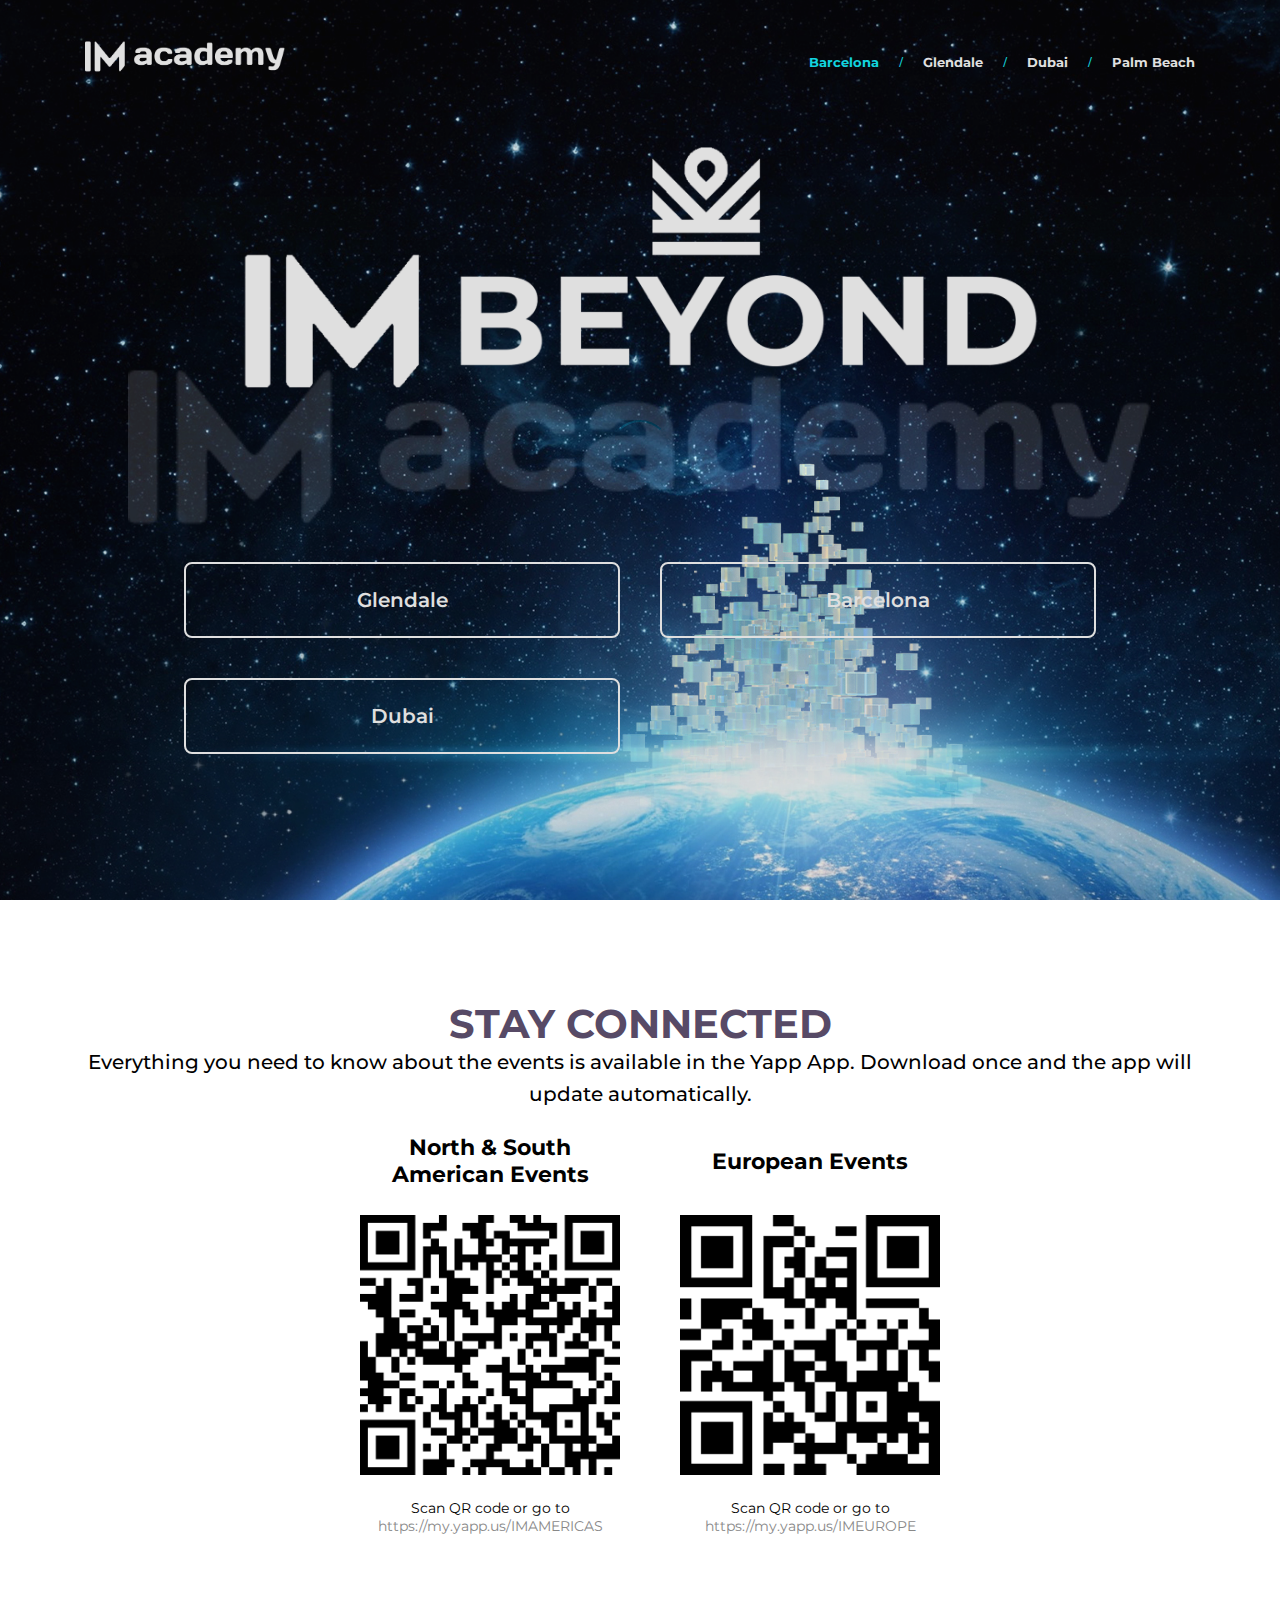
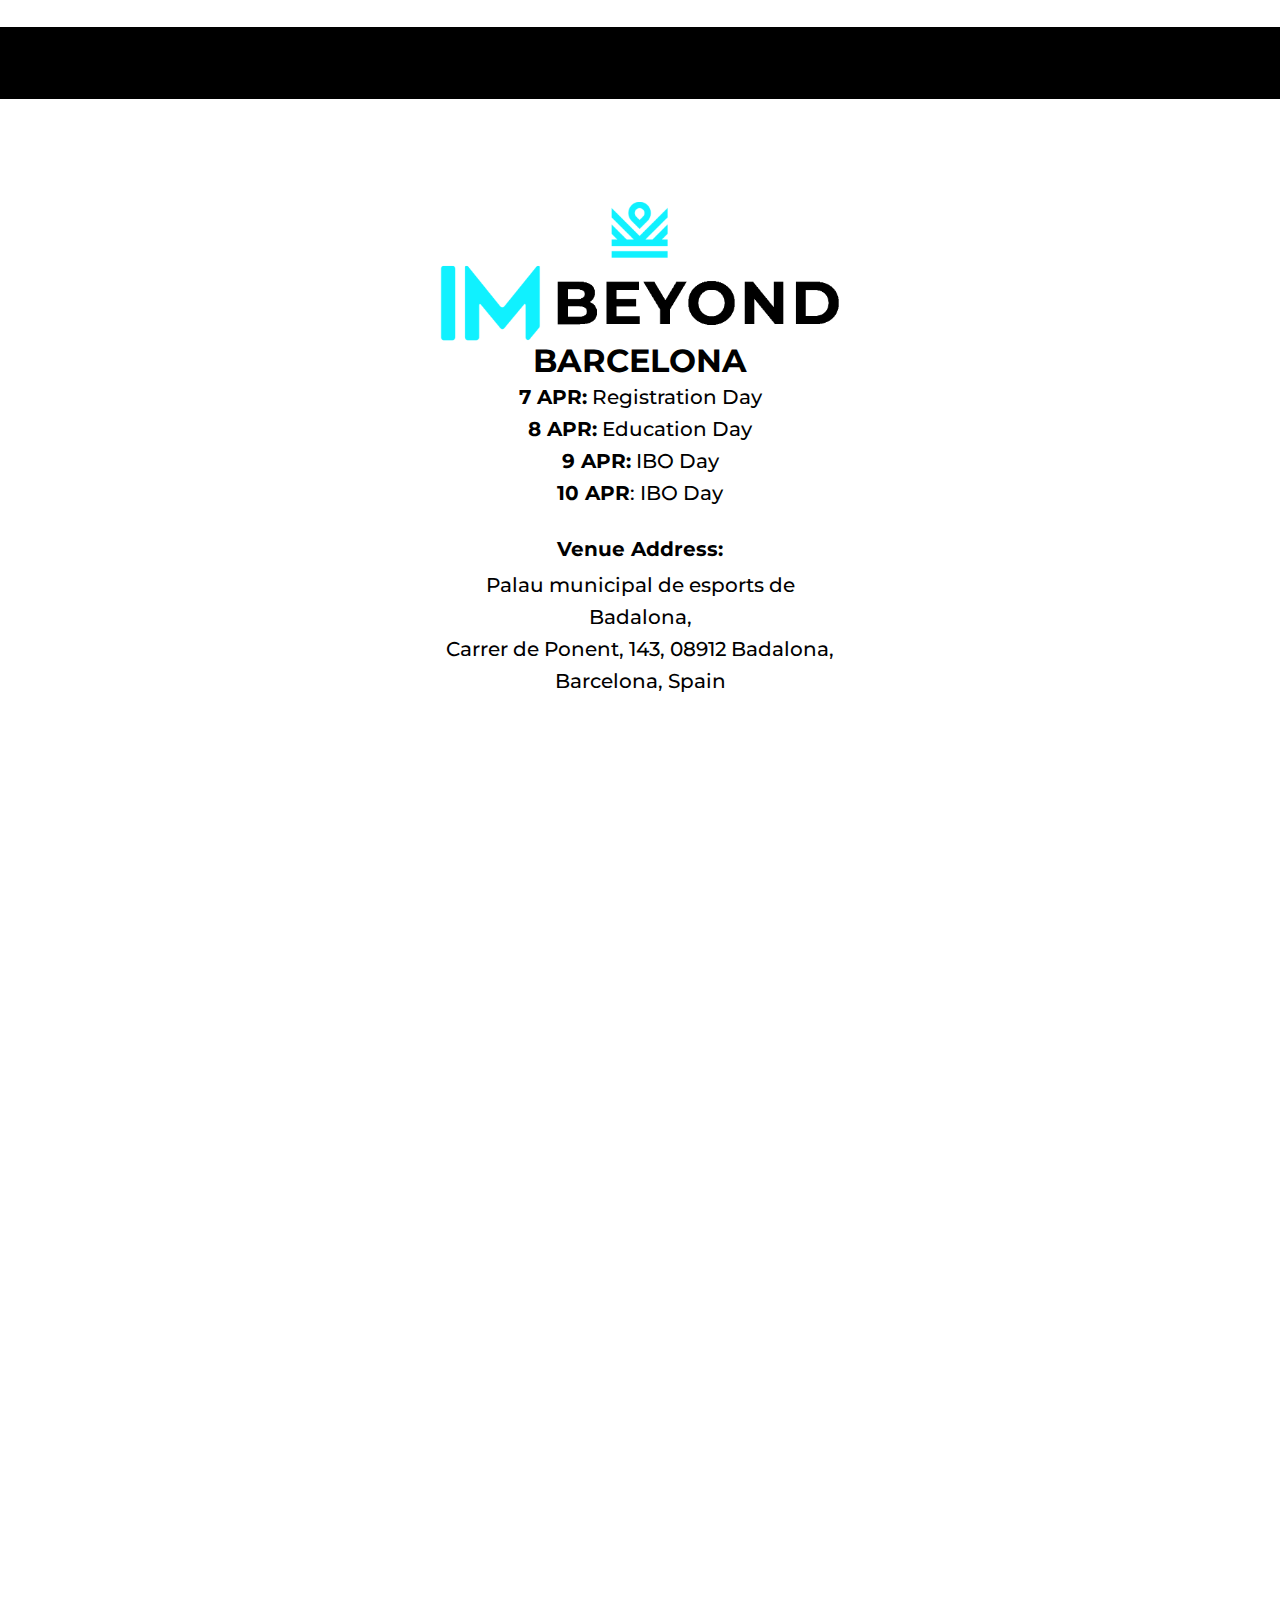
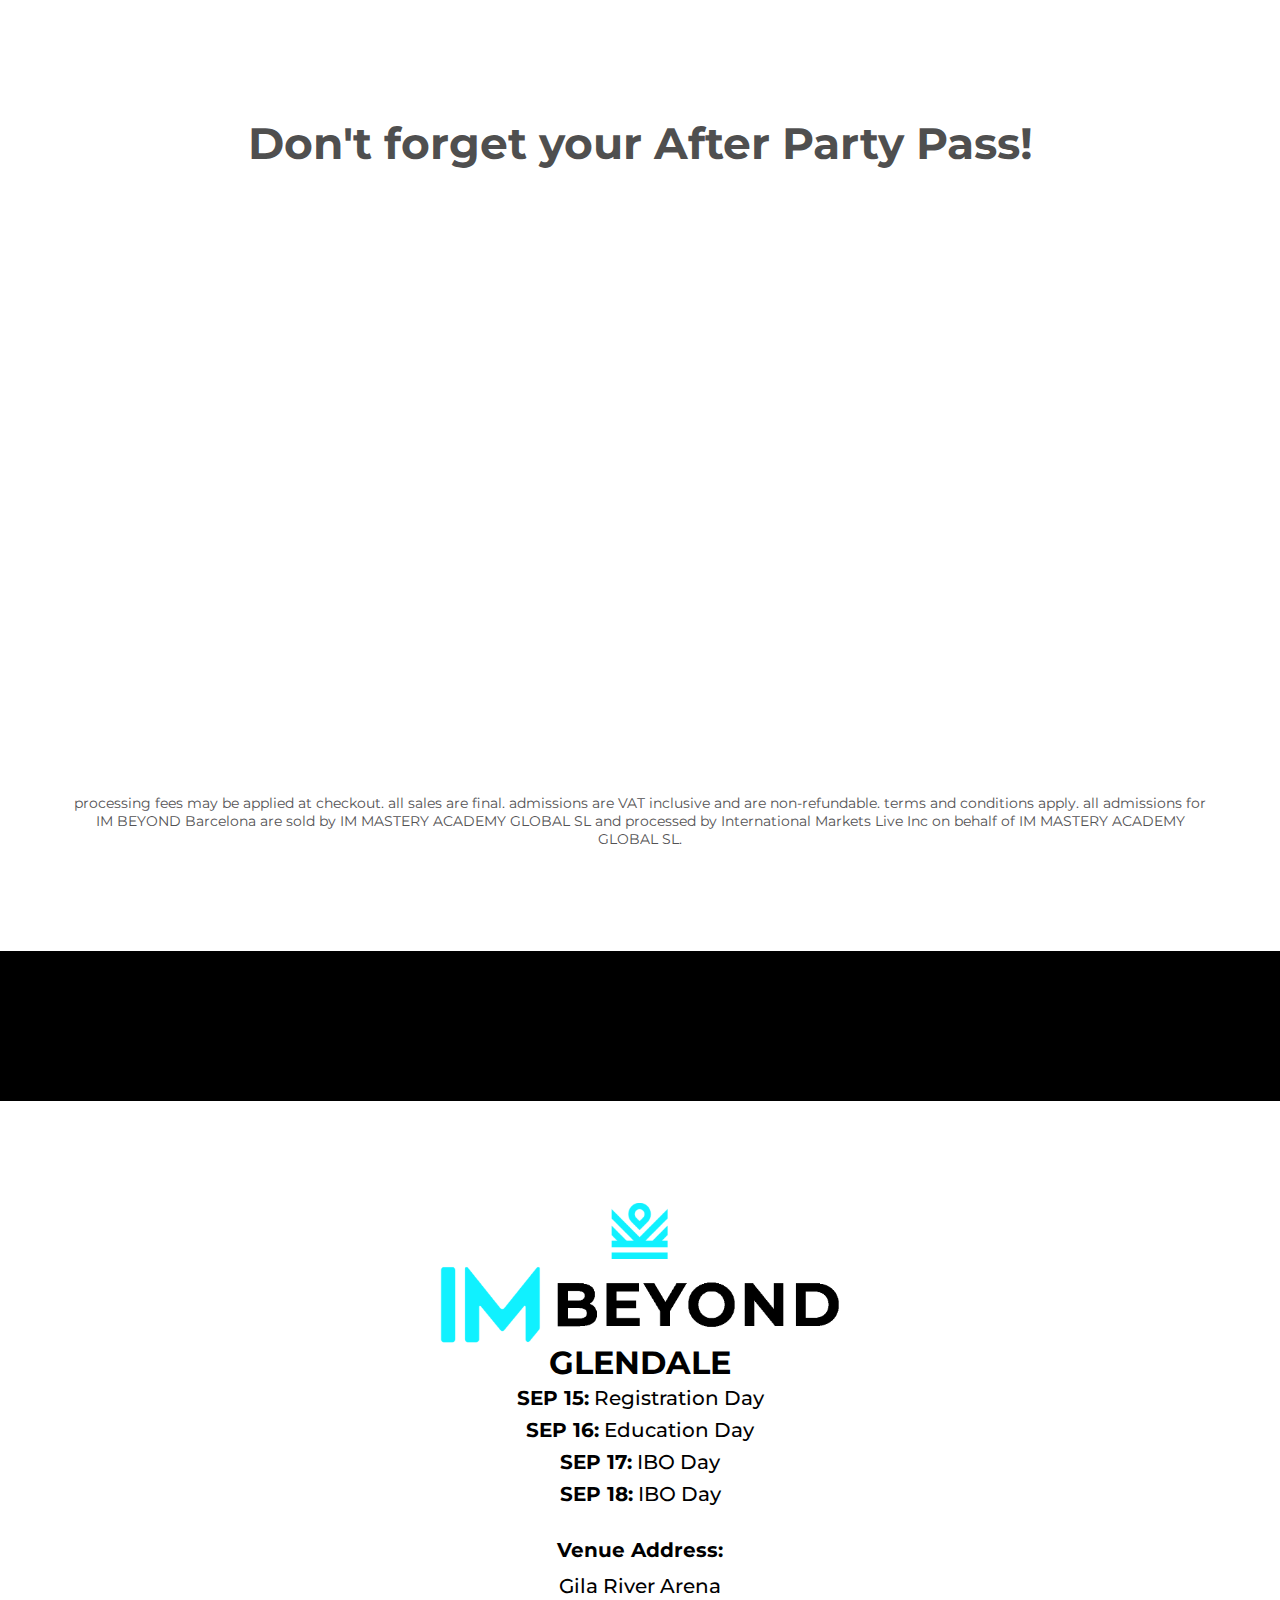
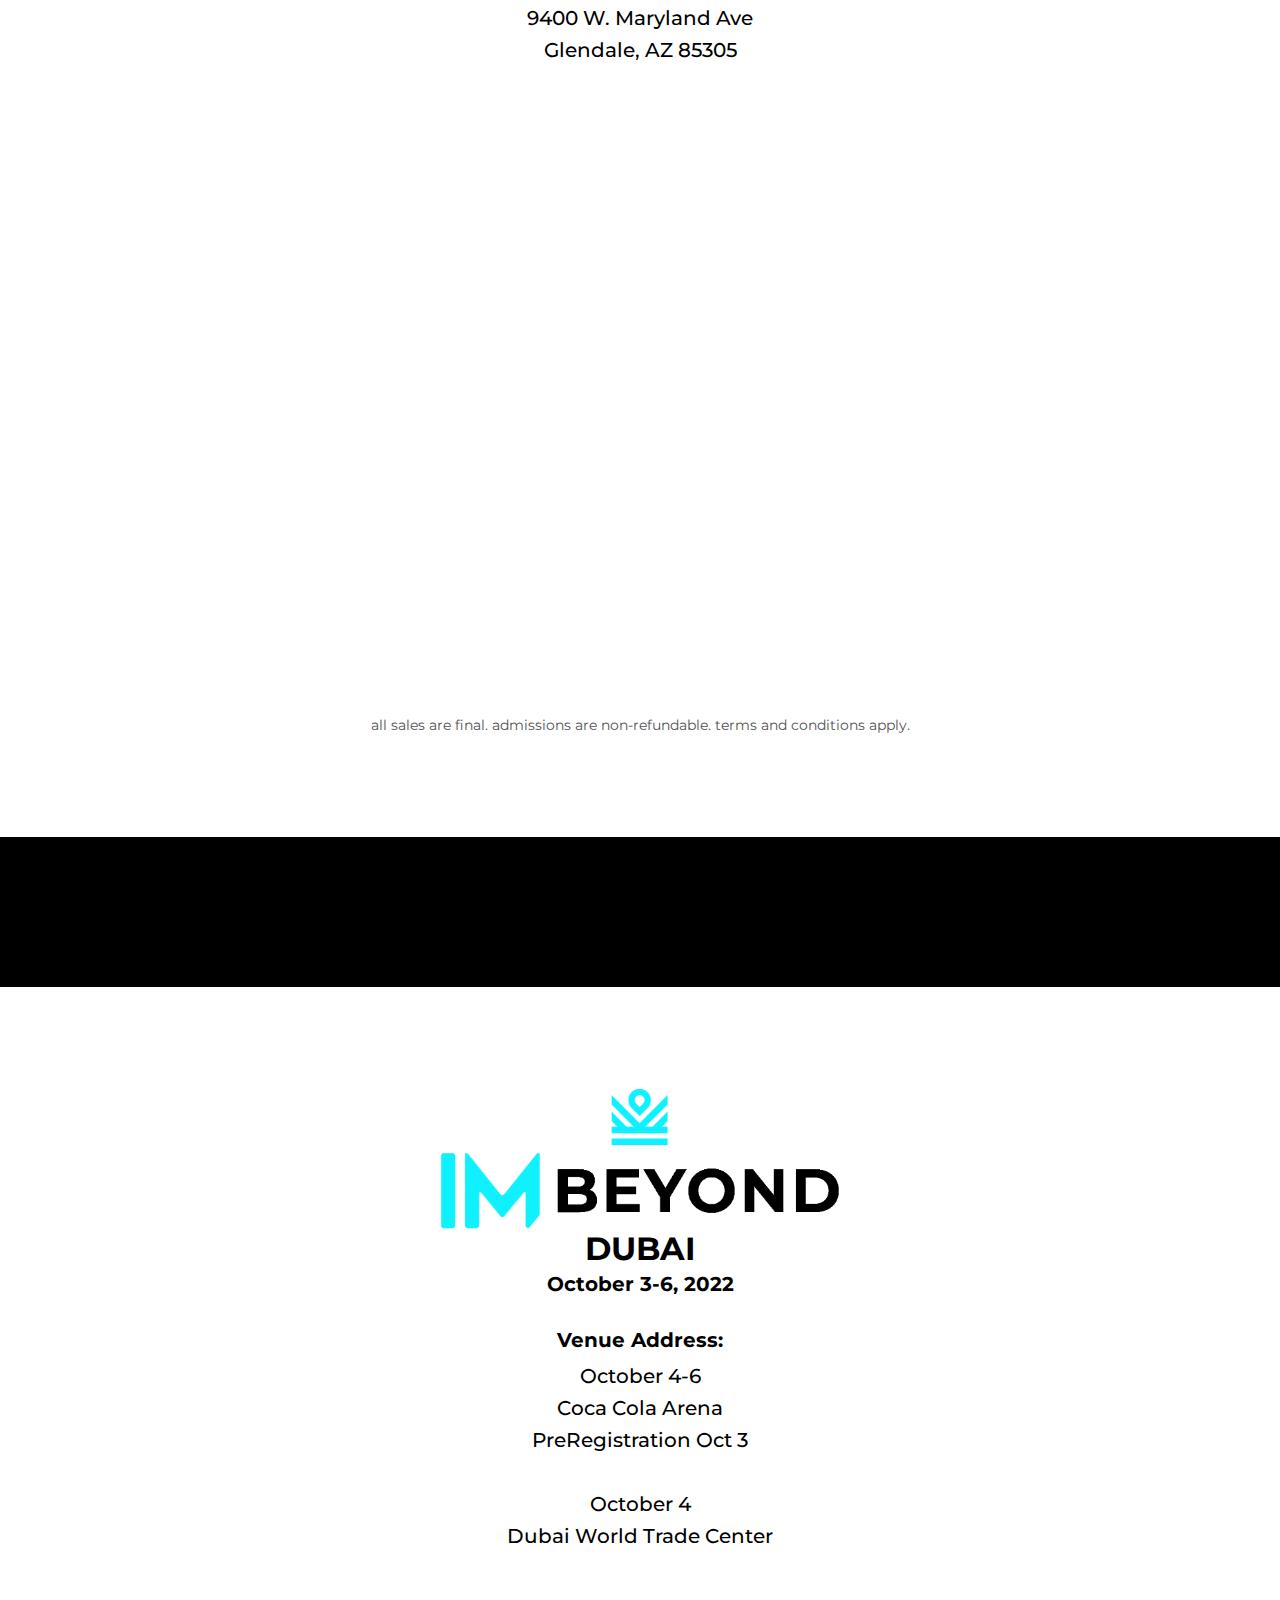
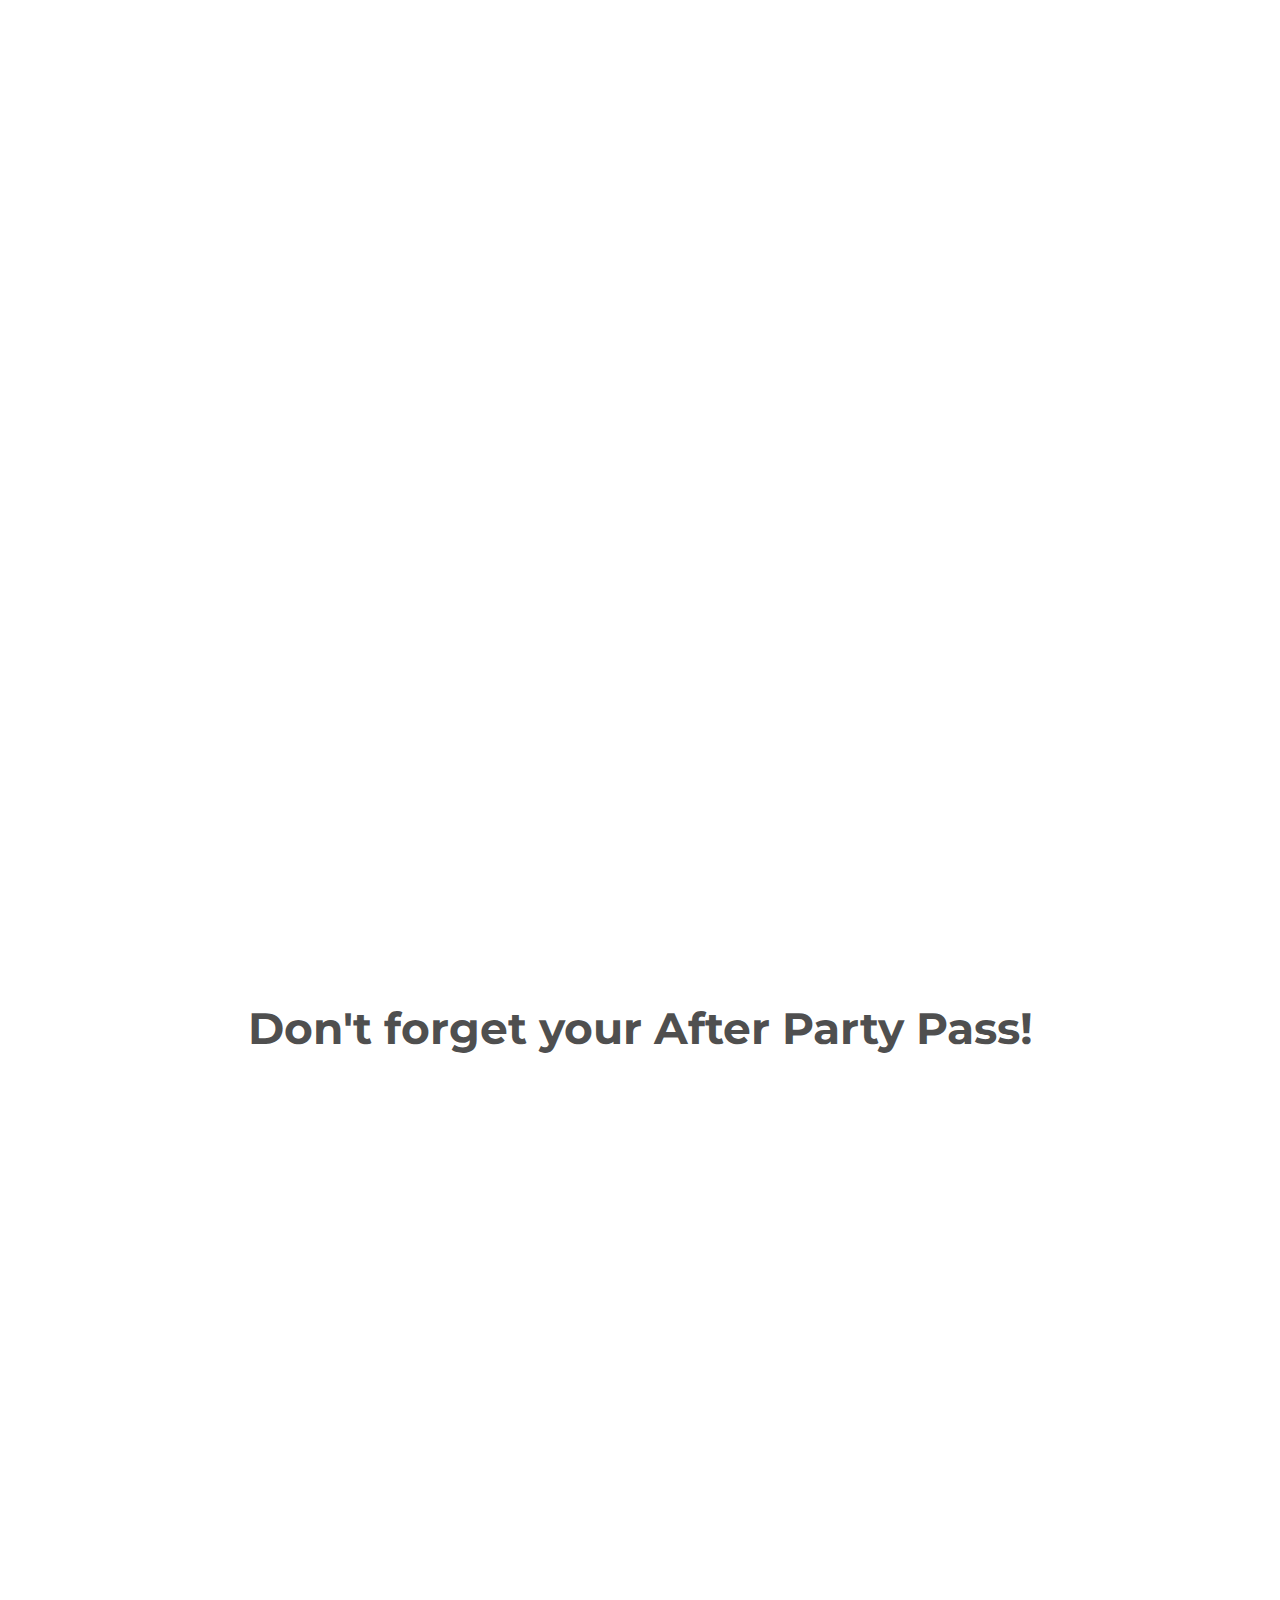
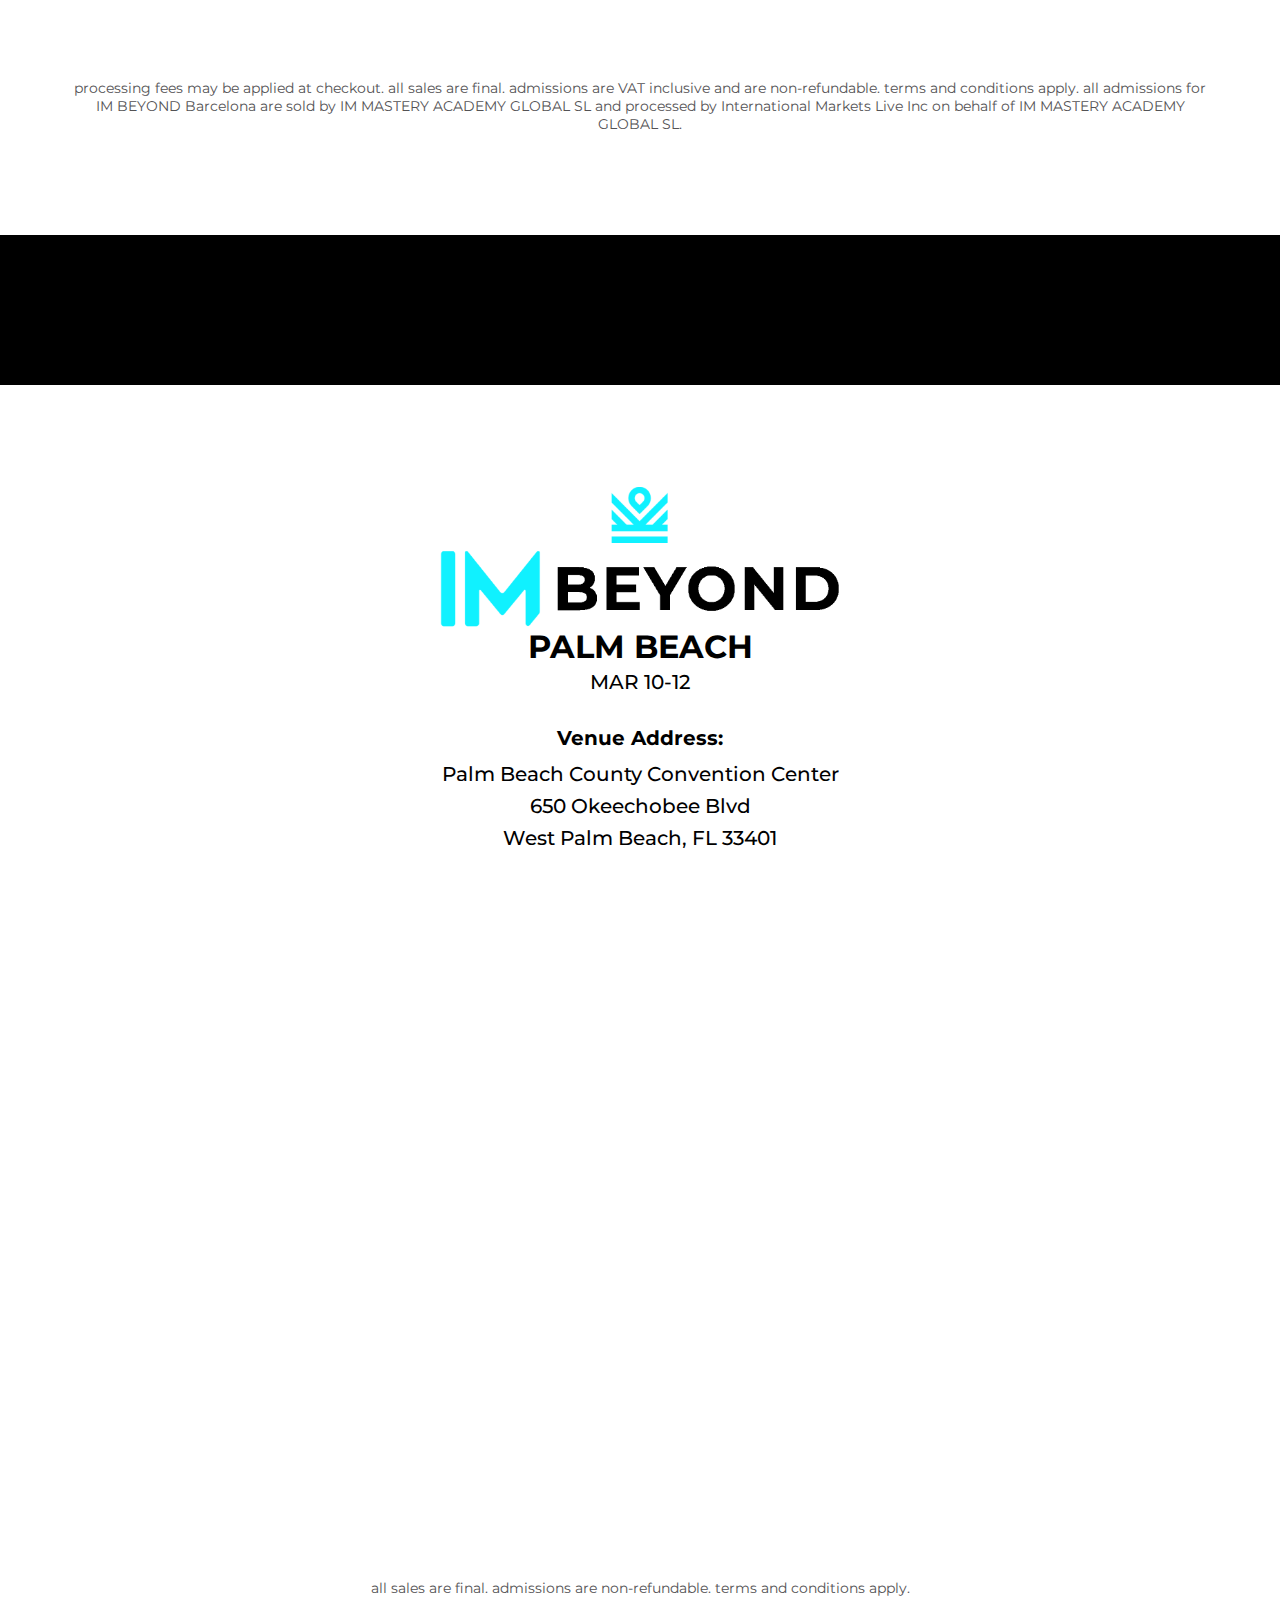
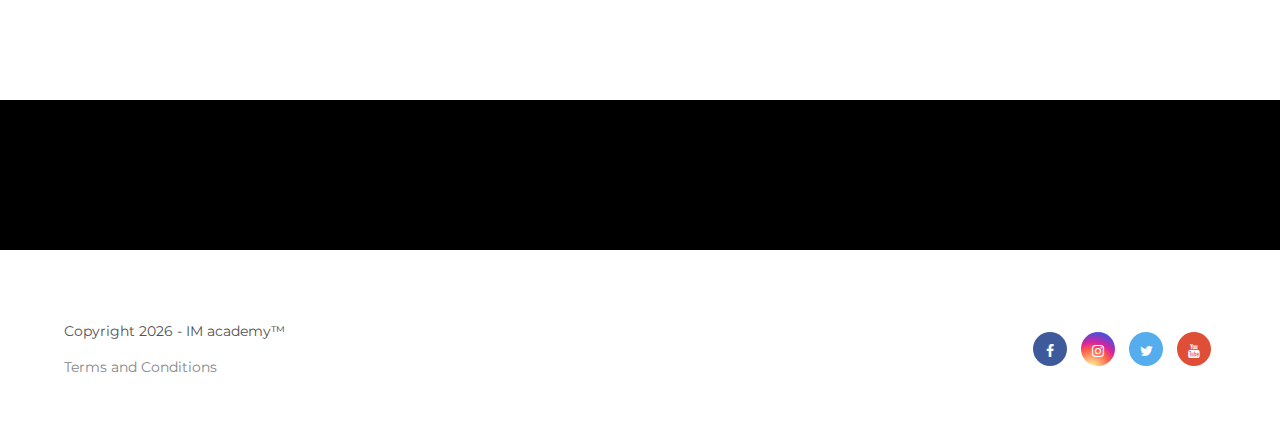
==== commit 04bcd14d: "Added label to education day card and changed BUY NOW to REGISTER NOW" ====
--- a/index.html
+++ b/index.html
@@ -1357,13 +1357,12 @@
                                             </div>
                                         </div>
                                     </div>
-                                    <div class="price">
-                                        <p class="dollar-sign"></p>
-                                        <p class="dollar-value"></p>
+                                    <div>
+                                        <p>Please register to attend the education day</p>
                                     </div>
                                     <div class="buy-manage-buttons">
                                         <div class="buy-manage-buttons">
-                                            <a target="_blank" href="https://tickets.imacademy.events/v2/events/582/register_now" class="simple-border-btn scroll-to">BUY NOW</a>
+                                            <a target="_blank" href="https://tickets.imacademy.events/v2/events/582/register_now" class="simple-border-btn scroll-to">REGISTER NOW</a>
                                             <a style="text-align: center; color: white;" target="_blank" href="https://tickets.imacademy.events/v2/events/582/manage_tickets" scroll-to">Manage Your Admissions</a>
                                         </div>
                                     </div>
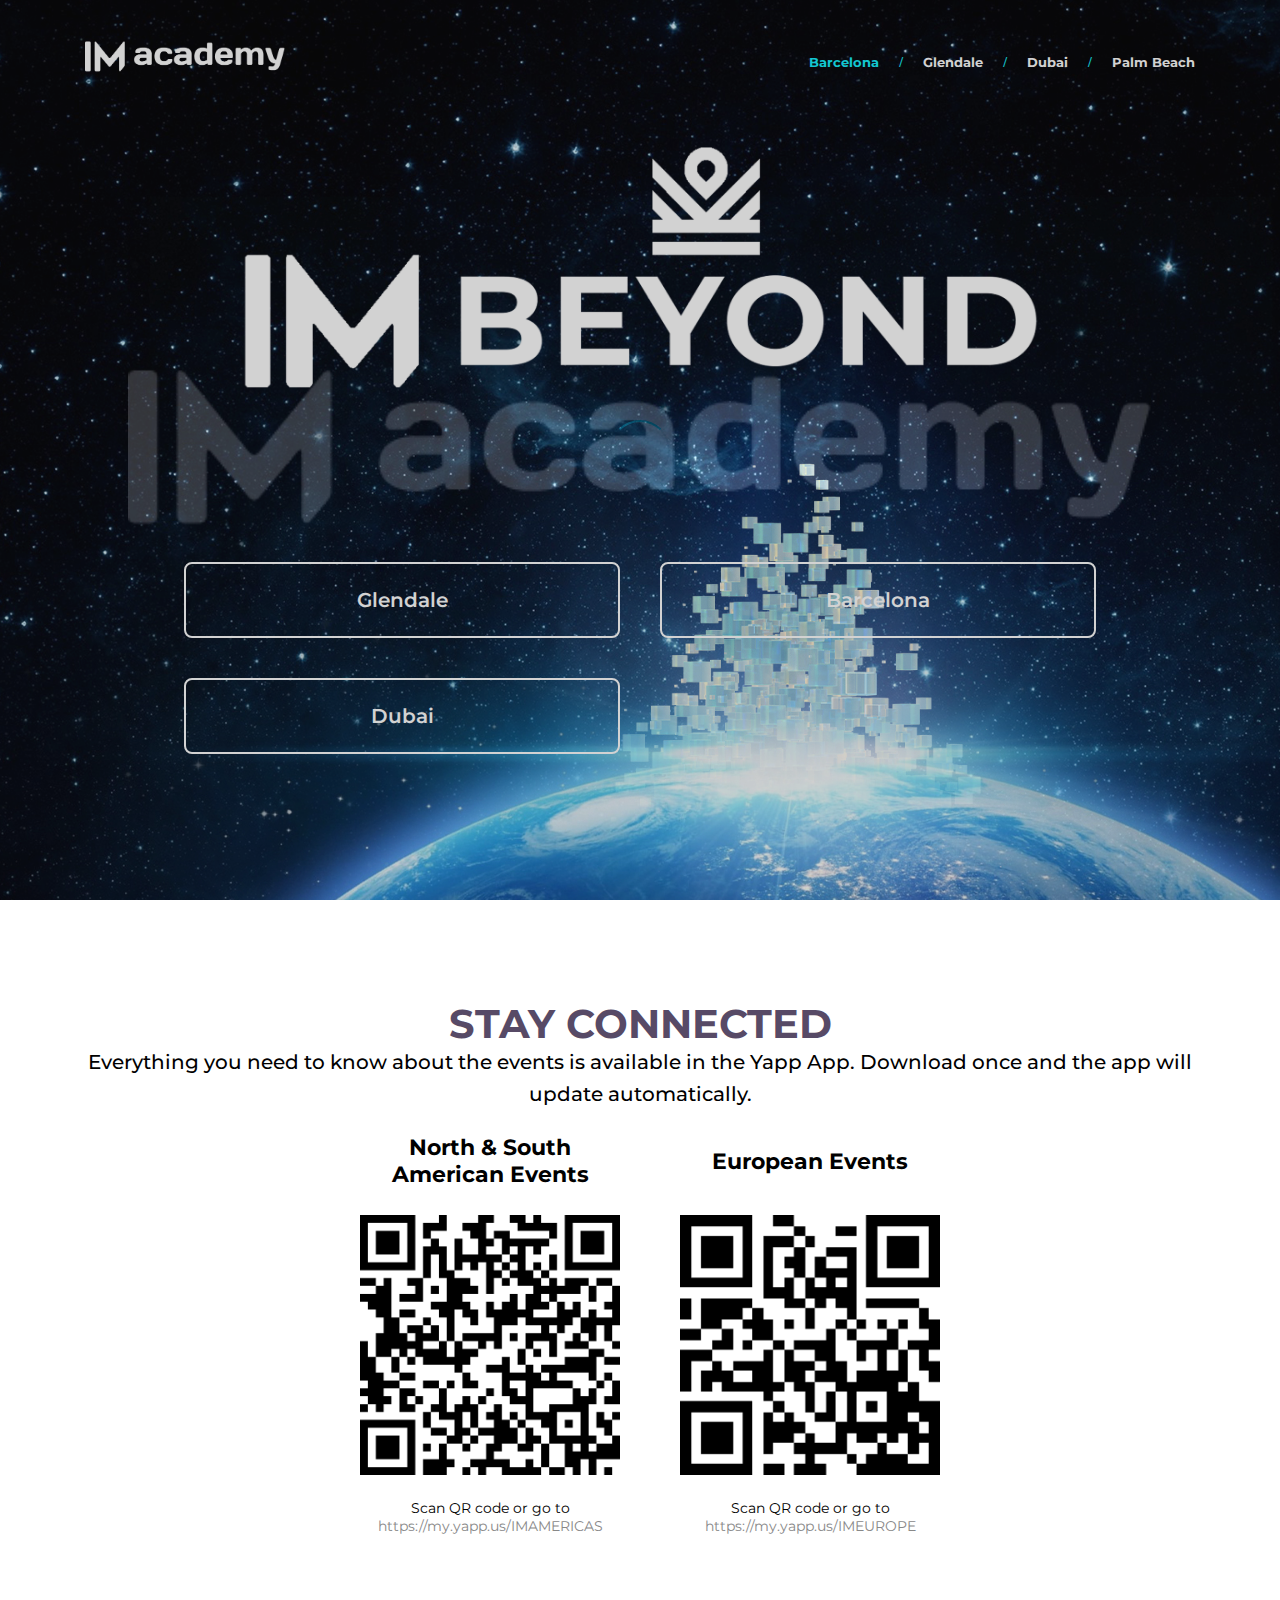
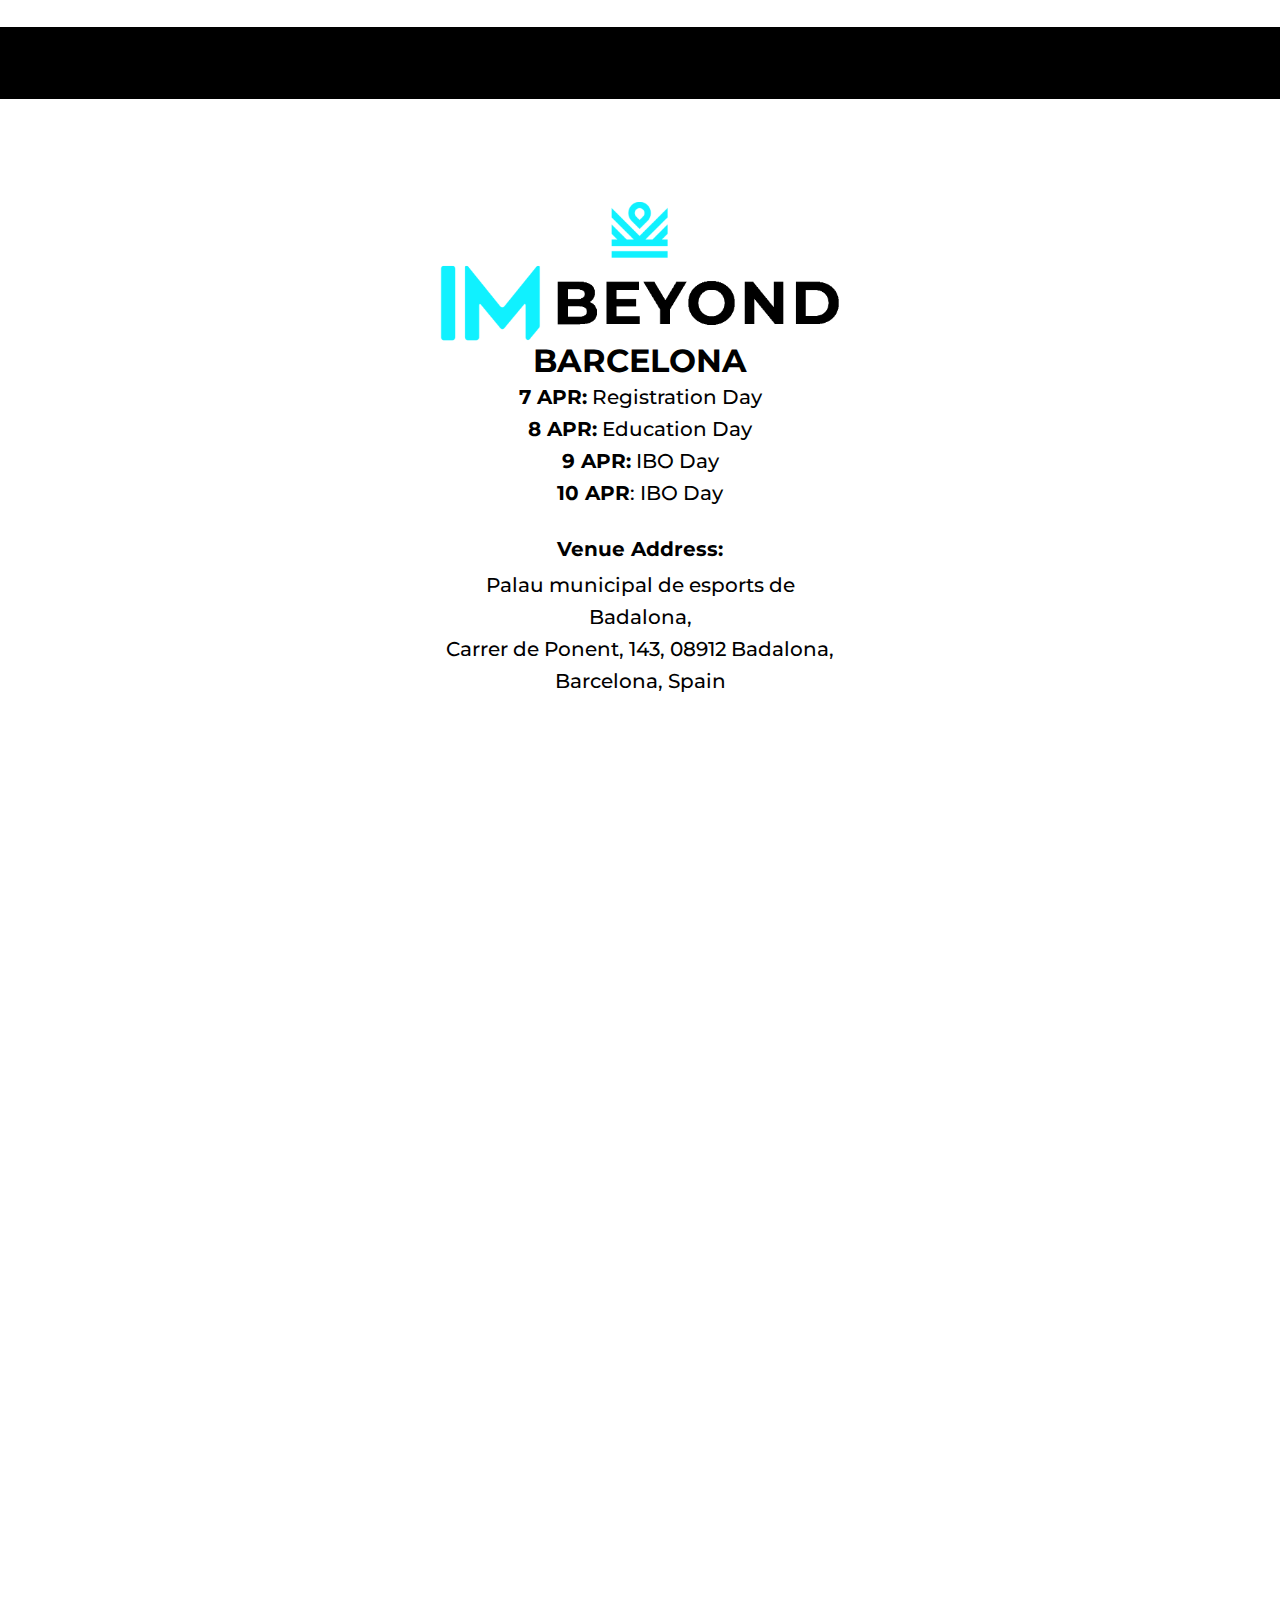
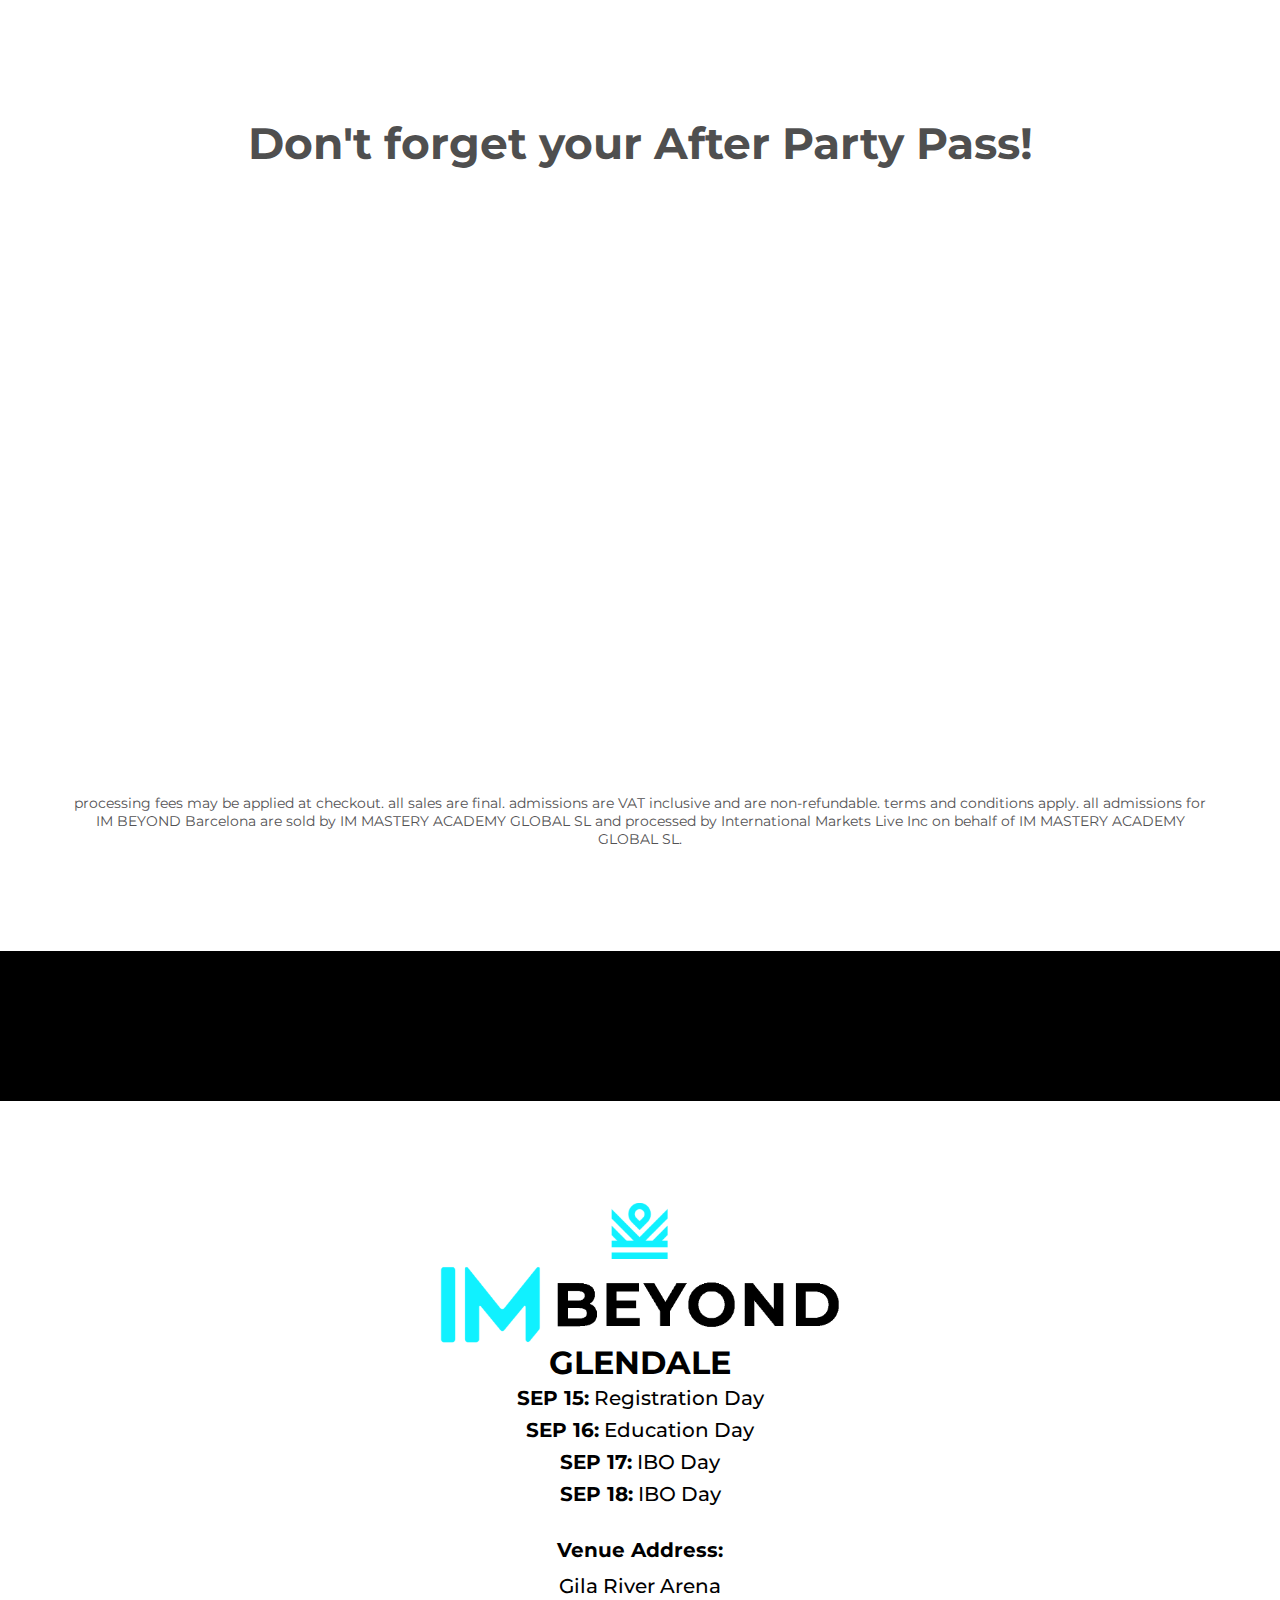
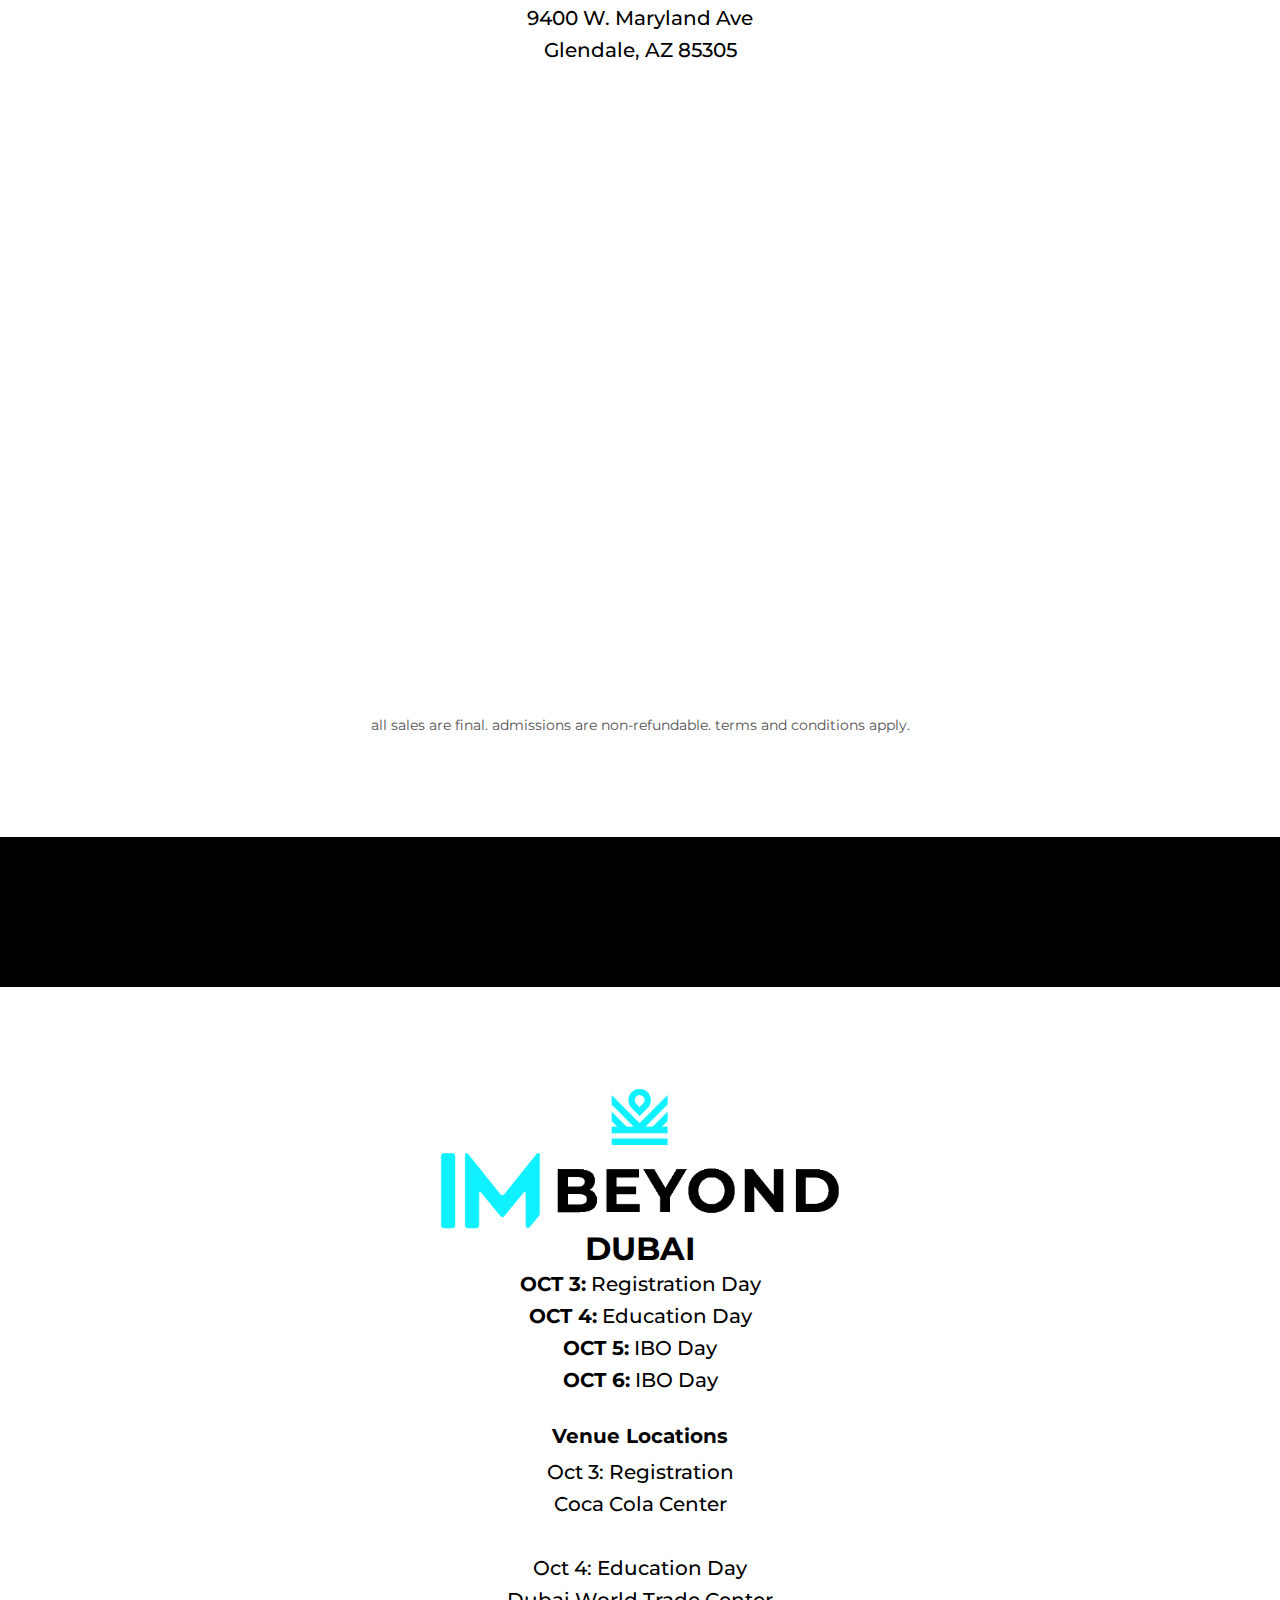
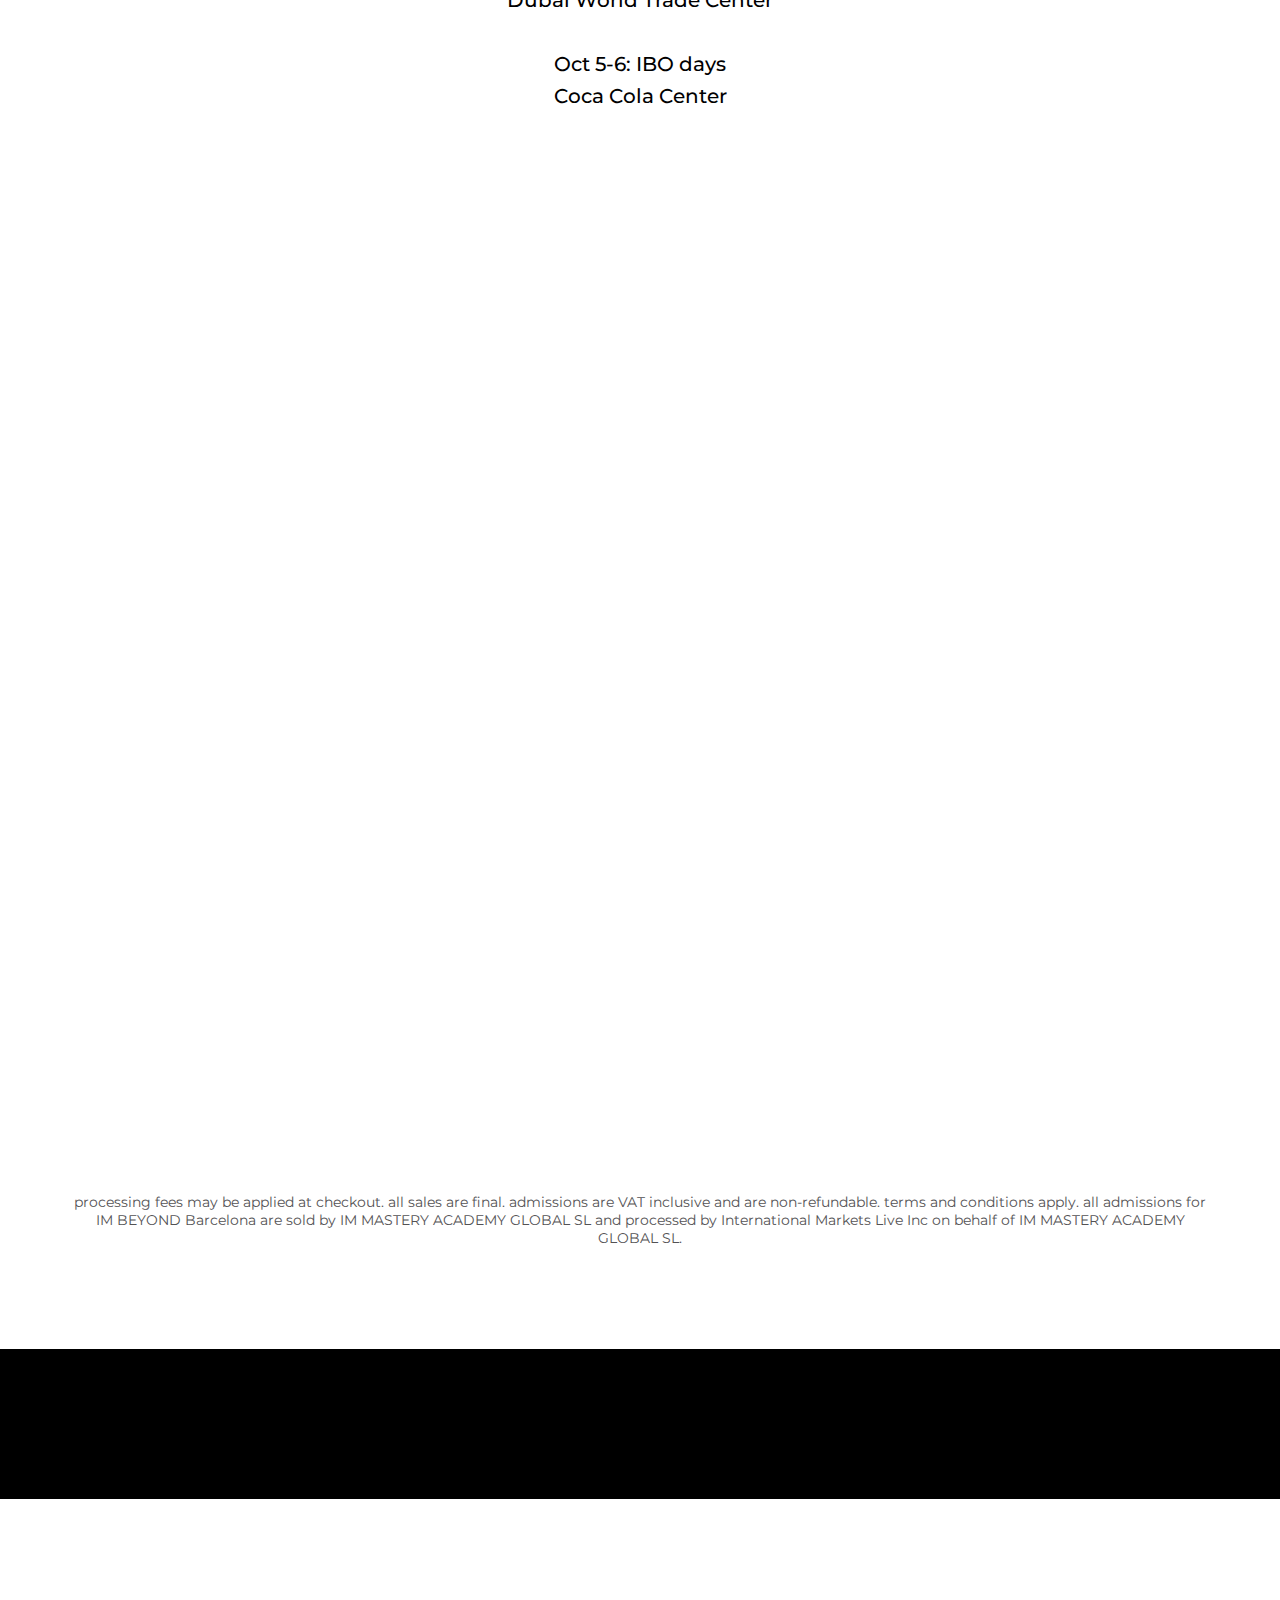
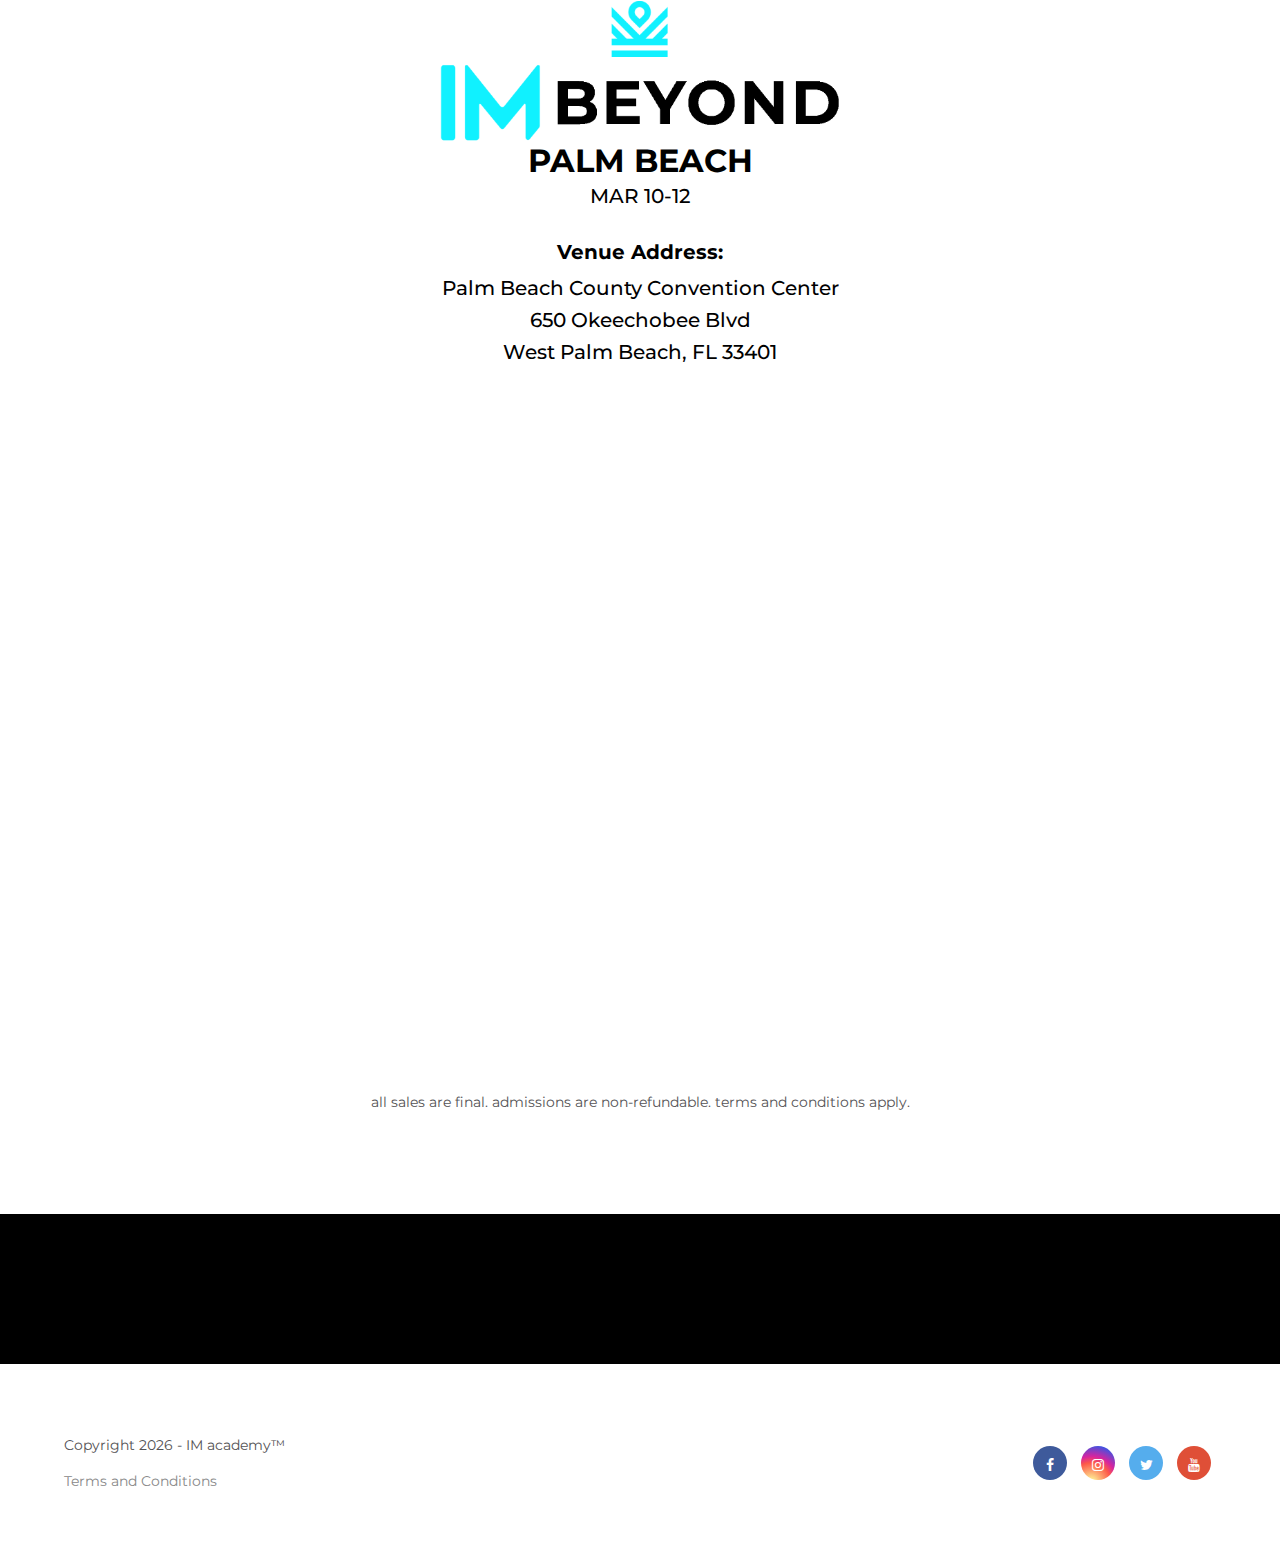
==== commit 0f9626d3: "Changes to Dubai event" ====
--- a/index.html
+++ b/index.html
@@ -1224,16 +1224,21 @@
                         <img class="section-logo" src="images/logo/IMbeyond_logo.png">
                         <div class="subtitle s2 palm">
                             <h2>DUBAI</h2>
-                            <p><b>October 3-6, 2022</b></p>
+                            <p><b>OCT 3:</b> Registration Day</p>
+                            <p><b>OCT 4:</b> Education Day</p>
+                            <p><b>OCT 5:</b> IBO Day</p>
+                            <p><b>OCT 6:</b> IBO Day</p>
                         </div>
                         <div class="subtitle s2 palm">
-                            <p style="font-weight: bold; margin-top: 24px; margin-bottom: -8px;">Venue Address:</p>
+                            <p style="font-weight: bold; margin-top: 24px; margin-bottom: -8px;">Venue Locations</p>
                             <p class="venue-address">
-                                October 4-6 <br>
-                                Coca Cola Arena <br>
-                                PreRegistration Oct 3 <br> <br>
-                                October 4 <br>
-                                Dubai World Trade Center
+                                Oct 3: Registration <br>
+                                Coca Cola Center <br> <br>
+                                Oct 4: Education Day <br>
+                                Dubai World Trade Center <br> <br>
+                                Oct 5-6: IBO days <br>
+                                Coca Cola Center <br> <br>
+                            </p>
                         </div>
                     </div>
                     <div class="text-center">
@@ -1253,6 +1258,7 @@
                                             <p class="dollar-sign">$</p>
                                             <p class="dollar-value">199</p>
                                         </div>
+                                        <span style="margin-top:12px;">LIMITED SUPPLY</span>
                                     </div>
                                     <div>
                                         <!-- <h3 style="color: white; text-align: center; margin: 0px;">Sold Out</h3> -->
@@ -1282,9 +1288,7 @@
                                         </div>
                                     </div>
                                     <div>
-                                        <p style="text-align: center; margin: 0px;"">General Admission</p>
-                                        <!-- <p style="text-align: center; margin: 0px;""><span class="plus">+</span></p> -->
-                                        <p style="text-align: center; margin: 0px;"">After Party Pass</p>
+                                        <p style="text-align: center; margin: 0px;">General Admission</p>
                                     </div>
                                     <div class="buy-manage-buttons">
                                         <a target="_blank" href="https://tickets.imacademy.events/v2/events/521/register_now" class="simple-border-btn scroll-to">BUY NOW</a>
@@ -1358,7 +1362,8 @@
                                         </div>
                                     </div>
                                     <div>
-                                        <p>Please register to attend the education day</p>
+                                        <p>Please register to attend the education day</p> <br>
+                                        <p>Registration Day is <b>mandatory</b>. Please register after purchasing your event tickets"</p>
                                     </div>
                                     <div class="buy-manage-buttons">
                                         <div class="buy-manage-buttons">
@@ -1416,35 +1421,6 @@
                             </div>
                         </div> -->
                     </div>
-                    <span class="after-party-message">Don't forget your After Party Pass!</span>
-                        <div class="wow fadeIn" data-wow-delay=".4s">
-                            <div class="pricing-item">
-                                <div class="inner">
-                                    <div class="top">
-                                        <div class="label-box">
-                                            <h2>After Party Pass</h2>
-                                        </div>
-                                        <div class="price">
-                                            <p class="dollar-sign">€</p>
-                                            <p class="dollar-value">99</p>
-                                        </div>
-                                        <span style="margin-top:12px;">LIMITED AVAILABILITY</span>
-                                    </div>
-                                    <div>
-                                        <p style="margin-bottom: 8px;">Available for General Admission & VIP Admission holders</p>
-                                        <p style="margin-bottom: 8px;">GA+ and VIP+ Admission holders are already on the list</p>
-                                    </div>
-                                    <div class="buy-manage-buttons">
-                                        <a target="_blank" href="https://tickets.imacademy.events/v2/events/506/manage_tickets" class="simple-border-btn scroll-to">BUY NOW</a>
-                                    </div>
-                                    <div>
-                                        <p style="margin-bottom: 8px; text-align:center;">Login and choose Add Add-On from the ticket action dropdown in the top right hand corner of your ticket record. From here, you can purchase the After Party Pass!</p>
-                                        <!-- <p style="text-align: center; margin-top: 18px;">In the top right hand corner of your ticket record. From here, you can purchase the After Party Pass!</p> -->
-                                    </div>
-                                    
-                                </div>
-                            </div>
-                        </div>
                     <p style="text-align: center;">processing fees may be applied at checkout. all sales are final. admissions are VAT inclusive and are non-refundable. terms and conditions apply. all admissions for IM BEYOND Barcelona are sold by IM MASTERY ACADEMY GLOBAL SL and processed by International Markets Live Inc on behalf of IM MASTERY ACADEMY GLOBAL SL.</p>
                 </div>
             </section>
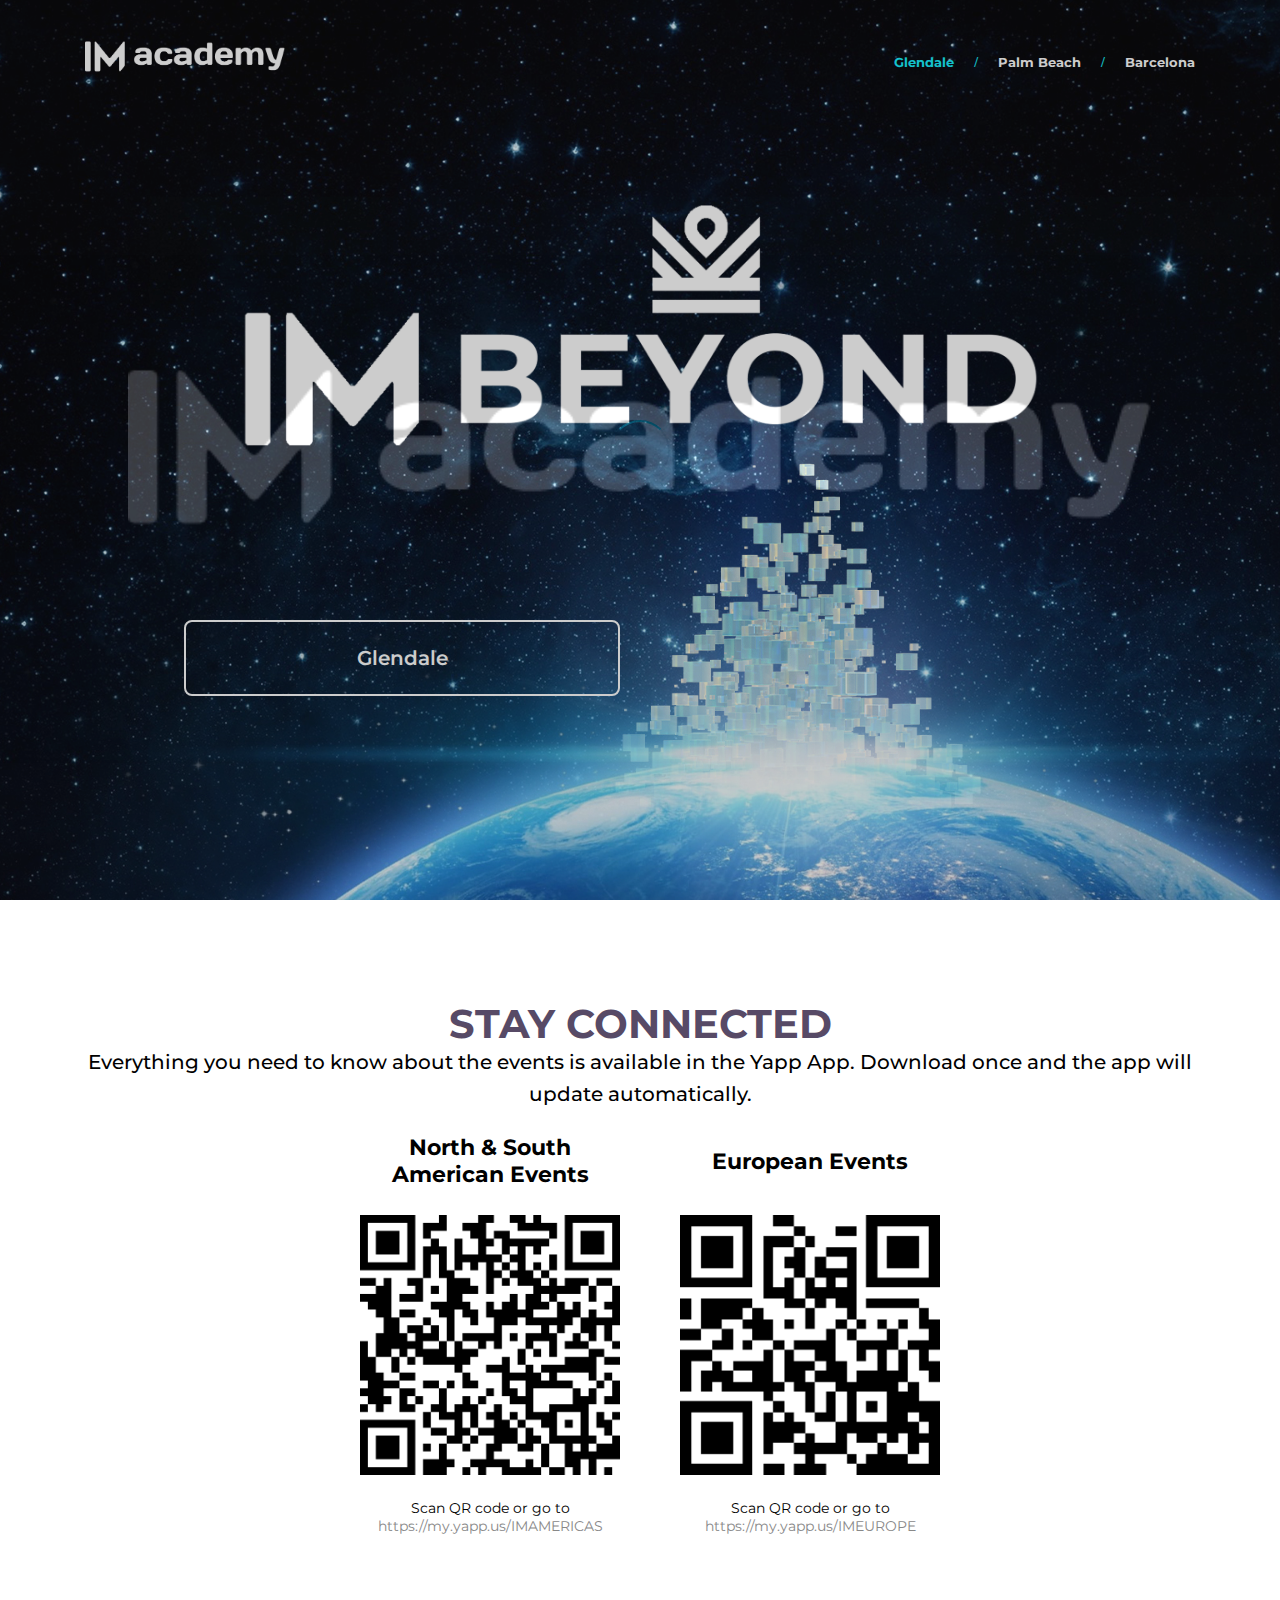
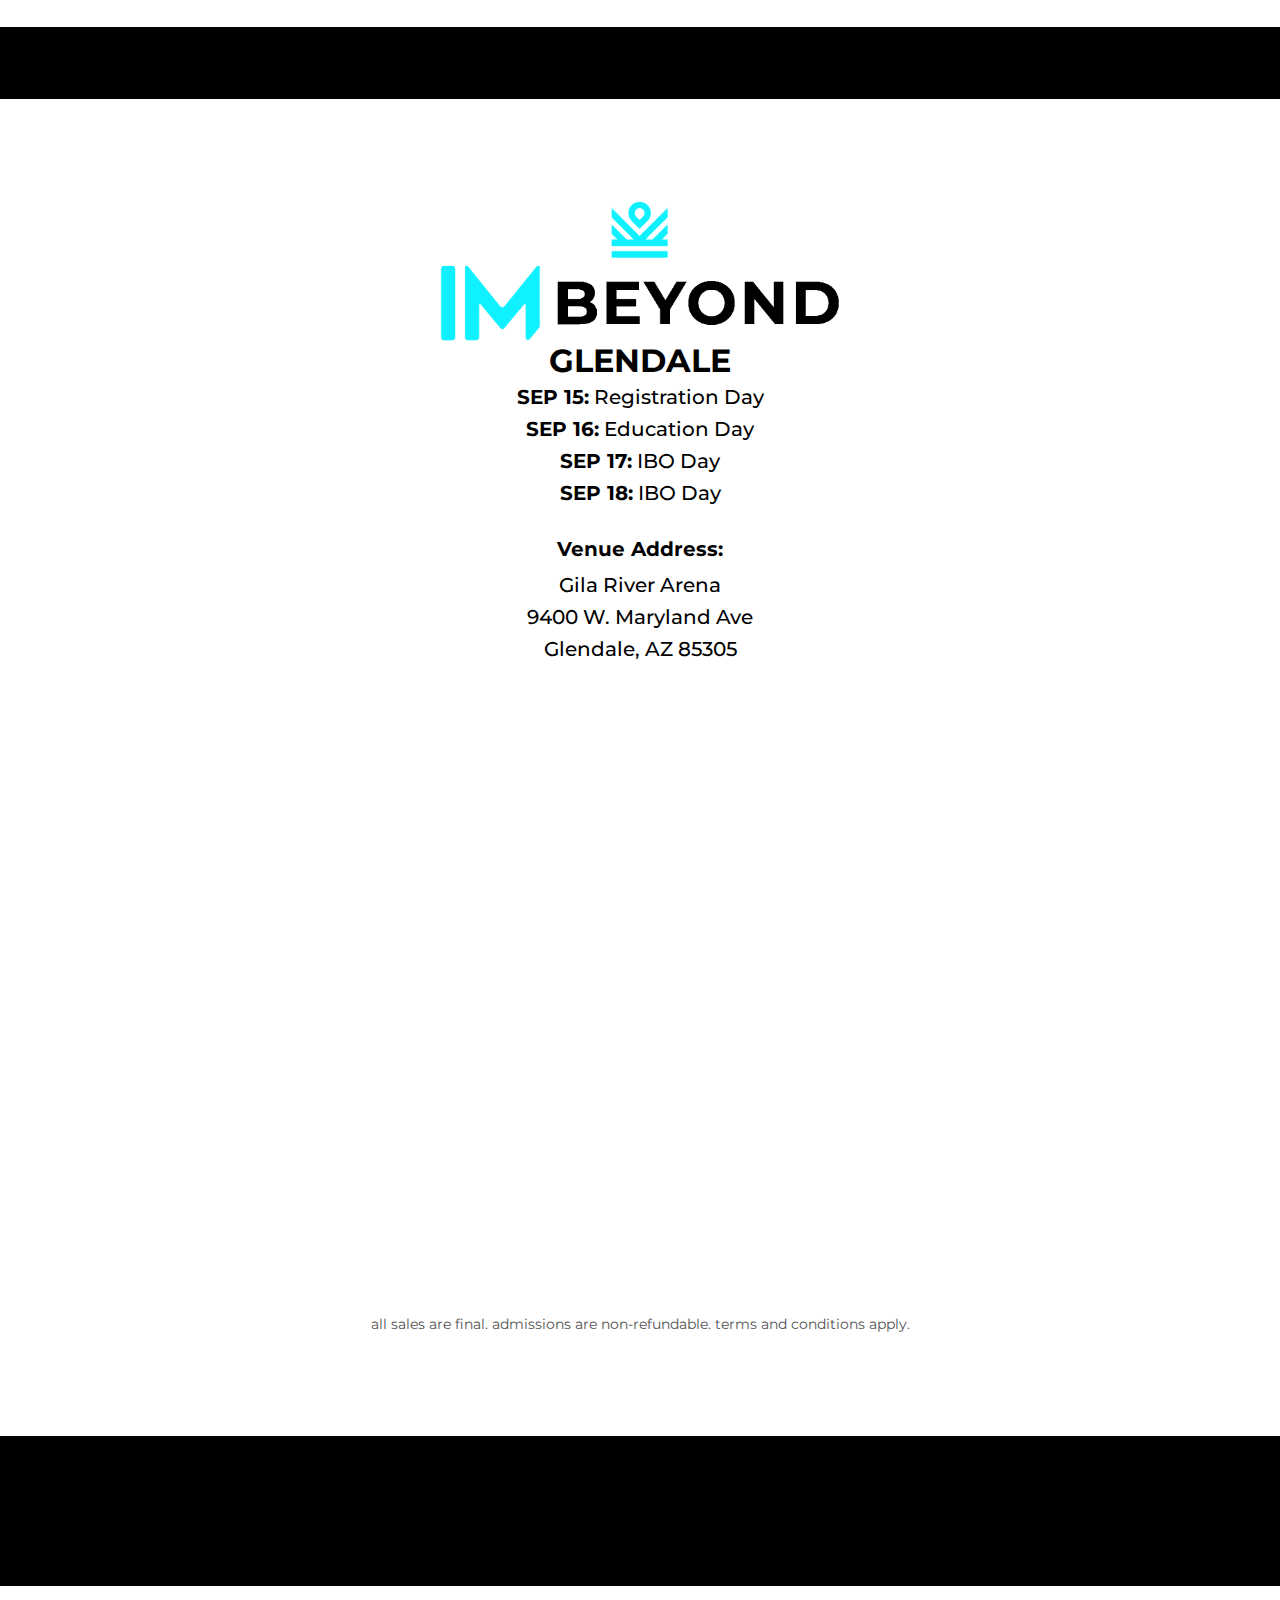
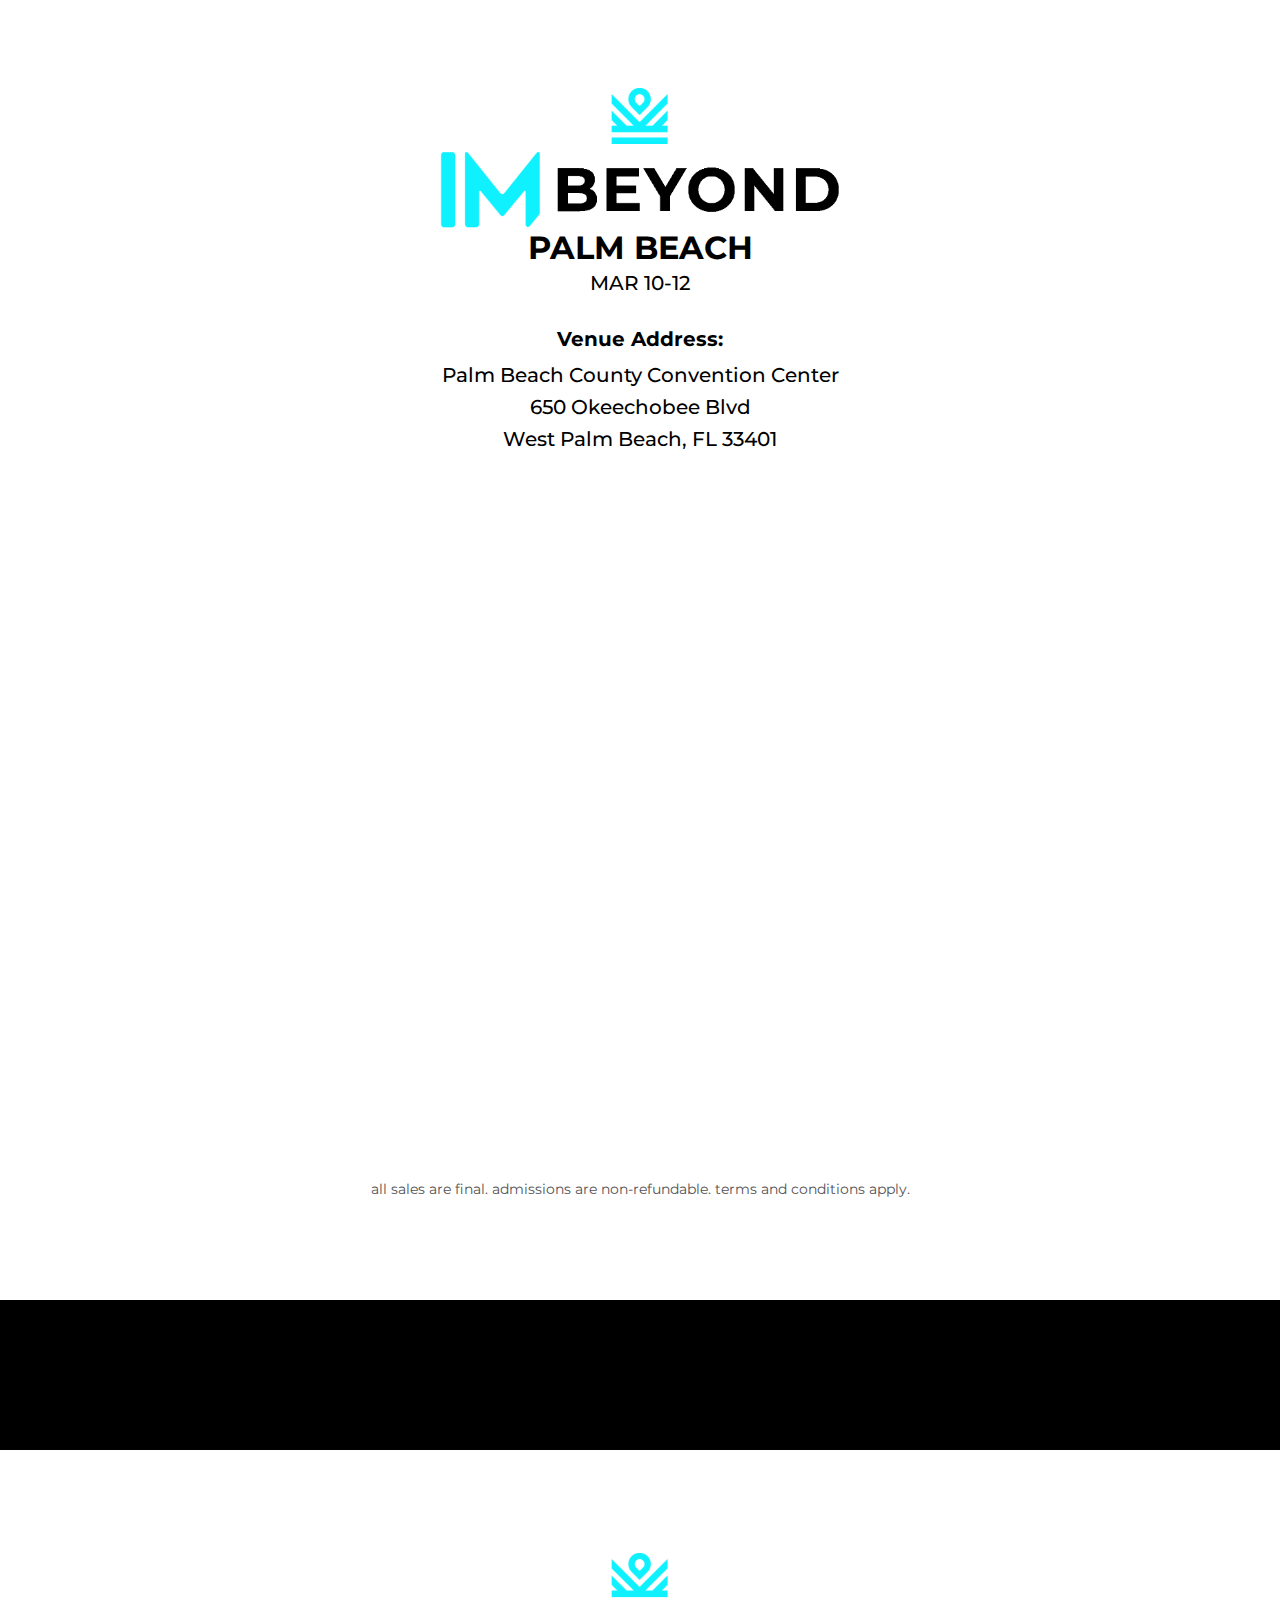
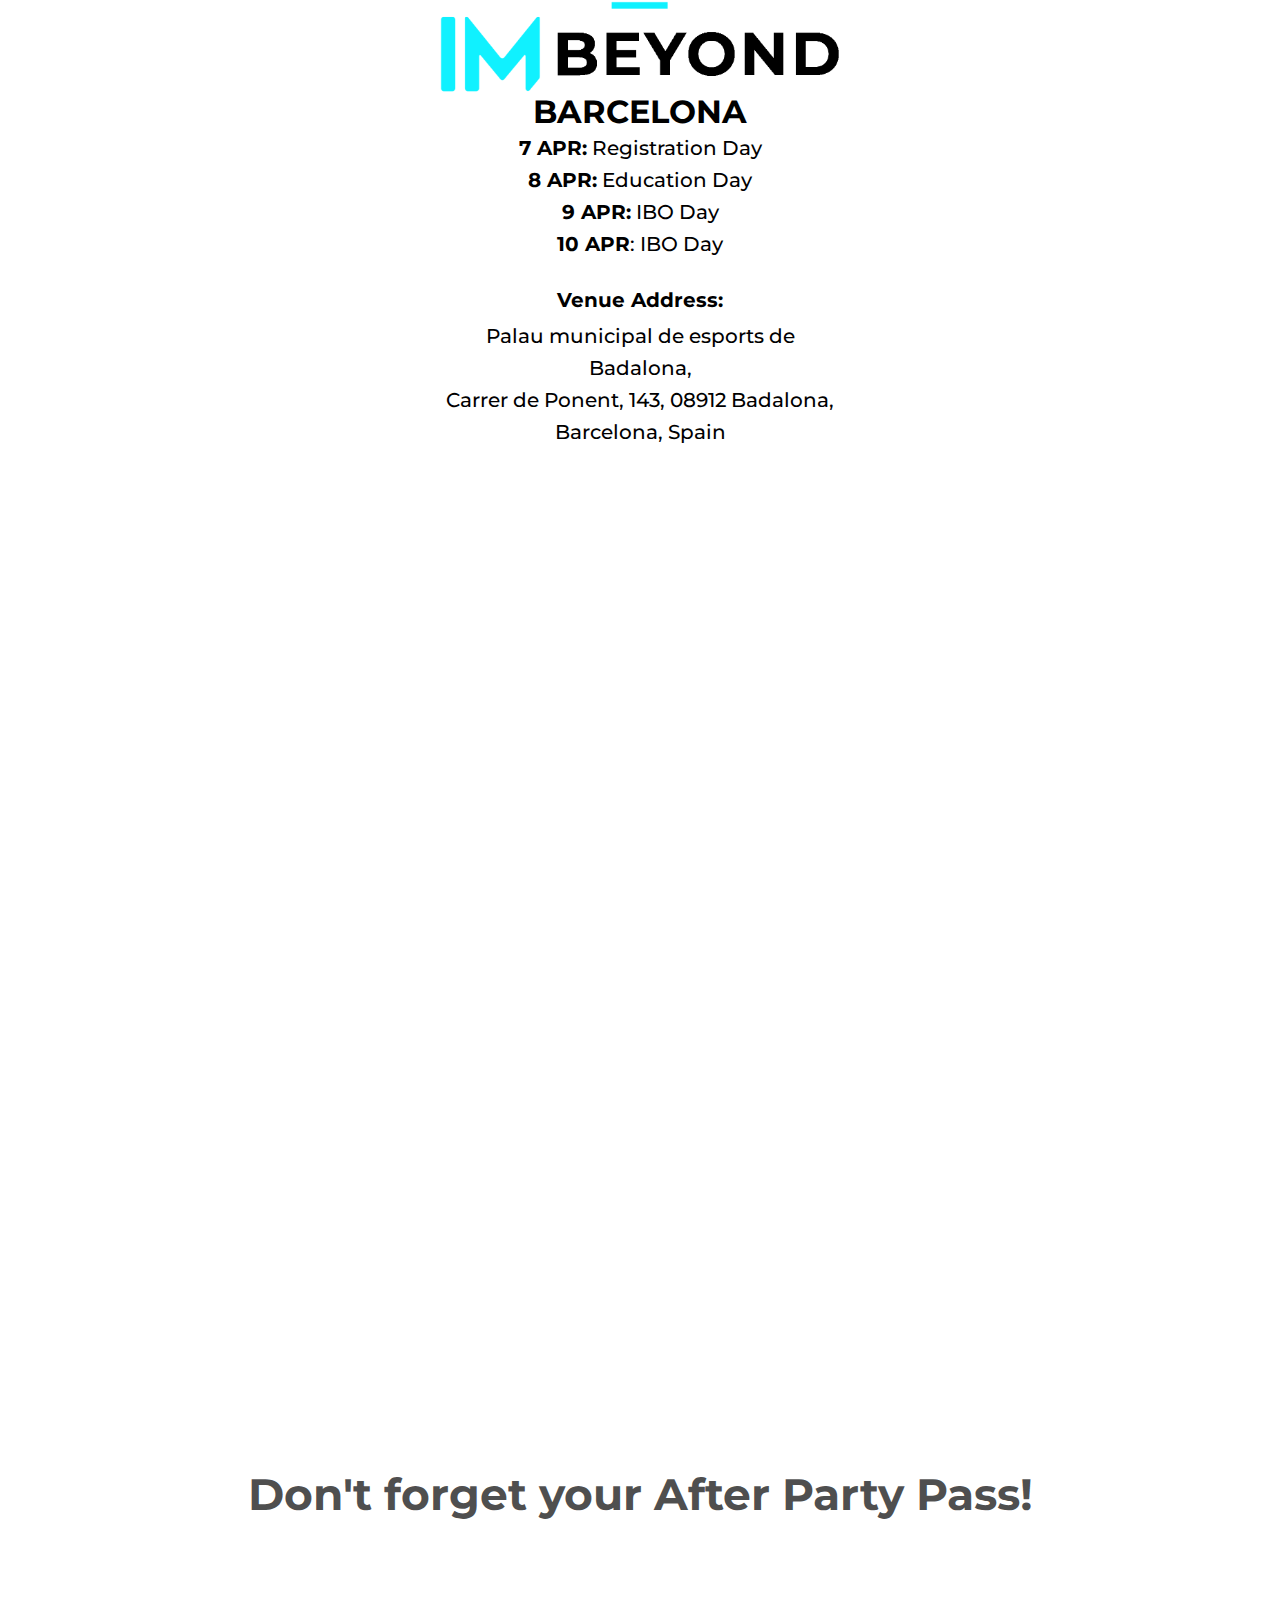
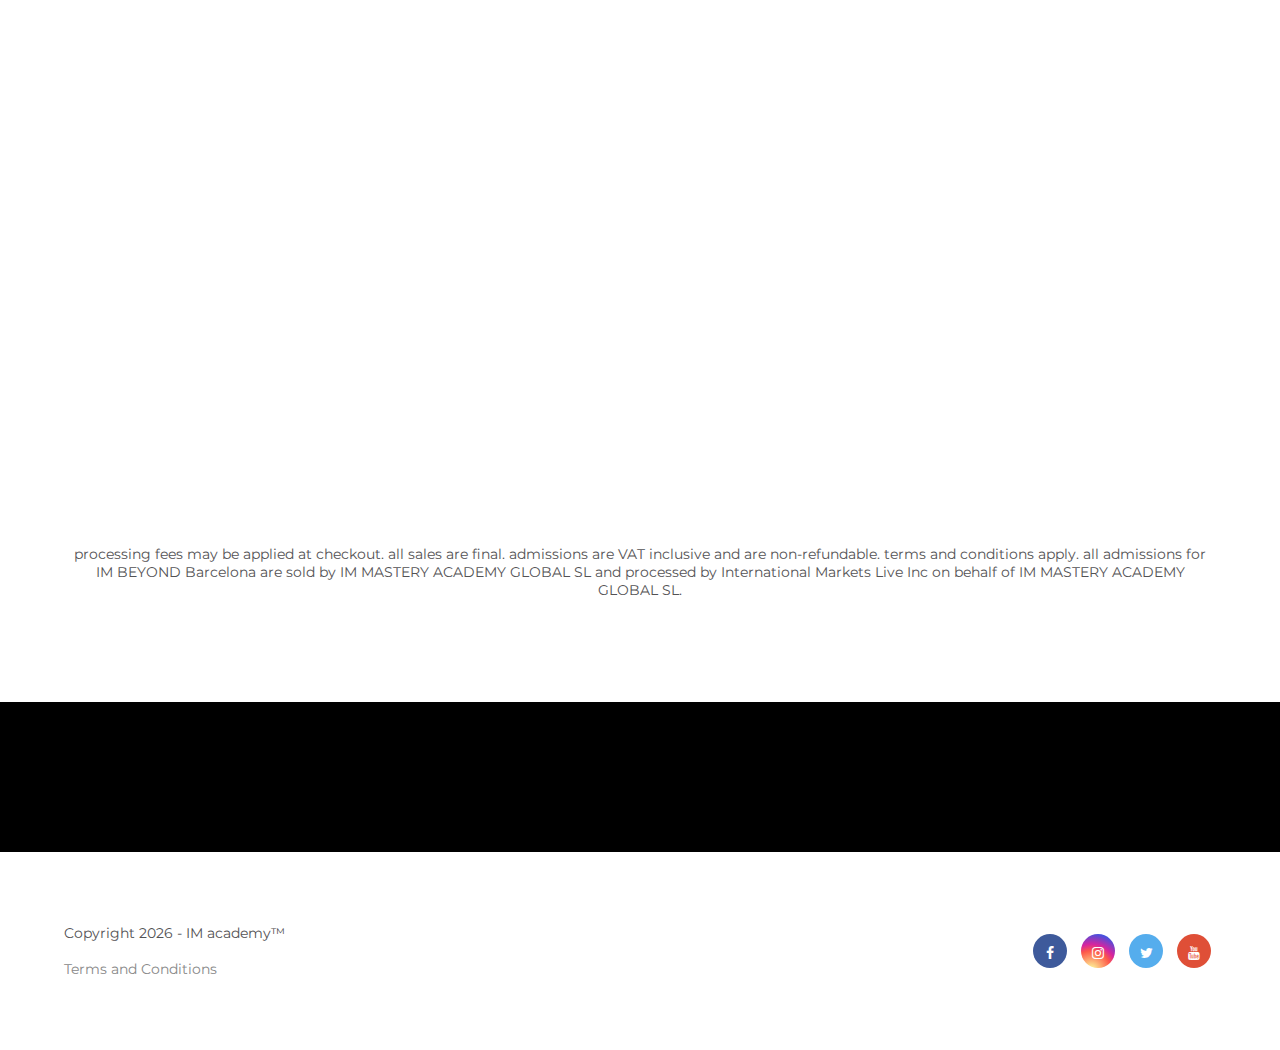
==== commit a42f9a81: "update" ====
--- a/index.html
+++ b/index.html
@@ -172,10 +172,9 @@
                         <!-- mainmenu begin -->
                         <nav>
                             <ul id="mainmenu">
-                                <li><a class="active" href="#barcelona">Barcelona</a></li>
-                                <li><a href="#glendale">Glendale</a></li>
-                                <li><a href="#glendale">Dubai</a></li>
+                                <li><a class="active" href="#glendale">Glendale</a></li>
                                 <li><a href="#palm-beach">Palm Beach</a></li>
+                                <li><a href="#barcelona">Barcelona</a></li>
                                 <!-- <li><a href="#section-about">About</a></li> -->
                                 <!-- <li><a href="#section-speakers">Speakers</a></li> -->
                                 <!-- <li><a href="#section-schedules">Schedules</a></li> -->
@@ -230,14 +229,8 @@
                                     <div 
                                     id="header-buttons"
                                     class="header-buttons">
-                                        <a href="#glendale" class="header-button">
+                                        <a href="#glendale" class="header-button pulse-header-button">
                                             <span>Glendale</span>
-                                        </a>
-                                        <a href="#barcelona" class="header-button">
-                                            <span>Barcelona</span>
-                                        </a>
-                                        <a href="#dubai" class="header-button pulse-header-button">
-                                            <span>Dubai</span>
                                         </a>
                                     </div>
                                 </div>
@@ -835,6 +828,308 @@
             
             <!-- section begin -->
             <!-- <section id="section-tickets" class=section-tickets> -->
+            <section id="glendale">
+                <div class="section-container">
+                    <!-- <div class="text-center">
+                        <h2 class="wow fadeInUp">pricing</h2>
+                        <div class="small-border wow fadeInUp" data-wow-delay=".2s"></div>
+                        <div class="spacer-half"></div>
+                    </div> -->
+                        <!-- <div id="defaultCountdown"></div> -->
+                    <div class="logo-container">
+                        <img class="section-logo" src="images/logo/IMbeyond_logo.png">
+                        <div class="subtitle s2 palm">
+                            <h2>GLENDALE</h2>
+                            <p><b>SEP 15:</b> Registration Day</p>
+                            <p><b>SEP 16:</b> Education Day</p>
+                            <p><b>SEP 17:</b> IBO Day</p>
+                            <p><b>SEP 18:</b> IBO Day</p>
+                        </div>
+                        <div class="subtitle s2 palm">
+                            <p style="font-weight: bold; margin-top: 24px; margin-bottom: -8px;">Venue Address:</p>
+                            <p class="venue-address">
+                                Gila River Arena <br>
+                                9400 W. Maryland Ave <br>
+                                Glendale, AZ 85305
+                            </p>
+                        </div>
+                    </div>
+                    <div class="text-center">
+                        <h2 style="color: #000" class="wow fadeInUp">Admissions</h2>
+                        <p class="wow fadeInUp">Purchase any of the available admission types to experience IM BEYOND - GLENDALE!</p>
+                    </div>
+                    <div class="pricing-items">
+                        <div class="wow fadeIn" data-wow-delay=".4s">
+                            <div class="pricing-item">
+                                <div class="inner">
+                                    <div class="top">
+                                        <div class="label-box">
+                                            <h2>General Admission</h2>
+                                        </div>
+                                        <span class="early-bird-label">Early Bird Pricing</span>
+                                        <div class="price">
+                                            <p class="dollar-sign">$</p>
+                                            <p class="dollar-value">179</p>
+                                        </div>
+                                    </div>
+                                    <div>
+                                    </div>
+                                    <div class="buy-manage-buttons">
+                                        <a target="_blank" href="https://tickets.imacademy.events/v2/events/520/register_now" class="simple-border-btn scroll-to">BUY NOW</a>
+                                        <a style="text-align: center; color: white;" target="_blank" href="https://tickets.imacademy.events/v2/events/520/manage_tickets" scroll-to">Manage Your Admissions</a>
+                                    </div>
+                                </div>
+                            </div>
+                        </div>
+                        <div class="wow fadeIn" data-wow-delay=".4s">
+                            <div class="pricing-item">
+                                <div class="inner">
+                                    <div class="top">
+                                        <div class="label-box">
+                                            <h2>VIP</h2>
+                                        </div>
+                                        <span class="early-bird-label">Early Bird Pricing</span>
+                                        <div class="price">
+                                            <p class="dollar-sign">$</p>
+                                            <p class="dollar-value">349</p>
+                                        </div>
+                                    </div>
+                                    <div>
+                                        <p style="margin-bottom: 8px;">Early Entry Into Venue</p>
+                                        <p style="margin-bottom: 8px;">Exclusive VIP Seating Area</p>
+                                    </div>
+                                    <div class="buy-manage-buttons">
+                                        <a target="_blank" href="https://tickets.imacademy.events/v2/events/520/register_now" class="simple-border-btn scroll-to">BUY NOW</a>
+                                        <a style="text-align: center; color: white;" target="_blank" href="https://tickets.imacademy.events/v2/events/520/manage_tickets" scroll-to">Manage Your Admissions</a>
+                                    </div>
+                                </div>
+                            </div>
+                        </div>
+                        <div class="wow fadeIn" data-wow-delay=".4s">
+                            <div class="pricing-item">
+                                <div class="inner">
+                                    <div class="top">
+                                        <div class="label-box">
+                                            <h2>VIP</h2>
+                                            <span class="plus">+</span>
+                                        </div>
+                                        <div class="price">
+                                            <p class="dollar-sign">$</p>
+                                            <p class="dollar-value">459</p>
+                                        </div>
+                                    </div>
+                                    <div>
+                                        <p style="text-align: center; margin: 0px;">VIP Benefits</p>
+                                        <p style="text-align: center; margin: 0px;"><span class="plus">+</span></p>
+                                        <p style="text-align: center; margin: 0px;">After Party Pass</p>
+                                        <p style="text-align: center; margin: 0px;"><span class="plus">+</span></p>
+                                        <p style="text-align: center; margin: 0px;">Meet & Greet</p>
+                                    </div>
+                                    <div class="buy-manage-buttons">
+                                        <a target="_blank" href="https://tickets.imacademy.events/v2/events/520/register_now" class="simple-border-btn scroll-to">BUY NOW</a>
+                                        <a style="text-align: center; color: white;" target="_blank" href="https://tickets.imacademy.events/v2/events/520/manage_tickets" scroll-to">Manage Your Admissions</a>
+                                    </div>
+                                </div>
+                            </div>
+                        </div>
+                    </div>
+                    <p style="text-align: center;">all sales are final. admissions are non-refundable. terms and conditions apply.</p>
+                </div>
+            </section>
+            <div class="section-divider"></div>
+            <section id="palm-beach">
+                <div class="section-container">
+                    <!-- <div class="text-center">
+                        <h2 class="wow fadeInUp">pricing</h2>
+                        <div class="small-border wow fadeInUp" data-wow-delay=".2s"></div>
+                        <div class="spacer-half"></div>
+                    </div> -->
+                        <!-- <div id="defaultCountdown"></div> -->
+                    <div class="logo-container">
+                        <img class="section-logo" src="images/logo/IMbeyond_logo.png">
+                        <div class="subtitle s2 palm">
+                            <h2>PALM BEACH</h2>
+                            <p>MAR 10-12</p>
+                        </div>
+                        <div class="subtitle s2 palm">
+                            <p style="font-weight: bold; margin-top: 24px; margin-bottom: -8px;">Venue Address:</p>
+                            <p class="venue-address">
+                                Palm Beach County Convention Center <br>
+                                650 Okeechobee Blvd <br>
+                                West Palm Beach, FL 33401
+                            </p>
+                        </div>
+                    </div>
+                    <div class="pricing-items">
+                        <div class="wow fadeIn" data-wow-delay=".4s">
+                            <div class="pricing-item">
+                                <div class="inner">
+                                    <div class="top">
+                                        <div class="label-box">
+                                            <h2>General Admission</h2>
+                                            <!-- <h3>Early Bird Pricing</h3> -->
+                                        </div>
+                                    </div>
+                                    <div>
+                                    </div>
+                                    <div class="buy-manage-buttons">
+                                        <p target="_blank" href="" class="simple-border-btn simple-border-btn-sold-out scroll-to">SOLD OUT</p>
+                                        <a style="text-align: center; color: white;" target="_blank" href="https://tickets.imacademy.events/v2/events/499/manage_tickets" scroll-to">Manage Your Admissions</a>
+                                    </div>
+                                </div>
+                            </div>
+                        </div>
+                        <div class="wow fadeIn" data-wow-delay=".4s">
+                            <div class="pricing-item">
+                                <div class="inner">
+                                    <div class="top">
+                                        <div class="label-box">
+                                            <h2>VIP</h2>
+                                            <!-- <h3>Early Bird Pricing</h3> -->
+                                        </div>
+                                    </div>
+                                    <div>
+                                        <p style="margin-bottom: 8px;">Early Entry Into Venue</p>
+                                        <p style="margin-bottom: 8px;">Exclusive VIP Seating Area</p>
+                                    </div>
+                                    <div class="buy-manage-buttons">
+                                        <p target="_blank" href="" class="simple-border-btn simple-border-btn-sold-out scroll-to">SOLD OUT</p>
+                                        <a style="text-align: center; color: white;" target="_blank" href="https://tickets.imacademy.events/v2/events/499/manage_tickets" scroll-to">Manage Your Admissions</a>
+                                    </div>
+                                </div>
+                            </div>
+                        </div>
+                        <div class="wow fadeIn" data-wow-delay=".4s">
+                            <div class="pricing-item">
+                                <div class="inner">
+                                    <div class="top">
+                                        <div class="label-box">
+                                            <h2>VIP</h2>
+                                            <span class="plus">+</span>
+                                        </div>
+                                    </div>
+                                    <div>
+                                        <p style="text-align: center; margin: 0px;"">VIP Benefits</p>
+                                        <p style="text-align: center; margin: 0px;""><span class="plus">+</span></p>
+                                        <p style="text-align: center; margin: 0px;"">After Party Pass</p>
+                                    </div>
+                                    <div class="buy-manage-buttons">
+                                        <!-- <a target="_blank" href="https://tickets.imacademy.events/v2/events/499/register_now" class="simple-border-btn scroll-to">BUY NOW</a> -->
+                                        <p target="_blank" href="" class="simple-border-btn simple-border-btn-sold-out scroll-to">SOLD OUT</p>
+                                        <a style="text-align: center; color: white;" target="_blank" href="https://tickets.imacademy.events/v2/events/499/manage_tickets" scroll-to">Manage Your Admissions</a>
+                                    </div>
+                                </div>
+                            </div>
+                        </div>
+                        <div class="wow fadeIn" data-wow-delay=".4s">
+                            <div class="pricing-item">
+                                <div class="inner">
+                                    <div class="top">
+                                        <div class="label-box">
+                                            <h2>Livestreaming</h2>
+                                            <!-- <h3>Early Bird Pricing</h3> -->
+                                        </div>
+                                    </div>
+                                    <div>
+                                        <p style="margin-bottom: 8px;">Unable to attend IM BEYOND in person? Don't miss out and sign up for the livestreaming starting March 10, 2022</p>
+                                    </div>
+                                    <div class="buy-manage-buttons">
+                                        <p target="_blank" href="" class="simple-border-btn simple-border-btn-sold-out scroll-to">SOLD OUT</p>
+                                        <div id="livestream-options-palmbeach" class="livestream-options">
+                                            <a href="https://tickets.imacademy.events/v2/events/540/register_now" target="_blank" class="livestream-option">English</a>
+                                            <a href="https://tickets.imacademy.events/v2/events/542/register_now" target="_blank" class="livestream-option">Español</a>
+                                            <a href="https://tickets.imacademy.events/v2/events/541/register_now" target="_blank" class="livestream-option">한국어</a>
+                                        </div>
+                                    </div>
+                                </div>
+                            </div>
+                        </div>
+                        <!-- <div class="wow fadeIn" data-wow-delay=".4s">
+                            <div class="pricing-item" data-bgimage="url('./images/livestreaming_background.jpg')">
+                                <div class="inner">
+                                    <div class="top">
+                                        <div>
+                                            <h2>Livestreaming</h2>
+                                        </div>
+                                        <div class="price">
+                                            <p class="dollar-sign">$</p>
+                                            <p class="dollar-value">99</p>
+                                        </div>
+                                    </div>
+                                    <div>
+                                        <p>Unable to attend IM UNITED in person? Don't miss out and sign up for the livestreaming starting Nov 5, 2021</p>
+                                        <p class=small-heading>Nov 5, 2021</p>
+                                        <p>9am - 12:30pm</p>
+                                        <p>2pm - 6pm</p>
+                                        <p class=small-heading>Nov 6, 2021</p>
+                                        <p>9am - 12:30pm</p>
+                                        <p>2pm - 6pm</p>
+                                    </div>
+                                    <div class="dropdown">
+                                        <button onmouseup="myFunction()" class="simple-border-btn dropbtn">Buy</button>
+                                        <div id="myDropdown" class="dropdown-content">
+                                            <a href="https://tickets.imacademy.events/v2/events/490/register_now">English</a>
+                                            <a href="https://tickets.imacademy.events/v2/events/491/register_now">Spanish</a>
+                                            <a href="https://tickets.imacademy.events/v2/events/492/register_now">German</a>
+                                            <a href="https://tickets.imacademy.events/v2/events/493/register_now">French</a>
+                                            <a href="https://tickets.imacademy.events/v2/events/494/register_now">Portuguese</a>
+                                            <a href="https://tickets.imacademy.events/v2/events/495/register_now">Italian</a>
+                                            <a href="https://tickets.imacademy.events/v2/events/496/register_now">Polish</a>
+                                        </div>
+                                        </div>
+                                    <select class="btn-border" name="languages" id="languages" style="width: 100%; outline: none; -webkit-appearance:none; text-indent: 5px;">
+                                        <option value="">BUY</option>
+                                        <option  value="https://tickets.imacademy.events/v2/events/490/register_now"><a target="_blank" href="">English</a></option>
+                                        <option  value="https://tickets.imacademy.events/v2/events/491/register_now"><a target="_blank" href="">Spanish</a></option>
+                                        <option  value="https://tickets.imacademy.events/v2/events/492/register_now"><a target="_blank" href="">German</a></option>
+                                        <option  value="https://tickets.imacademy.events/v2/events/493/register_now"><a target="_blank" href="">French</a></option>
+                                        <option  value="https://tickets.imacademy.events/v2/events/494/register_now"><a target="_blank" href="">Portuguese</a></option>
+                                        <option  value="https://tickets.imacademy.events/v2/events/495/register_now"><a target="_blank" href="">Italian</a></option>
+                                        <option  value="https://tickets.imacademy.events/v2/events/496/register_now"><a target="_blank" href="">Polish</a></option>
+                                    </select>
+                                </div>
+                            </div>
+                        </div> -->
+                    </div>
+                    <!-- <span class="after-party-message">Don't forget your After Party Pass!</span>
+                    <div class="wow fadeIn" data-wow-delay=".4s">
+                        <div class="pricing-item">
+                            <div class="inner">
+                                <div class="top">
+                                    <div class="label-box">
+                                        <h2>After Party Pass</h2>
+                                    </div>
+                                    <div class="price">
+                                        <p class="dollar-sign">$</p>
+                                        <p class="dollar-value">99</p>
+                                    </div>
+                                    <span style="margin-top:12px;">LIMITED AVAILABILITY</span>
+                                </div>
+                                <div>
+                                    <p style="margin-bottom: 8px;">Available for General Admission & VIP Admission holders</p>
+                                    <p style="margin-bottom: 8px;">VIP+ Admission holders are already on the list</p>
+                                </div>
+                                <div class="buy-manage-buttons">
+                                    <a target="_blank" href="https://tickets.imacademy.events/v2/events/499/manage_tickets" class="simple-border-btn scroll-to">BUY NOW</a>
+                                </div>
+                                <div>
+                                    <p style="margin-bottom: 8px; text-align:center;">Log in and click on this icon</p>
+                                    <div class="plus-icon-container">
+                                        <div class="plus-icon">
+                                            <span class="plus" style="font-size: 2.4rem; margin-top: -3px">+</span>
+                                        </div>
+                                    </div>
+                                    <p style="text-align: center; margin-top: 18px;">In the top right hand corner of your ticket record. From here, you can 
+                                        purchase the After Party Pass!</p>
+                                </div>
+                                
+                            </div>
+                        </div>
+                    </div> -->
+                    <p style="text-align: center;">all sales are final. admissions are non-refundable. terms and conditions apply.</p>
+                </div>
+            </section>
+            <div class="section-divider"></div>
             <section id="barcelona">
                 <div class="section-container">
                     <!-- <div class="text-center">
@@ -886,14 +1181,9 @@
                                         <p>* Limited Availability</p> -->
                                     </div>
                                     <div>
-                                        <!-- <h3 style="color: white; text-align: center; margin: 0px;">Sold Out</h3> -->
-                                    </div>
-                                    <!-- <div class="buy-manage-buttons">
+                                    </div>
+                                    <div class="buy-manage-buttons">
                                         <p target="_blank" href="" class="simple-border-btn simple-border-btn-sold-out scroll-to">SOLD OUT</p>
-                                        <a style="text-align: center; color: white;" target="_blank" href="https://tickets.imacademy.events/v2/events/506/manage_tickets" scroll-to">Manage Your Admissions</a>
-                                    </div> -->
-                                    <div class="buy-manage-buttons">
-                                        <a target="_blank" href="https://tickets.imacademy.events/v2/events/506/register_now" class="simple-border-btn scroll-to">BUY NOW</a>
                                         <a style="text-align: center; color: white;" target="_blank" href="https://tickets.imacademy.events/v2/events/506/manage_tickets" scroll-to">Manage Your Admissions</a>
                                     </div>
                                 </div>
@@ -1007,7 +1297,7 @@
                                         <p style="margin-bottom: 8px;">Don't miss IM Beyond Barcelona. Buy your livestream access ticket today!</p>
                                     </div>
                                     <div class="buy-manage-buttons">
-                                        <a id="buy-livestream-barcelona" target="_blank" class="simple-border-btn scroll-to">BUY NOW</a>
+                                        <p target="_blank" href="" class="simple-border-btn simple-border-btn-sold-out scroll-to">SOLD OUT</p>
                                         <div id="livestream-options-barcelona" class="livestream-options">
                                             <a href="https://tickets.imacademy.events/v2/events/574/register_now" target="_blank" class="livestream-option">English</a>
                                             <a href="https://tickets.imacademy.events/v2/events/580/register_now" target="_blank" class="livestream-option">Español</a>
@@ -1021,52 +1311,6 @@
                                 </div>
                             </div>
                         </div>
-                        <!-- <div class="wow fadeIn" data-wow-delay=".4s">
-                            <div class="pricing-item" data-bgimage="url('./images/livestreaming_background.jpg')">
-                                <div class="inner">
-                                    <div class="top">
-                                        <div>
-                                            <h2>Livestreaming</h2>
-                                        </div>
-                                        <div class="price">
-                                            <p class="dollar-sign">$</p>
-                                            <p class="dollar-value">99</p>
-                                        </div>
-                                    </div>
-                                    <div>
-                                        <p>Unable to attend IM UNITED in person? Don't miss out and sign up for the livestreaming starting Nov 5, 2021</p>
-                                        <p class=small-heading>Nov 5, 2021</p>
-                                        <p>9am - 12:30pm</p>
-                                        <p>2pm - 6pm</p>
-                                        <p class=small-heading>Nov 6, 2021</p>
-                                        <p>9am - 12:30pm</p>
-                                        <p>2pm - 6pm</p>
-                                    </div>
-                                    <div class="dropdown">
-                                        <button onmouseup="myFunction()" class="simple-border-btn dropbtn">Buy</button>
-                                        <div id="myDropdown" class="dropdown-content">
-                                            <a href="https://tickets.imacademy.events/v2/events/490/register_now">English</a>
-                                            <a href="https://tickets.imacademy.events/v2/events/491/register_now">Spanish</a>
-                                            <a href="https://tickets.imacademy.events/v2/events/492/register_now">German</a>
-                                            <a href="https://tickets.imacademy.events/v2/events/493/register_now">French</a>
-                                            <a href="https://tickets.imacademy.events/v2/events/494/register_now">Portuguese</a>
-                                            <a href="https://tickets.imacademy.events/v2/events/495/register_now">Italian</a>
-                                            <a href="https://tickets.imacademy.events/v2/events/496/register_now">Polish</a>
-                                        </div>
-                                      </div>
-                                    <select class="btn-border" name="languages" id="languages" style="width: 100%; outline: none; -webkit-appearance:none; text-indent: 5px;">
-                                        <option value="">BUY</option>
-                                        <option  value="https://tickets.imacademy.events/v2/events/490/register_now"><a target="_blank" href="">English</a></option>
-                                        <option  value="https://tickets.imacademy.events/v2/events/491/register_now"><a target="_blank" href="">Spanish</a></option>
-                                        <option  value="https://tickets.imacademy.events/v2/events/492/register_now"><a target="_blank" href="">German</a></option>
-                                        <option  value="https://tickets.imacademy.events/v2/events/493/register_now"><a target="_blank" href="">French</a></option>
-                                        <option  value="https://tickets.imacademy.events/v2/events/494/register_now"><a target="_blank" href="">Portuguese</a></option>
-                                        <option  value="https://tickets.imacademy.events/v2/events/495/register_now"><a target="_blank" href="">Italian</a></option>
-                                        <option  value="https://tickets.imacademy.events/v2/events/496/register_now"><a target="_blank" href="">Polish</a></option>
-                                    </select>
-                                </div>
-                            </div>
-                        </div> -->
                     </div>
                     <span class="after-party-message">Don't forget your After Party Pass!</span>
                         <div class="wow fadeIn" data-wow-delay=".4s">
@@ -1087,7 +1331,7 @@
                                         <p style="margin-bottom: 8px;">GA+ and VIP+ Admission holders are already on the list</p>
                                     </div>
                                     <div class="buy-manage-buttons">
-                                        <a target="_blank" href="https://tickets.imacademy.events/v2/events/506/manage_tickets" class="simple-border-btn scroll-to">BUY NOW</a>
+                                        <p target="_blank" href="" class="simple-border-btn simple-border-btn-sold-out scroll-to">SOLD OUT</p>
                                     </div>
                                     <div>
                                         <p style="margin-bottom: 8px; text-align:center;">Login and choose Add Add-On from the ticket action dropdown in the top right hand corner of your ticket record. From here, you can purchase the After Party Pass!</p>
@@ -1098,523 +1342,6 @@
                             </div>
                         </div>
                     <p style="text-align: center;">processing fees may be applied at checkout. all sales are final. admissions are VAT inclusive and are non-refundable. terms and conditions apply. all admissions for IM BEYOND Barcelona are sold by IM MASTERY ACADEMY GLOBAL SL and processed by International Markets Live Inc on behalf of IM MASTERY ACADEMY GLOBAL SL.</p>
-                </div>
-            </section>
-            <div class="section-divider"></div>
-            <section id="glendale">
-                <div class="section-container">
-                    <!-- <div class="text-center">
-                        <h2 class="wow fadeInUp">pricing</h2>
-                        <div class="small-border wow fadeInUp" data-wow-delay=".2s"></div>
-                        <div class="spacer-half"></div>
-                    </div> -->
-                        <!-- <div id="defaultCountdown"></div> -->
-                    <div class="logo-container">
-                        <img class="section-logo" src="images/logo/IMbeyond_logo.png">
-                        <div class="subtitle s2 palm">
-                            <h2>GLENDALE</h2>
-                            <p><b>SEP 15:</b> Registration Day</p>
-                            <p><b>SEP 16:</b> Education Day</p>
-                            <p><b>SEP 17:</b> IBO Day</p>
-                            <p><b>SEP 18:</b> IBO Day</p>
-                        </div>
-                        <div class="subtitle s2 palm">
-                            <p style="font-weight: bold; margin-top: 24px; margin-bottom: -8px;">Venue Address:</p>
-                            <p class="venue-address">
-                                Gila River Arena <br>
-                                9400 W. Maryland Ave <br>
-                                Glendale, AZ 85305
-                            </p>
-                        </div>
-                    </div>
-                    <div class="text-center">
-                        <h2 style="color: #000" class="wow fadeInUp">Admissions</h2>
-                        <p class="wow fadeInUp">Purchase any of the available admission types to experience IM BEYOND - GLENDALE!</p>
-                    </div>
-                    <div class="pricing-items">
-                        <div class="wow fadeIn" data-wow-delay=".4s">
-                            <div class="pricing-item">
-                                <div class="inner">
-                                    <div class="top">
-                                        <div class="label-box">
-                                            <h2>General Admission</h2>
-                                        </div>
-                                        <span class="early-bird-label">Early Bird Pricing</span>
-                                        <div class="price">
-                                            <p class="dollar-sign">$</p>
-                                            <p class="dollar-value">179</p>
-                                        </div>
-                                    </div>
-                                    <div>
-                                    </div>
-                                    <div class="buy-manage-buttons">
-                                        <a target="_blank" href="https://tickets.imacademy.events/v2/events/520/register_now" class="simple-border-btn scroll-to">BUY NOW</a>
-                                        <a style="text-align: center; color: white;" target="_blank" href="https://tickets.imacademy.events/v2/events/520/manage_tickets" scroll-to">Manage Your Admissions</a>
-                                    </div>
-                                </div>
-                            </div>
-                        </div>
-                        <div class="wow fadeIn" data-wow-delay=".4s">
-                            <div class="pricing-item">
-                                <div class="inner">
-                                    <div class="top">
-                                        <div class="label-box">
-                                            <h2>VIP</h2>
-                                        </div>
-                                        <span class="early-bird-label">Early Bird Pricing</span>
-                                        <div class="price">
-                                            <p class="dollar-sign">$</p>
-                                            <p class="dollar-value">349</p>
-                                        </div>
-                                    </div>
-                                    <div>
-                                        <p style="margin-bottom: 8px;">Early Entry Into Venue</p>
-                                        <p style="margin-bottom: 8px;">Exclusive VIP Seating Area</p>
-                                    </div>
-                                    <div class="buy-manage-buttons">
-                                        <a target="_blank" href="https://tickets.imacademy.events/v2/events/520/register_now" class="simple-border-btn scroll-to">BUY NOW</a>
-                                        <a style="text-align: center; color: white;" target="_blank" href="https://tickets.imacademy.events/v2/events/520/manage_tickets" scroll-to">Manage Your Admissions</a>
-                                    </div>
-                                </div>
-                            </div>
-                        </div>
-                        <div class="wow fadeIn" data-wow-delay=".4s">
-                            <div class="pricing-item">
-                                <div class="inner">
-                                    <div class="top">
-                                        <div class="label-box">
-                                            <h2>VIP</h2>
-                                            <span class="plus">+</span>
-                                        </div>
-                                        <div class="price">
-                                            <p class="dollar-sign">$</p>
-                                            <p class="dollar-value">459</p>
-                                        </div>
-                                    </div>
-                                    <div>
-                                        <p style="text-align: center; margin: 0px;">VIP Benefits</p>
-                                        <p style="text-align: center; margin: 0px;"><span class="plus">+</span></p>
-                                        <p style="text-align: center; margin: 0px;">After Party Pass</p>
-                                        <p style="text-align: center; margin: 0px;"><span class="plus">+</span></p>
-                                        <p style="text-align: center; margin: 0px;">Meet & Greet</p>
-                                    </div>
-                                    <div class="buy-manage-buttons">
-                                        <a target="_blank" href="https://tickets.imacademy.events/v2/events/520/register_now" class="simple-border-btn scroll-to">BUY NOW</a>
-                                        <a style="text-align: center; color: white;" target="_blank" href="https://tickets.imacademy.events/v2/events/520/manage_tickets" scroll-to">Manage Your Admissions</a>
-                                    </div>
-                                </div>
-                            </div>
-                        </div>
-                    </div>
-                    <p style="text-align: center;">all sales are final. admissions are non-refundable. terms and conditions apply.</p>
-                </div>
-            </section>
-            <div class="section-divider"></div>
-             <!-- section begin -->
-            <!-- <section id="section-tickets" class=section-tickets> -->
-            <section id="dubai">
-                <div class="section-container">
-                    <!-- <div class="text-center">
-                        <h2 class="wow fadeInUp">pricing</h2>
-                        <div class="small-border wow fadeInUp" data-wow-delay=".2s"></div>
-                        <div class="spacer-half"></div>
-                    </div> -->
-                        <!-- <div id="defaultCountdown"></div> -->
-                    <div class="logo-container">
-                        <img class="section-logo" src="images/logo/IMbeyond_logo.png">
-                        <div class="subtitle s2 palm">
-                            <h2>DUBAI</h2>
-                            <p><b>OCT 3:</b> Registration Day</p>
-                            <p><b>OCT 4:</b> Education Day</p>
-                            <p><b>OCT 5:</b> IBO Day</p>
-                            <p><b>OCT 6:</b> IBO Day</p>
-                        </div>
-                        <div class="subtitle s2 palm">
-                            <p style="font-weight: bold; margin-top: 24px; margin-bottom: -8px;">Venue Locations</p>
-                            <p class="venue-address">
-                                Oct 3: Registration <br>
-                                Coca Cola Center <br> <br>
-                                Oct 4: Education Day <br>
-                                Dubai World Trade Center <br> <br>
-                                Oct 5-6: IBO days <br>
-                                Coca Cola Center <br> <br>
-                            </p>
-                        </div>
-                    </div>
-                    <div class="text-center">
-                        <h2 style="color: #000" class="wow fadeInUp">Admissions</h2>
-                        <p class="wow fadeInUp">Purchase any of the available admission types to experience IM BEYOND - DUBAI!</p>
-                    </div>
-                    <div class="pricing-items">
-                        <div class="wow fadeIn" data-wow-delay=".4s">
-                            <div class="pricing-item" style="overflow:visible;" data-bgimage="url('./images/background/bg.png')">
-                                <div class="inner">
-                                    <div class="top">
-                                        <div class="label-box">
-                                            <h2>General Admission</h2>
-                                        </div>
-                                        <h3>Early Bird Pricing</h3>
-                                        <div class="price">
-                                            <p class="dollar-sign">$</p>
-                                            <p class="dollar-value">199</p>
-                                        </div>
-                                        <span style="margin-top:12px;">LIMITED SUPPLY</span>
-                                    </div>
-                                    <div>
-                                        <!-- <h3 style="color: white; text-align: center; margin: 0px;">Sold Out</h3> -->
-                                    </div>
-                                    <!-- <div class="buy-manage-buttons">
-                                        <p target="_blank" href="" class="simple-border-btn simple-border-btn-sold-out scroll-to">SOLD OUT</p>
-                                        <a style="text-align: center; color: white;" target="_blank" href="https://tickets.imacademy.events/v2/events/506/manage_tickets" scroll-to">Manage Your Admissions</a>
-                                    </div> -->
-                                    <div class="buy-manage-buttons">
-                                        <a target="_blank" href="https://tickets.imacademy.events/v2/events/521/register_now" class="simple-border-btn scroll-to">BUY NOW</a>
-                                        <a style="text-align: center; color: white;" target="_blank" href="https://tickets.imacademy.events/v2/events/521/manage_tickets" scroll-to">Manage Your Admissions</a>
-                                    </div>
-                                </div>
-                            </div>
-                        </div>
-                        <div class="wow fadeIn" data-wow-delay=".4s">
-                            <div class="pricing-item" style="overflow:visible;" data-bgimage="url('./images/background/bg.png')">
-                                <div class="inner">
-                                    <div class="top">
-                                        <div class="label-box">
-                                            <h2>General Admission</h2>
-                                            <!-- <span class="plus">+</span> -->
-                                        </div>
-                                        <div class="price">
-                                            <p class="dollar-sign">$</p>
-                                            <p class="dollar-value">229</p>
-                                        </div>
-                                    </div>
-                                    <div>
-                                        <p style="text-align: center; margin: 0px;">General Admission</p>
-                                    </div>
-                                    <div class="buy-manage-buttons">
-                                        <a target="_blank" href="https://tickets.imacademy.events/v2/events/521/register_now" class="simple-border-btn scroll-to">BUY NOW</a>
-                                        <a style="text-align: center; color: white;" target="_blank" href="https://tickets.imacademy.events/v2/events/521/manage_tickets" scroll-to">Manage Your Admissions</a>
-                                    </div>
-                                </div>
-                            </div>
-                        </div>
-                        <div class="wow fadeIn" data-wow-delay=".4s">
-                            <div class="pricing-item">
-                                <div class="inner">
-                                    <div class="top">
-                                        <div class="label-box">
-                                            <h2>VIP</h2>
-                                        </div>
-                                        <div class="price">
-                                            <p class="dollar-sign">$</p>
-                                            <p class="dollar-value">359</p>
-                                        </div>
-                                    </div>
-                                    <div>
-                                        <p style="margin-bottom: 8px;">Fast Track Registration</p>
-                                        <p style="margin-bottom: 8px;">Early Entry Into Event</p>
-                                        <p style="margin-bottom: 8px;">Special Seating</p>
-                                    </div>
-                                    <div class="buy-manage-buttons">
-                                        <a target="_blank" href="https://tickets.imacademy.events/v2/events/521/register_now" class="simple-border-btn scroll-to">BUY NOW</a>
-                                        <a style="text-align: center; color: white;" target="_blank" href="https://tickets.imacademy.events/v2/events/521/manage_tickets" scroll-to">Manage Your Admissions</a>
-                                    </div>
-                                </div>
-                            </div>
-                        </div>
-                        <div class="wow fadeIn" data-wow-delay=".4s">
-                            <div class="pricing-item">
-                                <div class="inner">
-                                    <div class="top">
-                                        <div>
-                                            <div class="label-box">
-                                                <h2>VIP</h2>
-                                                <span class="plus">+</span>
-                                            </div>
-                                            <!-- <h3>Early Bird Pricing</h3> -->
-                                        </div>
-                                        <div class="price">
-                                            <p class="dollar-sign">$</p>
-                                            <p class="dollar-value">429</p>
-                                        </div>
-                                    </div>
-                                    <div>
-                                        <p style="text-align: center; margin: 0px;"">VIP Benefits</p>
-                                        <p style="text-align: center; margin: 0px;""><span class="plus">+</span></p>
-                                        <p style="text-align: center; margin: 0px;"">Gift Pack</p>
-                                        <p style="text-align: center; margin: 0px;""><span class="plus">+</span></p>
-                                        <p style="text-align: center; margin: 0px;"">Extra Incentives</p>
-                                    </div>
-                                    <div class="buy-manage-buttons">
-                                        <a target="_blank" href="https://tickets.imacademy.events/v2/events/521/register_now" class="simple-border-btn scroll-to">BUY NOW</a>
-                                        <a style="text-align: center; color: white;" target="_blank" href="https://tickets.imacademy.events/v2/events/521/manage_tickets" scroll-to">Manage Your Admissions</a>
-                                    </div>
-                                </div>
-                            </div>
-                        </div>
-                        <div class="wow fadeIn" data-wow-delay=".4s">
-                            <div class="pricing-item">
-                                <div class="inner" style="background-color: #10F1FF">
-                                    <div class="top">
-                                        <div>
-                                            <div class="label-box">
-                                                <h2>EDUCATION DAY</h2>
-                                            </div>
-                                        </div>
-                                    </div>
-                                    <div>
-                                        <p>Please register to attend the education day</p> <br>
-                                        <p>Registration Day is <b>mandatory</b>. Please register after purchasing your event tickets"</p>
-                                    </div>
-                                    <div class="buy-manage-buttons">
-                                        <div class="buy-manage-buttons">
-                                            <a target="_blank" href="https://tickets.imacademy.events/v2/events/582/register_now" class="simple-border-btn scroll-to">REGISTER NOW</a>
-                                            <a style="text-align: center; color: white;" target="_blank" href="https://tickets.imacademy.events/v2/events/582/manage_tickets" scroll-to">Manage Your Admissions</a>
-                                        </div>
-                                    </div>
-                                </div>
-                            </div>
-                        </div>
-                        <!-- <div class="wow fadeIn" data-wow-delay=".4s">
-                            <div class="pricing-item" data-bgimage="url('./images/livestreaming_background.jpg')">
-                                <div class="inner">
-                                    <div class="top">
-                                        <div>
-                                            <h2>Livestreaming</h2>
-                                        </div>
-                                        <div class="price">
-                                            <p class="dollar-sign">$</p>
-                                            <p class="dollar-value">99</p>
-                                        </div>
-                                    </div>
-                                    <div>
-                                        <p>Unable to attend IM UNITED in person? Don't miss out and sign up for the livestreaming starting Nov 5, 2021</p>
-                                        <p class=small-heading>Nov 5, 2021</p>
-                                        <p>9am - 12:30pm</p>
-                                        <p>2pm - 6pm</p>
-                                        <p class=small-heading>Nov 6, 2021</p>
-                                        <p>9am - 12:30pm</p>
-                                        <p>2pm - 6pm</p>
-                                    </div>
-                                    <div class="dropdown">
-                                        <button onmouseup="myFunction()" class="simple-border-btn dropbtn">Buy</button>
-                                        <div id="myDropdown" class="dropdown-content">
-                                            <a href="https://tickets.imacademy.events/v2/events/490/register_now">English</a>
-                                            <a href="https://tickets.imacademy.events/v2/events/491/register_now">Spanish</a>
-                                            <a href="https://tickets.imacademy.events/v2/events/492/register_now">German</a>
-                                            <a href="https://tickets.imacademy.events/v2/events/493/register_now">French</a>
-                                            <a href="https://tickets.imacademy.events/v2/events/494/register_now">Portuguese</a>
-                                            <a href="https://tickets.imacademy.events/v2/events/495/register_now">Italian</a>
-                                            <a href="https://tickets.imacademy.events/v2/events/496/register_now">Polish</a>
-                                        </div>
-                                        </div>
-                                    <select class="btn-border" name="languages" id="languages" style="width: 100%; outline: none; -webkit-appearance:none; text-indent: 5px;">
-                                        <option value="">BUY</option>
-                                        <option  value="https://tickets.imacademy.events/v2/events/490/register_now"><a target="_blank" href="">English</a></option>
-                                        <option  value="https://tickets.imacademy.events/v2/events/491/register_now"><a target="_blank" href="">Spanish</a></option>
-                                        <option  value="https://tickets.imacademy.events/v2/events/492/register_now"><a target="_blank" href="">German</a></option>
-                                        <option  value="https://tickets.imacademy.events/v2/events/493/register_now"><a target="_blank" href="">French</a></option>
-                                        <option  value="https://tickets.imacademy.events/v2/events/494/register_now"><a target="_blank" href="">Portuguese</a></option>
-                                        <option  value="https://tickets.imacademy.events/v2/events/495/register_now"><a target="_blank" href="">Italian</a></option>
-                                        <option  value="https://tickets.imacademy.events/v2/events/496/register_now"><a target="_blank" href="">Polish</a></option>
-                                    </select>
-                                </div>
-                            </div>
-                        </div> -->
-                    </div>
-                    <p style="text-align: center;">processing fees may be applied at checkout. all sales are final. admissions are VAT inclusive and are non-refundable. terms and conditions apply. all admissions for IM BEYOND Barcelona are sold by IM MASTERY ACADEMY GLOBAL SL and processed by International Markets Live Inc on behalf of IM MASTERY ACADEMY GLOBAL SL.</p>
-                </div>
-            </section>
-            <div class="section-divider"></div>
-            <section id="palm-beach">
-                <div class="section-container">
-                    <!-- <div class="text-center">
-                        <h2 class="wow fadeInUp">pricing</h2>
-                        <div class="small-border wow fadeInUp" data-wow-delay=".2s"></div>
-                        <div class="spacer-half"></div>
-                    </div> -->
-                        <!-- <div id="defaultCountdown"></div> -->
-                    <div class="logo-container">
-                        <img class="section-logo" src="images/logo/IMbeyond_logo.png">
-                        <div class="subtitle s2 palm">
-                            <h2>PALM BEACH</h2>
-                            <p>MAR 10-12</p>
-                        </div>
-                        <div class="subtitle s2 palm">
-                            <p style="font-weight: bold; margin-top: 24px; margin-bottom: -8px;">Venue Address:</p>
-                            <p class="venue-address">
-                                Palm Beach County Convention Center <br>
-                                650 Okeechobee Blvd <br>
-                                West Palm Beach, FL 33401
-                            </p>
-                        </div>
-                    </div>
-                    <div class="pricing-items">
-                        <div class="wow fadeIn" data-wow-delay=".4s">
-                            <div class="pricing-item">
-                                <div class="inner">
-                                    <div class="top">
-                                        <div class="label-box">
-                                            <h2>General Admission</h2>
-                                            <!-- <h3>Early Bird Pricing</h3> -->
-                                        </div>
-                                    </div>
-                                    <div>
-                                    </div>
-                                    <div class="buy-manage-buttons">
-                                        <p target="_blank" href="" class="simple-border-btn simple-border-btn-sold-out scroll-to">SOLD OUT</p>
-                                        <a style="text-align: center; color: white;" target="_blank" href="https://tickets.imacademy.events/v2/events/499/manage_tickets" scroll-to">Manage Your Admissions</a>
-                                    </div>
-                                </div>
-                            </div>
-                        </div>
-                        <div class="wow fadeIn" data-wow-delay=".4s">
-                            <div class="pricing-item">
-                                <div class="inner">
-                                    <div class="top">
-                                        <div class="label-box">
-                                            <h2>VIP</h2>
-                                            <!-- <h3>Early Bird Pricing</h3> -->
-                                        </div>
-                                    </div>
-                                    <div>
-                                        <p style="margin-bottom: 8px;">Early Entry Into Venue</p>
-                                        <p style="margin-bottom: 8px;">Exclusive VIP Seating Area</p>
-                                    </div>
-                                    <div class="buy-manage-buttons">
-                                        <p target="_blank" href="" class="simple-border-btn simple-border-btn-sold-out scroll-to">SOLD OUT</p>
-                                        <a style="text-align: center; color: white;" target="_blank" href="https://tickets.imacademy.events/v2/events/499/manage_tickets" scroll-to">Manage Your Admissions</a>
-                                    </div>
-                                </div>
-                            </div>
-                        </div>
-                        <div class="wow fadeIn" data-wow-delay=".4s">
-                            <div class="pricing-item">
-                                <div class="inner">
-                                    <div class="top">
-                                        <div class="label-box">
-                                            <h2>VIP</h2>
-                                            <span class="plus">+</span>
-                                        </div>
-                                    </div>
-                                    <div>
-                                        <p style="text-align: center; margin: 0px;"">VIP Benefits</p>
-                                        <p style="text-align: center; margin: 0px;""><span class="plus">+</span></p>
-                                        <p style="text-align: center; margin: 0px;"">After Party Pass</p>
-                                    </div>
-                                    <div class="buy-manage-buttons">
-                                        <!-- <a target="_blank" href="https://tickets.imacademy.events/v2/events/499/register_now" class="simple-border-btn scroll-to">BUY NOW</a> -->
-                                        <p target="_blank" href="" class="simple-border-btn simple-border-btn-sold-out scroll-to">SOLD OUT</p>
-                                        <a style="text-align: center; color: white;" target="_blank" href="https://tickets.imacademy.events/v2/events/499/manage_tickets" scroll-to">Manage Your Admissions</a>
-                                    </div>
-                                </div>
-                            </div>
-                        </div>
-                        <div class="wow fadeIn" data-wow-delay=".4s">
-                            <div class="pricing-item">
-                                <div class="inner">
-                                    <div class="top">
-                                        <div class="label-box">
-                                            <h2>Livestreaming</h2>
-                                            <!-- <h3>Early Bird Pricing</h3> -->
-                                        </div>
-                                    </div>
-                                    <div>
-                                        <p style="margin-bottom: 8px;">Unable to attend IM BEYOND in person? Don't miss out and sign up for the livestreaming starting March 10, 2022</p>
-                                    </div>
-                                    <div class="buy-manage-buttons">
-                                        <p target="_blank" href="" class="simple-border-btn simple-border-btn-sold-out scroll-to">SOLD OUT</p>
-                                        <div id="livestream-options-palmbeach" class="livestream-options">
-                                            <a href="https://tickets.imacademy.events/v2/events/540/register_now" target="_blank" class="livestream-option">English</a>
-                                            <a href="https://tickets.imacademy.events/v2/events/542/register_now" target="_blank" class="livestream-option">Español</a>
-                                            <a href="https://tickets.imacademy.events/v2/events/541/register_now" target="_blank" class="livestream-option">한국어</a>
-                                        </div>
-                                    </div>
-                                </div>
-                            </div>
-                        </div>
-                        <!-- <div class="wow fadeIn" data-wow-delay=".4s">
-                            <div class="pricing-item" data-bgimage="url('./images/livestreaming_background.jpg')">
-                                <div class="inner">
-                                    <div class="top">
-                                        <div>
-                                            <h2>Livestreaming</h2>
-                                        </div>
-                                        <div class="price">
-                                            <p class="dollar-sign">$</p>
-                                            <p class="dollar-value">99</p>
-                                        </div>
-                                    </div>
-                                    <div>
-                                        <p>Unable to attend IM UNITED in person? Don't miss out and sign up for the livestreaming starting Nov 5, 2021</p>
-                                        <p class=small-heading>Nov 5, 2021</p>
-                                        <p>9am - 12:30pm</p>
-                                        <p>2pm - 6pm</p>
-                                        <p class=small-heading>Nov 6, 2021</p>
-                                        <p>9am - 12:30pm</p>
-                                        <p>2pm - 6pm</p>
-                                    </div>
-                                    <div class="dropdown">
-                                        <button onmouseup="myFunction()" class="simple-border-btn dropbtn">Buy</button>
-                                        <div id="myDropdown" class="dropdown-content">
-                                            <a href="https://tickets.imacademy.events/v2/events/490/register_now">English</a>
-                                            <a href="https://tickets.imacademy.events/v2/events/491/register_now">Spanish</a>
-                                            <a href="https://tickets.imacademy.events/v2/events/492/register_now">German</a>
-                                            <a href="https://tickets.imacademy.events/v2/events/493/register_now">French</a>
-                                            <a href="https://tickets.imacademy.events/v2/events/494/register_now">Portuguese</a>
-                                            <a href="https://tickets.imacademy.events/v2/events/495/register_now">Italian</a>
-                                            <a href="https://tickets.imacademy.events/v2/events/496/register_now">Polish</a>
-                                        </div>
-                                        </div>
-                                    <select class="btn-border" name="languages" id="languages" style="width: 100%; outline: none; -webkit-appearance:none; text-indent: 5px;">
-                                        <option value="">BUY</option>
-                                        <option  value="https://tickets.imacademy.events/v2/events/490/register_now"><a target="_blank" href="">English</a></option>
-                                        <option  value="https://tickets.imacademy.events/v2/events/491/register_now"><a target="_blank" href="">Spanish</a></option>
-                                        <option  value="https://tickets.imacademy.events/v2/events/492/register_now"><a target="_blank" href="">German</a></option>
-                                        <option  value="https://tickets.imacademy.events/v2/events/493/register_now"><a target="_blank" href="">French</a></option>
-                                        <option  value="https://tickets.imacademy.events/v2/events/494/register_now"><a target="_blank" href="">Portuguese</a></option>
-                                        <option  value="https://tickets.imacademy.events/v2/events/495/register_now"><a target="_blank" href="">Italian</a></option>
-                                        <option  value="https://tickets.imacademy.events/v2/events/496/register_now"><a target="_blank" href="">Polish</a></option>
-                                    </select>
-                                </div>
-                            </div>
-                        </div> -->
-                    </div>
-                    <!-- <span class="after-party-message">Don't forget your After Party Pass!</span>
-                    <div class="wow fadeIn" data-wow-delay=".4s">
-                        <div class="pricing-item">
-                            <div class="inner">
-                                <div class="top">
-                                    <div class="label-box">
-                                        <h2>After Party Pass</h2>
-                                    </div>
-                                    <div class="price">
-                                        <p class="dollar-sign">$</p>
-                                        <p class="dollar-value">99</p>
-                                    </div>
-                                    <span style="margin-top:12px;">LIMITED AVAILABILITY</span>
-                                </div>
-                                <div>
-                                    <p style="margin-bottom: 8px;">Available for General Admission & VIP Admission holders</p>
-                                    <p style="margin-bottom: 8px;">VIP+ Admission holders are already on the list</p>
-                                </div>
-                                <div class="buy-manage-buttons">
-                                    <a target="_blank" href="https://tickets.imacademy.events/v2/events/499/manage_tickets" class="simple-border-btn scroll-to">BUY NOW</a>
-                                </div>
-                                <div>
-                                    <p style="margin-bottom: 8px; text-align:center;">Log in and click on this icon</p>
-                                    <div class="plus-icon-container">
-                                        <div class="plus-icon">
-                                            <span class="plus" style="font-size: 2.4rem; margin-top: -3px">+</span>
-                                        </div>
-                                    </div>
-                                    <p style="text-align: center; margin-top: 18px;">In the top right hand corner of your ticket record. From here, you can 
-                                        purchase the After Party Pass!</p>
-                                </div>
-                                
-                            </div>
-                        </div>
-                    </div> -->
-                    <p style="text-align: center;">all sales are final. admissions are non-refundable. terms and conditions apply.</p>
                 </div>
             </section>
             <div class="section-divider"></div>
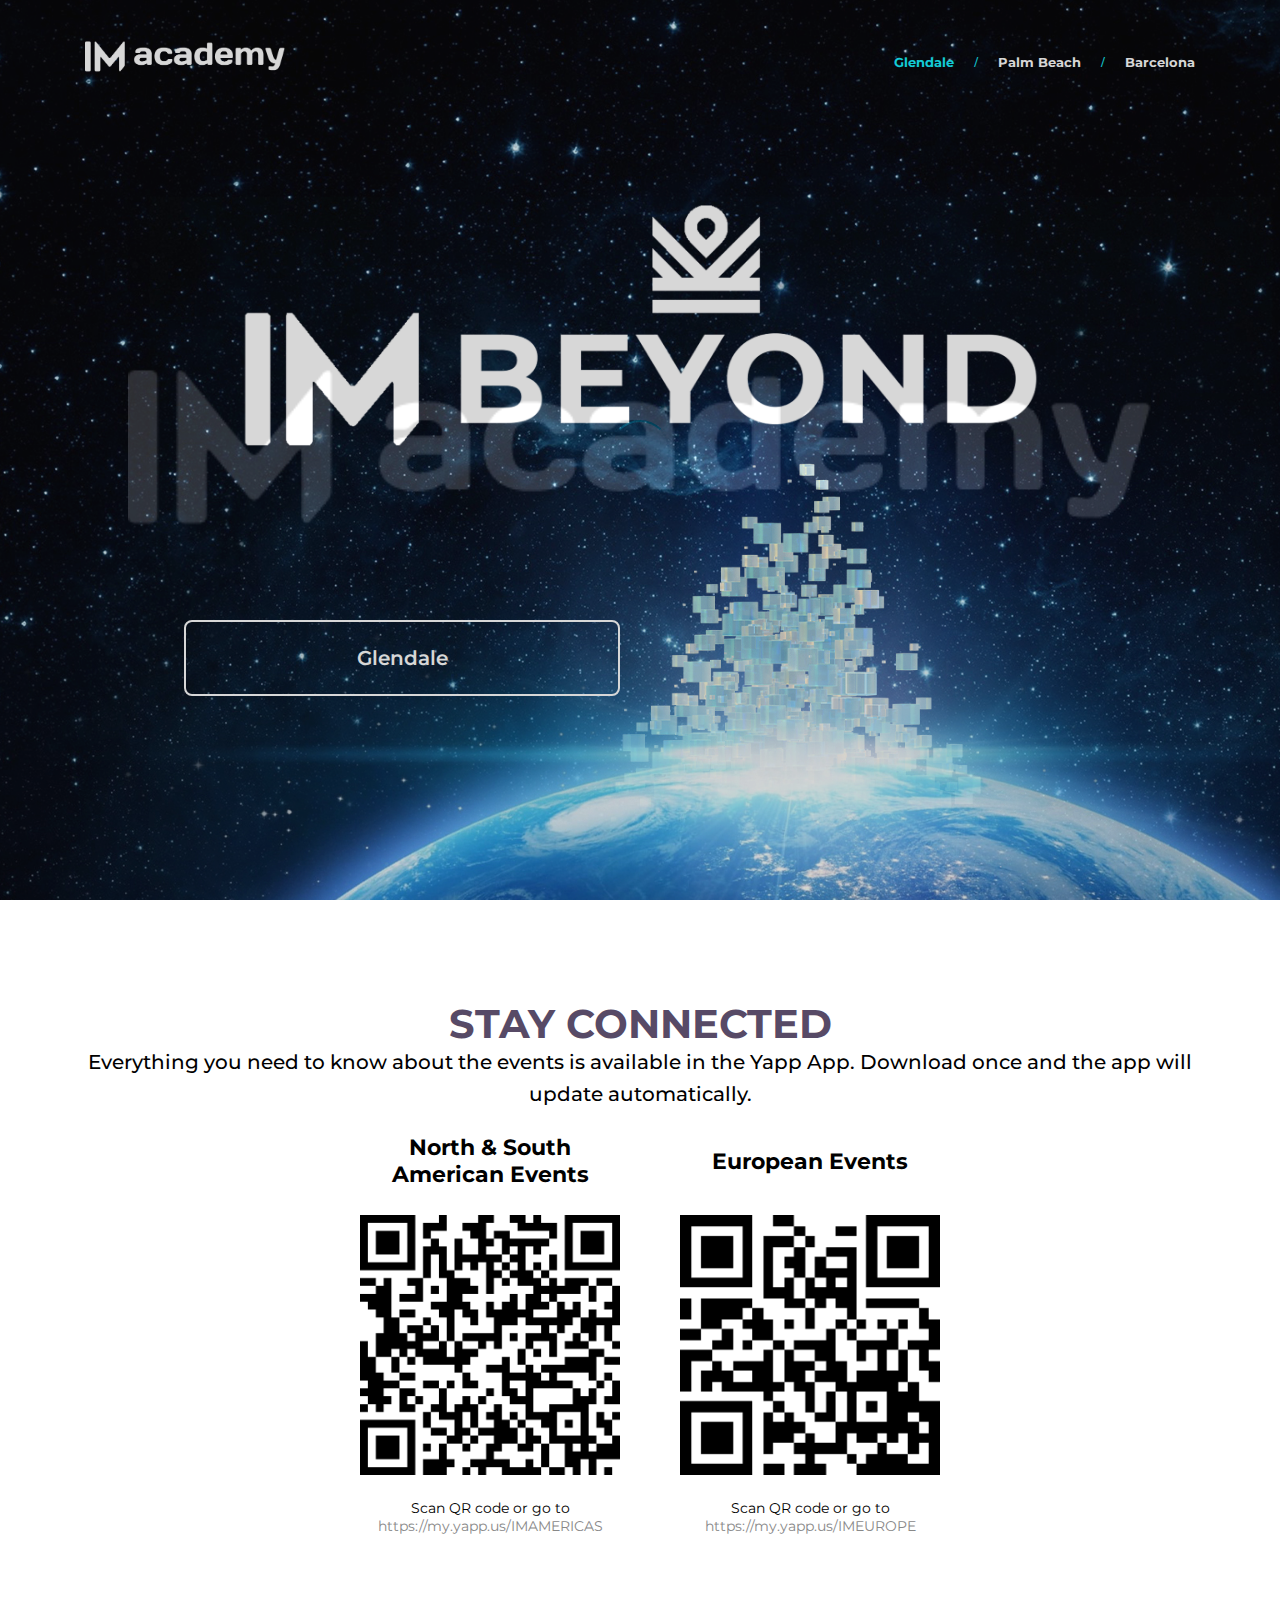
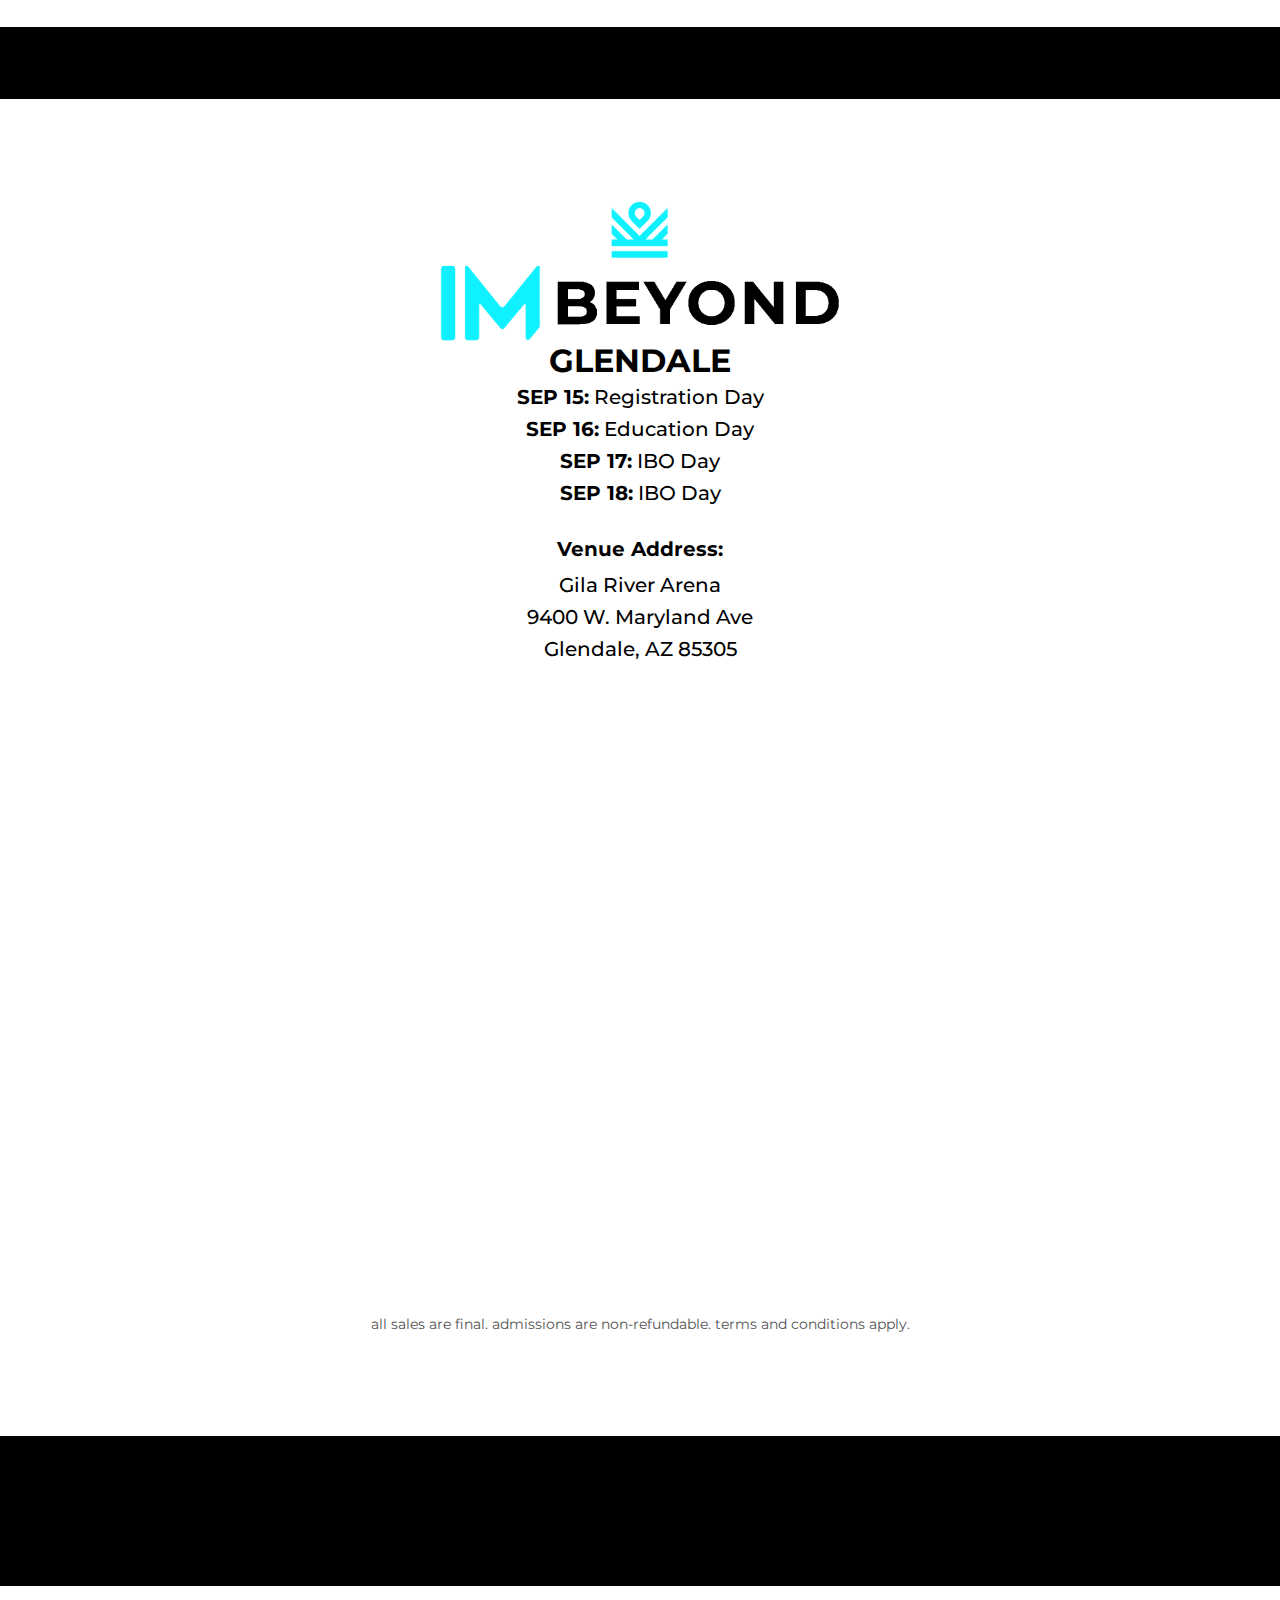
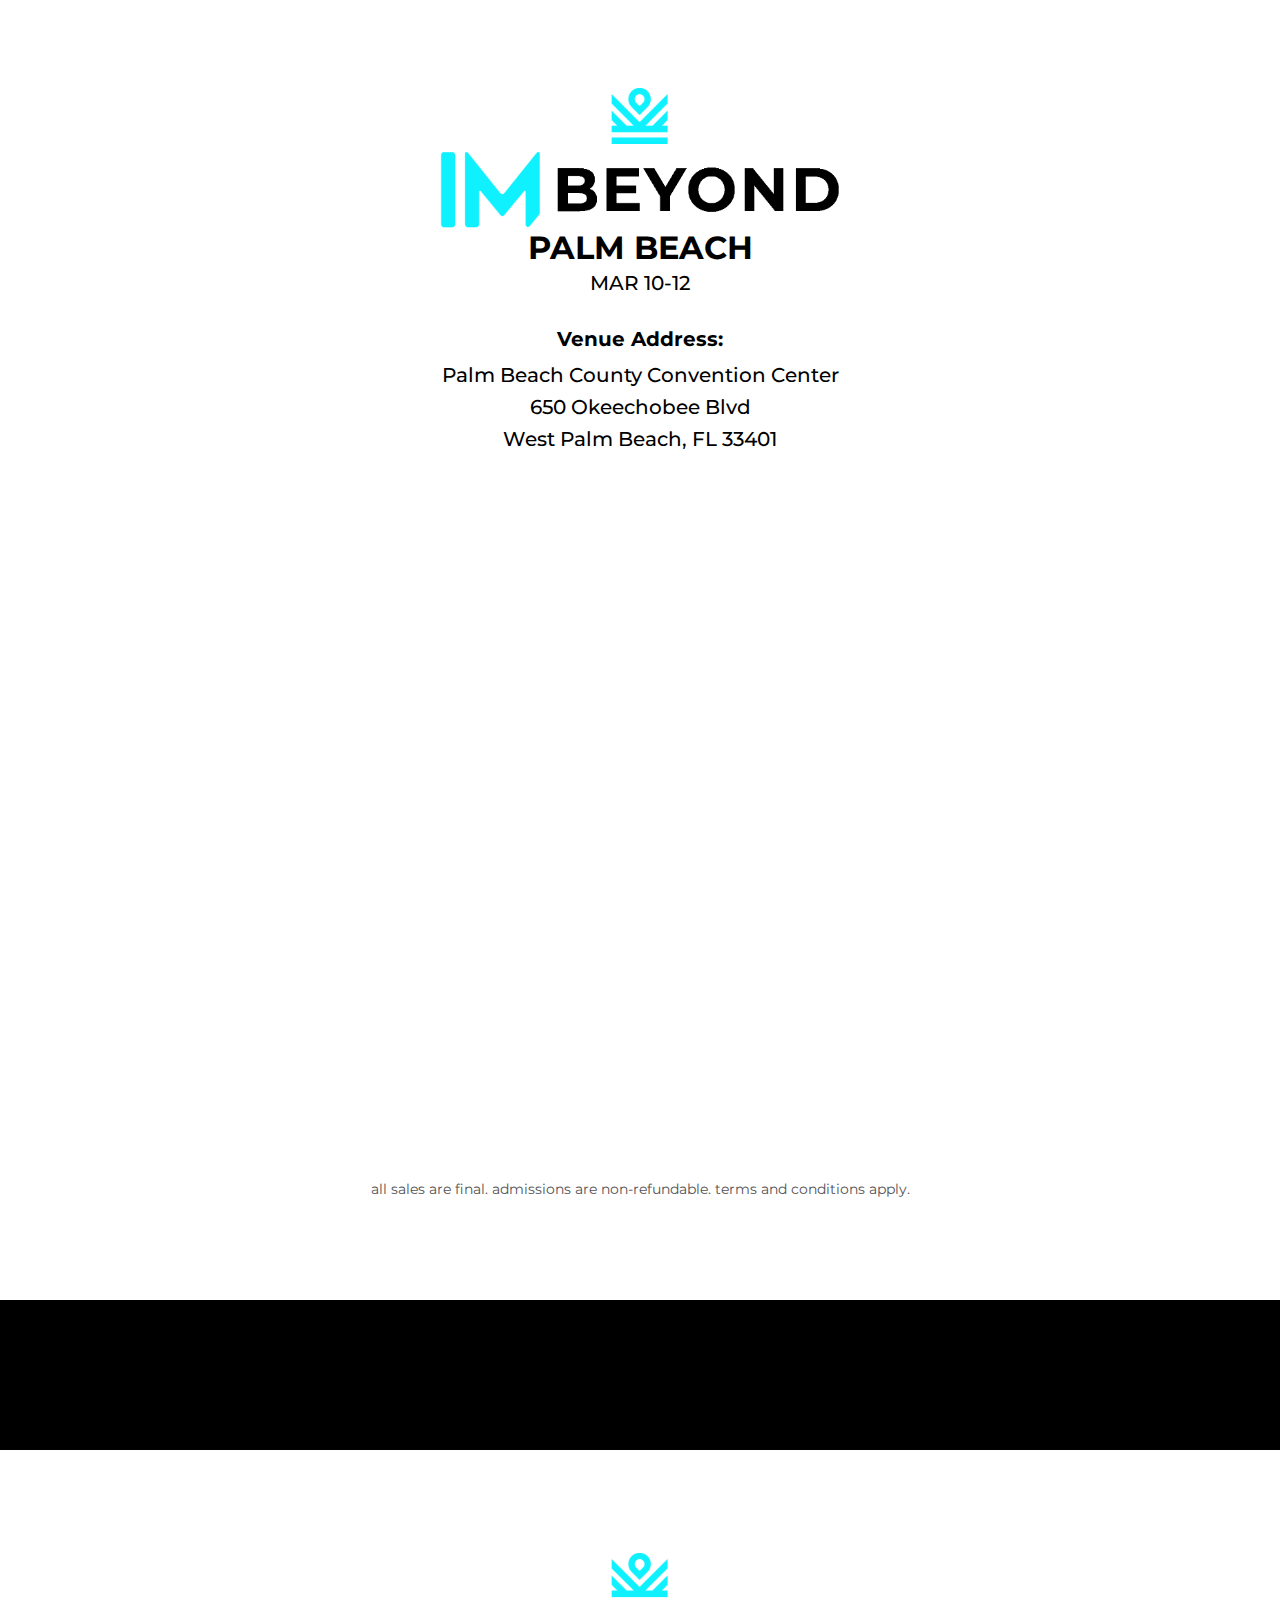
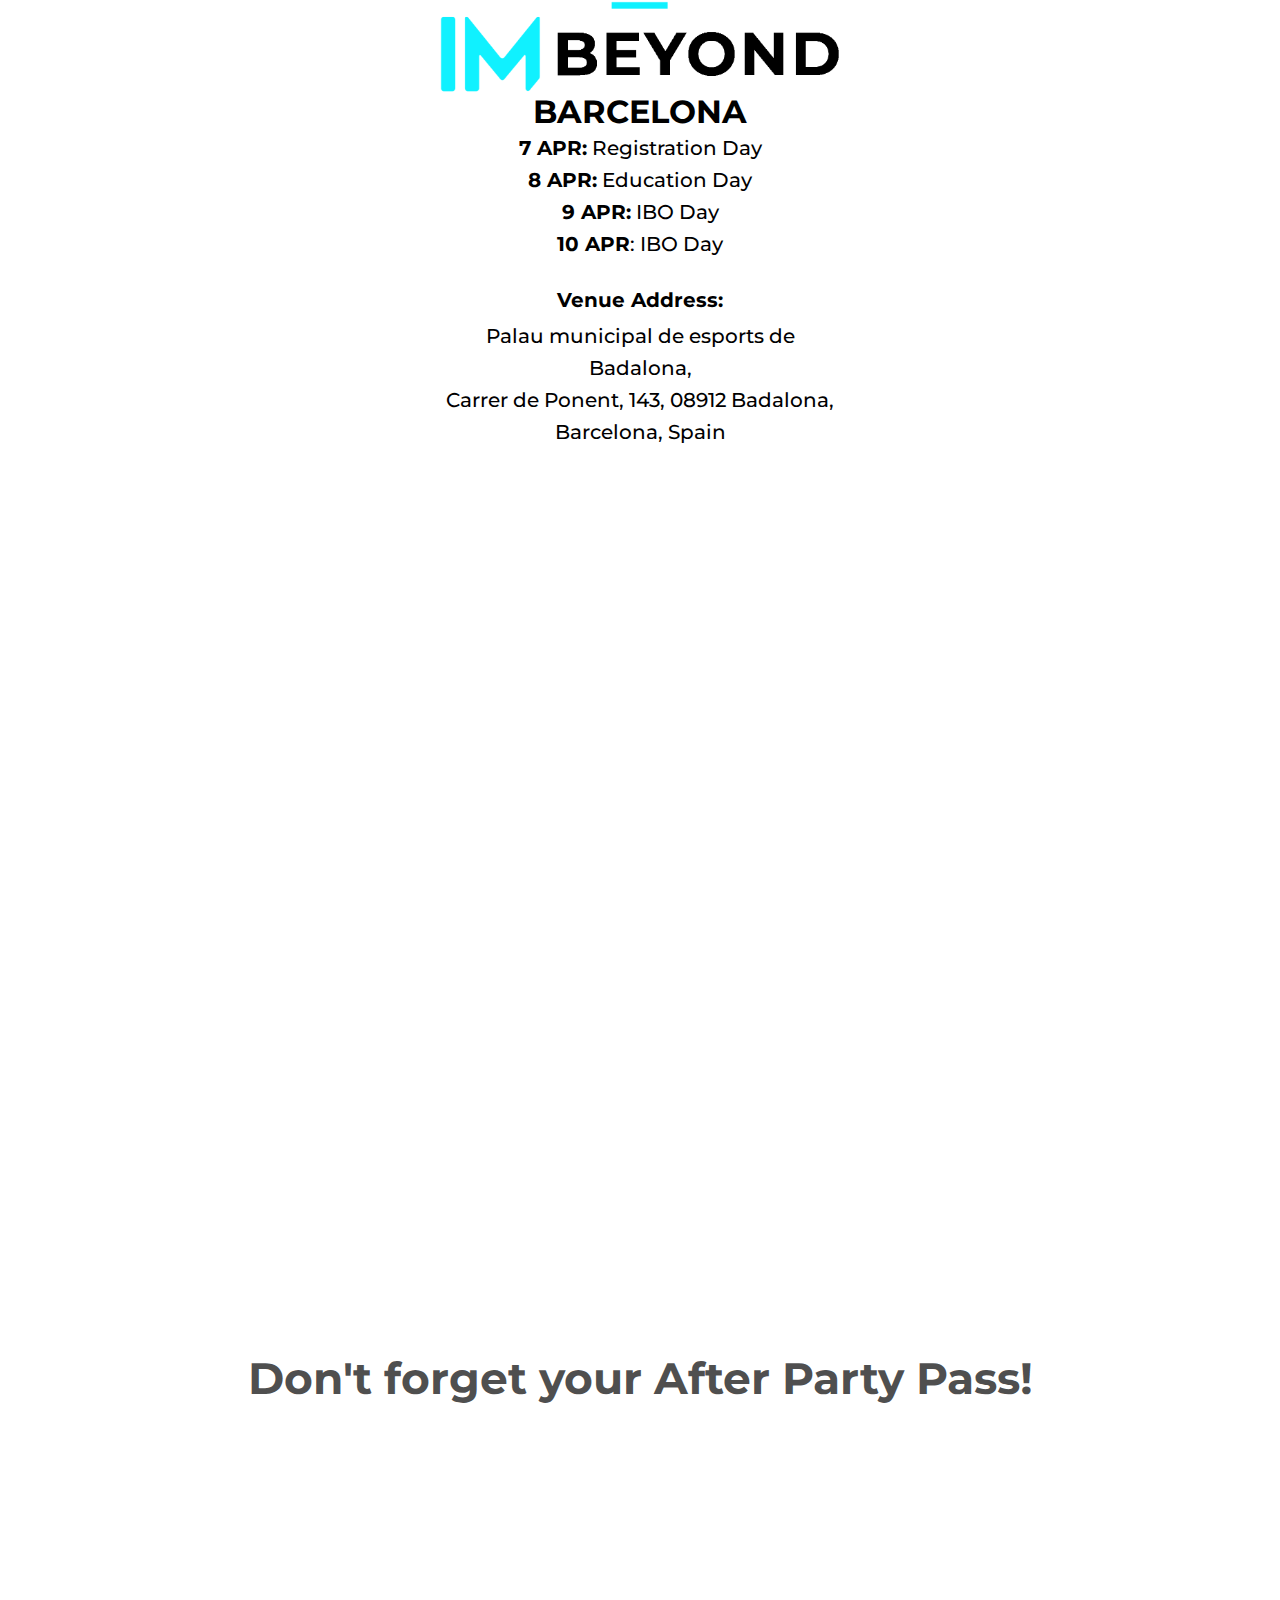
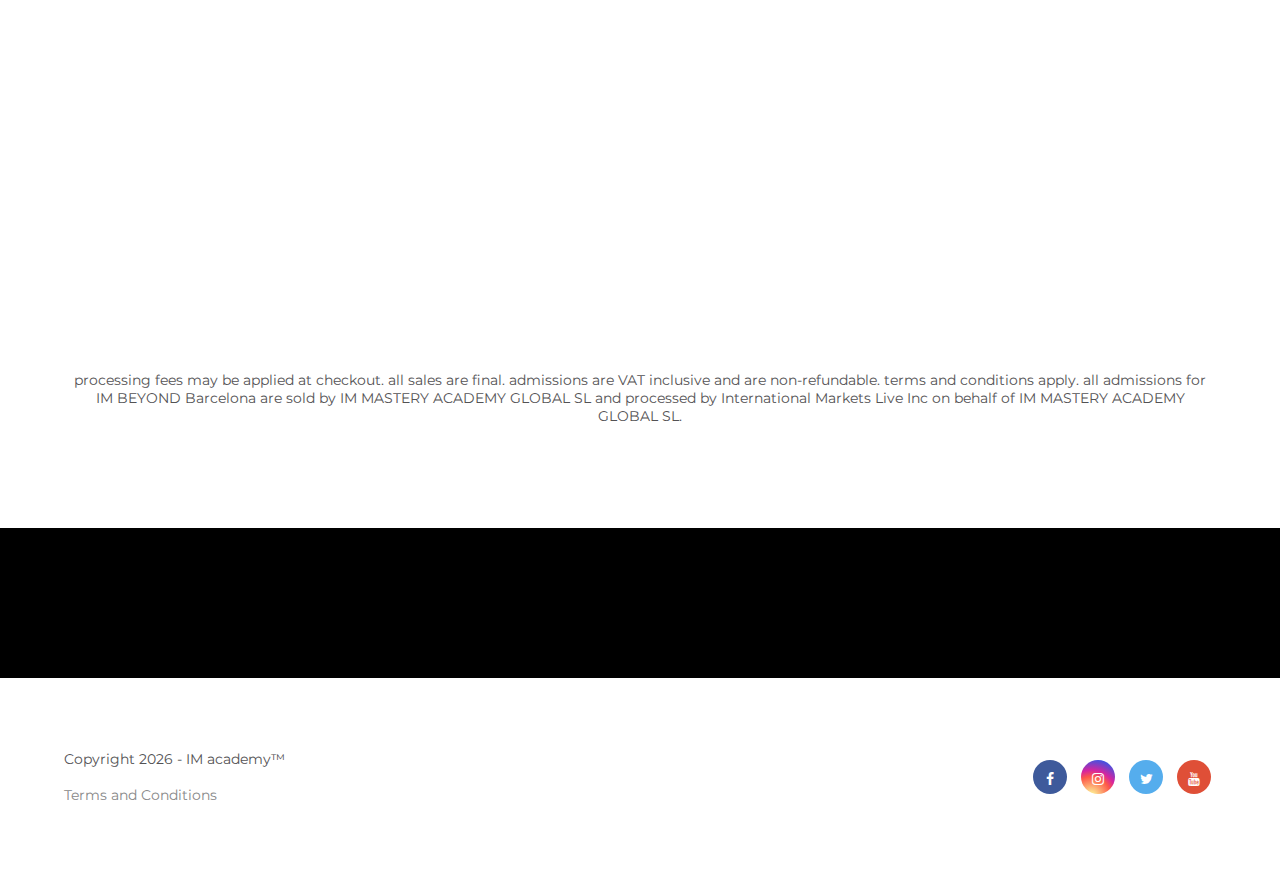
==== commit 55f2222e: "removed pricing from Barcelona tickets" ====
--- a/index.html
+++ b/index.html
@@ -1168,10 +1168,6 @@
                                             <h2>General Admission</h2>
                                             <!-- <h3>Early Bird Pricing</h3> -->
                                         </div>
-                                        <div class="price">
-                                            <p class="dollar-sign">€</p>
-                                            <p class="dollar-value">199</p>
-                                        </div>
                                         <!-- <div class="strikethrough-price-container">
                                             <div class="strikethrough-price">
                                                 <p class="dollar-sign">€</p>
@@ -1197,17 +1193,6 @@
                                             <h2>General Admission</h2>
                                             <span class="plus">+</span>
                                         </div>
-                                        <div class="price">
-                                            <p class="dollar-sign">€</p>
-                                            <p class="dollar-value">268</p>
-                                        </div>
-                                        <!-- <div class="strikethrough-price-container">
-                                            <div class="strikethrough-price">
-                                                <p class="dollar-sign">€</p>
-                                                <p class="dollar-value">199</p>
-                                            </div>
-                                        </div>
-                                        <p>* Limited Availability</p> -->
                                     </div>
                                     <div>
                                         <p style="text-align: center; margin: 0px;"">General Admission</p>
@@ -1228,10 +1213,6 @@
                                         <div class="label-box">
                                             <h2>VIP</h2>
                                             <!-- <h3>Early Bird Pricing</h3> -->
-                                        </div>
-                                        <div class="price">
-                                            <p class="dollar-sign">€</p>
-                                            <p class="dollar-value text-striked">319</p>
                                         </div>
                                     </div>
                                     <div>
@@ -1258,10 +1239,6 @@
                                             </div>
                                             <!-- <h3>Early Bird Pricing</h3> -->
                                         </div>
-                                        <div class="price">
-                                            <p class="dollar-sign">€</p>
-                                            <p class="dollar-value text-striked">399</p>
-                                        </div>
                                     </div>
                                     <div>
                                         <p style="text-align: center; margin: 0px;"">VIP Benefits</p>
@@ -1288,10 +1265,6 @@
                                             </div>
                                             <!-- <h3>Early Bird Pricing</h3> -->
                                         </div>
-                                        <div class="price">
-                                            <p class="dollar-sign">€</p>
-                                            <p class="dollar-value">149</p>
-                                        </div>
                                     </div>
                                     <div>
                                         <p style="margin-bottom: 8px;">Don't miss IM Beyond Barcelona. Buy your livestream access ticket today!</p>
@@ -1319,10 +1292,6 @@
                                     <div class="top">
                                         <div class="label-box">
                                             <h2>After Party Pass</h2>
-                                        </div>
-                                        <div class="price">
-                                            <p class="dollar-sign">€</p>
-                                            <p class="dollar-value">99</p>
                                         </div>
                                         <span style="margin-top:12px;">LIMITED AVAILABILITY</span>
                                     </div>
